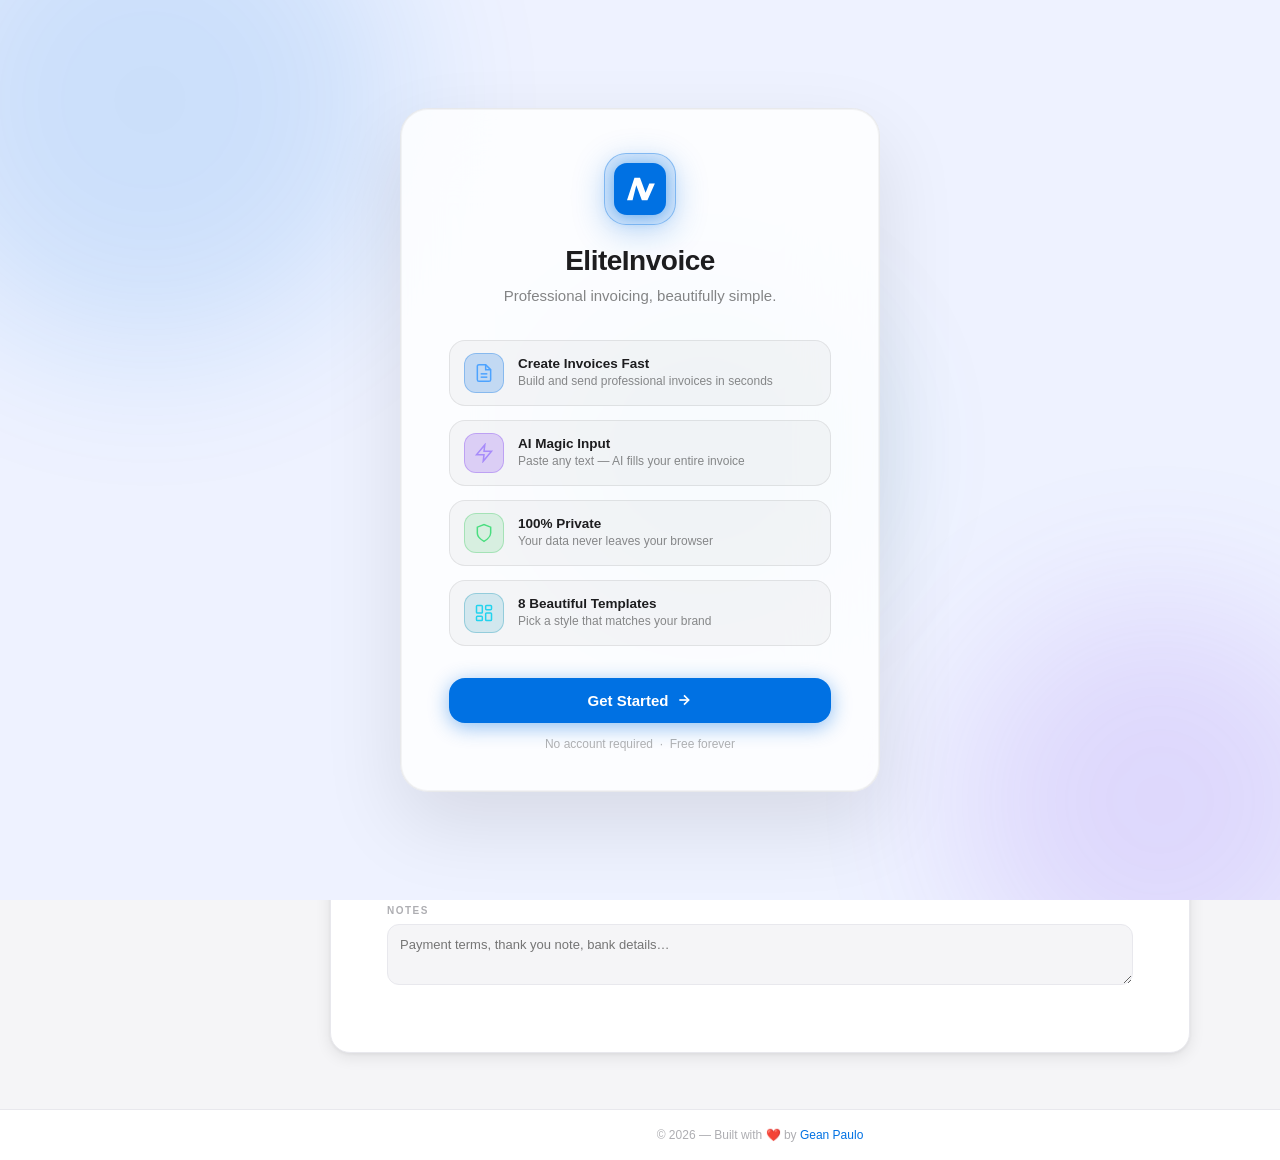
==== index.html @ b2bbbc17 "Update index.html" ====
<!DOCTYPE html>
<html lang="en">

<head>
  <meta charset="UTF-8" />
  <meta name="viewport" content="width=device-width, initial-scale=1.0" />

  <!-- Primary SEO -->
  <title>EliteInvoice — Professional Invoicing, Beautifully Simple</title>
  <meta name="description" content="EliteInvoice is a free, privacy-first invoicing app that runs entirely in your browser. Create, customize, and print professional invoices instantly — no sign-up required." />
  <meta name="keywords" content="invoice generator, free invoicing, online invoice maker, PDF invoice, small business invoicing, freelance invoice" />
  <meta name="author" content="Gean Paulo" />
  <meta name="robots" content="index, follow" />
  <link rel="canonical" href="https://invoice.geanpaulo.com/" />

  <!-- Open Graph -->
  <meta property="og:type" content="website" />
  <meta property="og:url" content="https://invoice.geanpaulo.com/" />
  <meta property="og:title" content="EliteInvoice — Professional Invoicing, Beautifully Simple" />
  <meta property="og:description" content="Create and print professional invoices instantly. Free, private, and runs entirely in your browser — no account needed." />
  <meta property="og:image" content="https://invoice.geanpaulo.com/images/card.png" />

  <!-- Twitter Card -->
  <meta name="twitter:card" content="summary_large_image" />
  <meta name="twitter:url" content="https://invoice.geanpaulo.com/" />
  <meta name="twitter:title" content="EliteInvoice — Professional Invoicing, Beautifully Simple" />
  <meta name="twitter:description" content="Create and print professional invoices instantly. Free, private, and runs entirely in your browser — no account needed." />
  <meta name="twitter:image" content="https://invoice.geanpaulo.com/images/card.png" />

  <!-- Favicon -->
  <link rel="icon" type="image/svg+xml" href="[data-uri]" />
  <link rel="shortcut icon" href="[data-uri]" />
  <meta name="theme-color" content="#0071e3" />

  <link rel="stylesheet" href="style.css" />
  <!-- No third-party AI SDK required — calls go via your Cloudflare Worker -->
</head>

<body>

  <!-- ═══════════════════════ SPLASH SCREEN ═══════════════════════ -->
  <div id="splashScreen" class="splash-screen" style="display:none">
    <div class="splash-bg">
      <div class="splash-orb splash-orb-1"></div>
      <div class="splash-orb splash-orb-2"></div>
      <div class="splash-orb splash-orb-3"></div>
    </div>
    <div class="splash-card">
      <div class="splash-logo-wrap">
        <svg width="52" height="52" viewBox="0 0 28 28" fill="none">
          <rect width="28" height="28" rx="7" fill="#0071e3" />
          <path d="M7 20L11 8H14L17 16L19 11H22L18 20H15L12 12L10 20H7Z" fill="white" />
        </svg>
      </div>
      <h1 class="splash-title">EliteInvoice</h1>
      <p class="splash-tagline">Professional invoicing, beautifully simple.</p>

      <div class="splash-features">
        <div class="splash-feature">
          <div class="splash-feature-icon">
            <svg viewBox="0 0 24 24" fill="none" stroke="currentColor" stroke-width="1.8" width="20" height="20">
              <path d="M14 2H6a2 2 0 0 0-2 2v16a2 2 0 0 0 2 2h12a2 2 0 0 0 2-2V8z" />
              <polyline points="14 2 14 8 20 8" />
              <line x1="8" y1="13" x2="16" y2="13" />
              <line x1="8" y1="17" x2="16" y2="17" />
            </svg>
          </div>
          <div>
            <div class="splash-feature-title">Create Invoices Fast</div>
            <div class="splash-feature-desc">Build and send professional invoices in seconds</div>
          </div>
        </div>
        <div class="splash-feature">
          <div class="splash-feature-icon ai">
            <svg viewBox="0 0 24 24" fill="none" stroke="currentColor" stroke-width="1.8" width="20" height="20">
              <polygon points="13 2 3 14 12 14 11 22 21 10 12 10 13 2" />
            </svg>
          </div>
          <div>
            <div class="splash-feature-title">AI Magic Input</div>
            <div class="splash-feature-desc">Paste any text — AI fills your entire invoice</div>
          </div>
        </div>
        <div class="splash-feature">
          <div class="splash-feature-icon privacy">
            <svg viewBox="0 0 24 24" fill="none" stroke="currentColor" stroke-width="1.8" width="20" height="20">
              <path d="M12 22s8-4 8-10V5l-8-3-8 3v7c0 6 8 10 8 10z" />
            </svg>
          </div>
          <div>
            <div class="splash-feature-title">100% Private</div>
            <div class="splash-feature-desc">Your data never leaves your browser</div>
          </div>
        </div>
        <div class="splash-feature">
          <div class="splash-feature-icon templates">
            <svg viewBox="0 0 24 24" fill="none" stroke="currentColor" stroke-width="1.8" width="20" height="20">
              <rect x="3" y="3" width="7" height="9" rx="1" />
              <rect x="14" y="3" width="7" height="5" rx="1" />
              <rect x="14" y="12" width="7" height="9" rx="1" />
              <rect x="3" y="16" width="7" height="5" rx="1" />
            </svg>
          </div>
          <div>
            <div class="splash-feature-title">8 Beautiful Templates</div>
            <div class="splash-feature-desc">Pick a style that matches your brand</div>
          </div>
        </div>
      </div>

      <button class="splash-cta" id="splashCta" onclick="EliteSplash.dismiss()">
        <span>Get Started</span>
        <svg viewBox="0 0 24 24" fill="none" stroke="currentColor" stroke-width="2.5" width="16" height="16">
          <line x1="5" y1="12" x2="19" y2="12" />
          <polyline points="12 5 19 12 12 19" />
        </svg>
      </button>
      <p class="splash-note">No account required &nbsp;·&nbsp; Free forever</p>
    </div>
  </div>


  <div class="sidebar-overlay" id="sidebarOverlay" onclick="App.closeSidebar()"></div>


  <!-- Mobile top blur strip -->
  <div class="mobile-top-blur" id="mobileTopBlur"></div>

  <!-- Mobile floating brand -->
  <div class="mobile-brand-pill" id="mobileBrandPill">
    <svg width="20" height="20" viewBox="0 0 28 28" fill="none">
      <rect width="28" height="28" rx="7" fill="#0071e3"/>
      <path d="M7 20L11 8H14L17 16L19 11H22L18 20H15L12 12L10 20H7Z" fill="white"/>
    </svg>
    <span>EliteInvoice</span>
  </div>

  <button class="hamburger" id="hamburgerBtn" onclick="App.toggleSidebar()" aria-label="Open menu">
    <span></span><span></span><span></span>
  </button>

  <!-- ═══════════════════════ SIDEBAR ═══════════════════════ -->
  <aside class="sidebar" id="sidebar">
    <div class="sidebar-brand" onclick="App.navigate('invoice')" style="cursor:pointer">
      <svg width="28" height="28" viewBox="0 0 28 28" fill="none">
        <rect width="28" height="28" rx="7" fill="#0071e3" />
        <path d="M7 20L11 8H14L17 16L19 11H22L18 20H15L12 12L10 20H7Z" fill="white" />
      </svg>
      <div class="sidebar-brand-text">
        <span>EliteInvoice</span>
        <span class="sidebar-tagline">Professional invoicing, beautifully simple.</span>
      </div>
    </div>
    <nav class="sidebar-nav">
      <button class="nav-item active" data-view="invoice" onclick="App.navigate('invoice')">
        <svg viewBox="0 0 24 24" fill="none" stroke="currentColor" stroke-width="1.8">
          <path d="M14 2H6a2 2 0 0 0-2 2v16a2 2 0 0 0 2 2h12a2 2 0 0 0 2-2V8z" />
          <polyline points="14 2 14 8 20 8" />
          <line x1="8" y1="13" x2="16" y2="13" />
          <line x1="8" y1="17" x2="16" y2="17" />
        </svg>
        New Invoice
      </button>
      <button class="nav-item" data-view="history" onclick="App.navigate('history')">
        <svg viewBox="0 0 24 24" fill="none" stroke="currentColor" stroke-width="1.8">
          <polyline points="12 8 12 12 14 14" />
          <path d="M3.05 11a9 9 0 1 1 .5 4m-.5 5v-5h5" />
        </svg>
        Saved Invoices
      </button>
      <button class="nav-item" data-view="templates" onclick="App.navigate('templates')">
        <svg viewBox="0 0 24 24" fill="none" stroke="currentColor" stroke-width="1.8">
          <rect x="3" y="3" width="7" height="9" rx="1" />
          <rect x="14" y="3" width="7" height="5" rx="1" />
          <rect x="14" y="12" width="7" height="9" rx="1" />
          <rect x="3" y="16" width="7" height="5" rx="1" />
        </svg>
        Templates
      </button>
      <button class="nav-item" data-view="settings" onclick="App.navigate('settings')">
        <svg viewBox="0 0 24 24" fill="none" stroke="currentColor" stroke-width="1.8">
          <circle cx="12" cy="12" r="3" />
          <path
            d="M19.4 15a1.65 1.65 0 0 0 .33 1.82l.06.06a2 2 0 0 1-2.83 2.83l-.06-.06a1.65 1.65 0 0 0-1.82-.33 1.65 1.65 0 0 0-1 1.51V21a2 2 0 0 1-4 0v-.09A1.65 1.65 0 0 0 9 19.4a1.65 1.65 0 0 0-1.82.33l-.06.06a2 2 0 0 1-2.83-2.83l.06-.06A1.65 1.65 0 0 0 4.68 15a1.65 1.65 0 0 0-1.51-1H3a2 2 0 0 1 0-4h.09A1.65 1.65 0 0 0 4.6 9a1.65 1.65 0 0 0-.33-1.82l-.06-.06a2 2 0 0 1 2.83-2.83l.06.06A1.65 1.65 0 0 0 9 4.68a1.65 1.65 0 0 0 1-1.51V3a2 2 0 0 1 4 0v.09a1.65 1.65 0 0 0 1 1.51 1.65 1.65 0 0 0 1.82-.33l.06-.06a2 2 0 0 1 2.83 2.83l-.06.06A1.65 1.65 0 0 0 19.4 9a1.65 1.65 0 0 0 1.51 1H21a2 2 0 0 1 0 4h-.09a1.65 1.65 0 0 0-1.51 1z" />
        </svg>
        Settings
      </button>
      <button class="nav-item" data-view="help" onclick="App.navigate('help')">
        <svg viewBox="0 0 24 24" fill="none" stroke="currentColor" stroke-width="1.8">
          <circle cx="12" cy="12" r="10" />
          <path d="M9.09 9a3 3 0 0 1 5.83 1c0 2-3 3-3 3" />
          <line x1="12" y1="17" x2="12.01" y2="17" stroke-linecap="round" stroke-width="2.5" />
        </svg>
        Help
      </button>
    </nav>
    <div class="sidebar-datetime" id="sidebarDatetime"></div>
    <div class="sidebar-footer">
      <div class="status-dot" id="statusDot"></div>
      <span id="statusText">Initialising…</span>
      <button class="sidebar-shortcuts-btn no-print" onclick="App.openShortcuts()" title="Keyboard shortcuts">
        <svg viewBox="0 0 24 24" fill="none" stroke="currentColor" stroke-width="1.8" width="13" height="13">
          <rect x="2" y="4" width="20" height="16" rx="2"/>
          <path d="M6 8h.01M10 8h.01M14 8h.01M18 8h.01M8 12h.01M12 12h.01M16 12h.01M7 16h10"/>
        </svg>
        <span>Shortcuts</span>
      </button>
    </div>
  </aside>

  <div class="page-wrapper">
    <main class="main-content">

      <!-- ─── MOBILE TOP HEADER ROW ─── -->
      <div class="mobile-top-row no-print">
        <div class="mobile-brand-pill-header" id="mobileHeader" onclick="App.navigate('invoice')" style="cursor:pointer">
          <svg width="24" height="24" viewBox="0 0 28 28" fill="none">
            <rect width="28" height="28" rx="7" fill="#0071e3"/>
            <path d="M7 20L11 8H14L17 16L19 11H22L18 20H15L12 12L10 20H7Z" fill="white"/>
          </svg>
          <span>EliteInvoice</span>
        </div>
        <button class="mobile-theme-circle" onclick="App.toggleTheme()" aria-label="Toggle theme">
          <span class="theme-icon-light">
            <svg viewBox="0 0 24 24" fill="none" stroke="currentColor" stroke-width="1.8" width="18" height="18">
              <circle cx="12" cy="12" r="5" />
              <line x1="12" y1="1" x2="12" y2="3" /><line x1="12" y1="21" x2="12" y2="23" />
              <line x1="4.22" y1="4.22" x2="5.64" y2="5.64" /><line x1="18.36" y1="18.36" x2="19.78" y2="19.78" />
              <line x1="1" y1="12" x2="3" y2="12" /><line x1="21" y1="12" x2="23" y2="12" />
              <line x1="4.22" y1="19.78" x2="5.64" y2="18.36" /><line x1="18.36" y1="5.64" x2="19.78" y2="4.22" />
            </svg>
          </span>
          <span class="theme-icon-dark">
            <svg viewBox="0 0 24 24" fill="none" stroke="currentColor" stroke-width="1.8" width="18" height="18">
              <path d="M21 12.79A9 9 0 1 1 11.21 3 7 7 0 0 0 21 12.79z" />
            </svg>
          </span>
        </button>
      </div>

      <!-- ─── VIEW: NEW INVOICE ─── -->
      <section class="view active" id="view-invoice">
        <header class="view-header">
          <div class="view-title-group">
            <div class="view-icon">
              <svg viewBox="0 0 24 24" fill="none" stroke="currentColor" stroke-width="1.8" width="22" height="22">
                <path d="M14 2H6a2 2 0 0 0-2 2v16a2 2 0 0 0 2 2h12a2 2 0 0 0 2-2V8z" />
                <polyline points="14 2 14 8 20 8" />
                <line x1="8" y1="13" x2="16" y2="13" />
                <line x1="8" y1="17" x2="16" y2="17" />
              </svg>
            </div>
            <div>
              <h1>New Invoice</h1>
              <p class="subtitle">Compose or use AI Magic Input to auto-fill.</p>
            </div>
          </div>
          <div class="header-actions">

            <select id="currencySelect" onchange="App.setCurrency(this.value)" title="Invoice Currency">
              <option value="$">🇺🇸 $ USD</option>
              <option value="€">🇪🇺 € EUR</option>
              <option value="£">🇬🇧 £ GBP</option>
              <option value="₱">🇵🇭 ₱ PHP</option>
              <option value="¥">🇯🇵 ¥ JPY</option>
              <option value="A$">🇦🇺 A$ AUD</option>
              <option value="C$">🇨🇦 C$ CAD</option>
              <option value="S$">🇸🇬 S$ SGD</option>
              <option value="HK$">🇭🇰 HK$ HKD</option>
              <option value="NZ$">🇳🇿 NZ$ NZD</option>
              <option value="₩">🇰🇷 ₩ KRW</option>
              <option value="₹">🇮🇳 ₹ INR</option>
              <option value="R$">🇧🇷 R$ BRL</option>
              <option value="Fr">🇨🇭 Fr CHF</option>
              <option value="kr">🇸🇪 kr SEK</option>
              <option value="Mex$">🇲🇽 Mex$ MXN</option>
              <option value="د.إ">🇦🇪 د.إ AED</option>
              <option value="SAR">🇸🇦 SAR</option>
              <option value="zł">🇵🇱 zł PLN</option>
              <option value="Kč">🇨🇿 Kč CZK</option>
            </select>

            <button class="btn-secondary" onclick="App.newInvoice()">
              <svg viewBox="0 0 24 24" fill="none" stroke="currentColor" stroke-width="2" width="14" height="14">
                <line x1="12" y1="5" x2="12" y2="19" />
                <line x1="5" y1="12" x2="19" y2="12" />
              </svg>
              New
            </button>

            <button class="btn-secondary" onclick="App.clearInvoice()">Clear</button>

            <!-- Save Invoice — shown in new-invoice mode -->
            <button class="btn-primary" id="btnSaveInvoice" onclick="App.saveInvoice()">
              Save Invoice
            </button>

            <!-- Update Invoice — shown only in edit mode -->
            <button class="btn-update" id="btnUpdateInvoice" onclick="App.updateInvoice()" style="display:none">
              <svg viewBox="0 0 24 24" fill="none" stroke="currentColor" stroke-width="2" width="14" height="14">
                <path d="M19 21H5a2 2 0 0 1-2-2V5a2 2 0 0 1 2-2h11l5 5v11a2 2 0 0 1-2 2z" />
                <polyline points="17 21 17 13 7 13 7 21" />
                <polyline points="7 3 7 8 15 8" />
              </svg>
              Update Invoice
            </button>

            <!-- Done — shown only in edit mode -->
            <button class="btn-cancel-edit" id="btnCancelEdit" onclick="App.cancelEdit()" style="display:none">
              <svg viewBox="0 0 24 24" fill="none" stroke="currentColor" stroke-width="2.2" width="14" height="14">
                <polyline points="20 6 9 17 4 12"/>
              </svg>
              Done
            </button>

            <button class="btn-ghost" onclick="window.print()">
              <svg viewBox="0 0 24 24" fill="none" stroke="currentColor" stroke-width="1.8" width="16" height="16">
                <polyline points="6 9 6 2 18 2 18 9" />
                <path d="M6 18H4a2 2 0 0 1-2-2v-5a2 2 0 0 1 2-2h16a2 2 0 0 1 2 2v5a2 2 0 0 1-2 2h-2" />
                <rect x="6" y="14" width="12" height="8" />
              </svg>
              Print
            </button>

          </div>
        </header>

        <!-- AI Magic Input -->
        <div class="magic-card">
          <div class="magic-header">
            <div class="magic-badge">
              <svg viewBox="0 0 24 24" fill="none" stroke="currentColor" stroke-width="1.8" width="14" height="14">
                <polygon
                  points="12 2 15.09 8.26 22 9.27 17 14.14 18.18 21.02 12 17.77 5.82 21.02 7 14.14 2 9.27 8.91 8.26 12 2" />
              </svg>
              AI Magic Input
            </div>
            <span class="magic-hint">Powered by Cloudflare Workers AI</span>
          </div>
          <textarea id="magicInput"
            placeholder="Describe your invoice naturally…&#10;e.g. '3 hours of web design at $150 each, 1 domain renewal for $15, hosting plan £99'"
            rows="3"></textarea>
          <div class="magic-footer">
            <div id="magicStatus" class="magic-status"></div>
            <button class="btn-ai" onclick="App.runMagicParse()" id="magicBtn">
              <svg viewBox="0 0 24 24" fill="none" stroke="currentColor" stroke-width="2" width="15" height="15">
                <line x1="22" y1="2" x2="11" y2="13" />
                <polygon points="22 2 15 22 11 13 2 9 22 2" />
              </svg>
              Parse with AI
            </button>
          </div>
        </div>

        <!-- Invoice Document -->
        <div class="invoice-document" id="invoiceDocument">
          <div class="invoice-print-bar" aria-hidden="true"></div>
          <div class="invoice-top">
            <div class="invoice-brand">
              <img id="invoiceLogo" class="invoice-logo" src="" alt="" style="display:none" />
              <div>
                <div class="invoice-biz-name" id="invoiceBizName">Your Business Name</div>
                <div class="invoice-biz-address" id="invoiceBizAddress">123 Main Street, City, Country</div>
                <div class="invoice-biz-contact" id="invoiceBizContact"></div>
              </div>
            </div>
            <div class="invoice-meta">
              <div class="invoice-title-block">
                <span class="invoice-title-label">INVOICE</span>
                <input type="text" class="invoice-number-input" id="invoiceNumber" value="#INV-0001" spellcheck="false"
                  autocomplete="off" />
              </div>
              <div class="invoice-dates">
                <div class="date-row">
                  <span>Date</span>
                  <input type="date" id="invoiceDate" class="date-input" />
                </div>
                <div class="date-row">
                  <span>Due Date</span>
                  <input type="date" id="invoiceDue" class="date-input" />
                </div>
              </div>
            </div>
          </div>

          <div class="invoice-bill-to">
            <div class="bill-label">BILL TO</div>
            <div class="bill-fields">
              <input type="text" id="clientName" class="bill-input" placeholder="Client Name" />
              <input type="text" id="clientEmail" class="bill-input" placeholder="client@email.com" />
              <input type="text" id="clientAddress" class="bill-input bill-input-wide" placeholder="Client Address" />
            </div>
          </div>

          <div class="table-wrap">
            <table class="invoice-table" id="invoiceTable">
              <thead>
                <tr>
                  <th class="col-desc">Description</th>
                  <th class="col-qty">Qty</th>
                  <th class="col-price">Unit Price</th>
                  <th class="col-total">Total</th>
                  <th class="col-del no-print"></th>
                </tr>
              </thead>
              <tbody id="invoiceBody"></tbody>
            </table>
          </div>

          <div class="table-actions no-print">
            <button class="btn-add-row" onclick="App.addRow()">
              <svg viewBox="0 0 24 24" fill="none" stroke="currentColor" stroke-width="2" width="14" height="14">
                <line x1="12" y1="5" x2="12" y2="19" />
                <line x1="5" y1="12" x2="19" y2="12" />
              </svg>
              Add Line Item
            </button>
          </div>

          <div class="totals-block">
            <div class="totals-table">
              <div class="totals-row">
                <span>Subtotal</span>
                <span id="subtotalVal">—</span>
              </div>
              <div class="totals-row">
                <span>Tax (<input type="number" id="taxRateInput" value="10" min="0" max="100" step="0.5"
                    oninput="App.updateTotals()" class="tax-rate-input" />%)</span>
                <span id="taxVal">—</span>
              </div>
              <div class="totals-row totals-grand">
                <span>Total Due</span>
                <span id="totalVal">—</span>
              </div>
            </div>
          </div>

          <div class="invoice-notes">
            <div class="notes-label">Notes</div>
            <textarea id="invoiceNotes" class="notes-input" placeholder="Payment terms, thank you note, bank details…"
              rows="2"></textarea>
          </div>

          <!-- Edit mode banner — visible only inside .is-editing -->
          <div class="edit-mode-banner no-print">
            <svg viewBox="0 0 24 24" fill="none" stroke="currentColor" stroke-width="1.8" width="14" height="14">
              <path d="M11 4H4a2 2 0 0 0-2 2v14a2 2 0 0 0 2 2h14a2 2 0 0 0 2-2v-7" />
              <path d="M18.5 2.5a2.121 2.121 0 0 1 3 3L12 15l-4 1 1-4 9.5-9.5z" />
            </svg>
            Editing existing invoice — changes will overwrite the saved record.
          </div>
        </div>
      </section>

      <!-- ─── VIEW: SAVED INVOICES ─── -->
      <section class="view" id="view-history">
        <header class="view-header">
          <div class="view-title-group">
            <div class="view-icon">
              <svg viewBox="0 0 24 24" fill="none" stroke="currentColor" stroke-width="1.8" width="22" height="22">
                <path d="M14 2H6a2 2 0 0 0-2 2v16a2 2 0 0 0 2 2h12a2 2 0 0 0 2-2V8z" />
                <polyline points="14 2 14 8 20 8" />
                <line x1="8" y1="13" x2="16" y2="13" />
                <line x1="8" y1="17" x2="16" y2="17" />
                <line x1="3" y1="3" x2="6" y2="3" />
              </svg>
            </div>
            <div>
              <h1>Saved Invoices</h1>
              <p class="subtitle">All your past invoices, stored locally in your browser.</p>
            </div>
          </div>
          <div class="history-actions">
            <button class="btn-secondary" onclick="App.exportInvoices()" title="Download all invoices as a backup file">
              <svg viewBox="0 0 24 24" fill="none" stroke="currentColor" stroke-width="1.8" width="15" height="15">
                <path d="M21 15v4a2 2 0 0 1-2 2H5a2 2 0 0 1-2-2v-4" />
                <polyline points="7 10 12 15 17 10" />
                <line x1="12" y1="15" x2="12" y2="3" />
              </svg>
              Export
            </button>
            <label class="btn-secondary" title="Restore invoices from a backup file"
              style="cursor:pointer;display:inline-flex;align-items:center;gap:6px">
              <svg viewBox="0 0 24 24" fill="none" stroke="currentColor" stroke-width="1.8" width="15" height="15">
                <path d="M21 15v4a2 2 0 0 1-2 2H5a2 2 0 0 1-2-2v-4" />
                <polyline points="17 8 12 3 7 8" />
                <line x1="12" y1="3" x2="12" y2="15" />
              </svg>
              Import
              <input type="file" accept=".json" style="display:none" onchange="App.importInvoices(this)">
            </label>
            <button class="btn-secondary" onclick="App.loadHistory()">
              <svg viewBox="0 0 24 24" fill="none" stroke="currentColor" stroke-width="1.8" width="15" height="15">
                <polyline points="23 4 23 10 17 10" />
                <path d="M20.49 15a9 9 0 1 1-2.12-9.36L23 10" />
              </svg>
              Refresh
            </button>
          </div>
        </header>

        <!-- ── REVENUE DASHBOARD ── -->
        <div class="revenue-dashboard" id="revenueDashboard">
          <div class="revenue-dashboard-inner">
            <div class="revenue-main-stat">
              <div class="revenue-label">
                <svg viewBox="0 0 24 24" fill="none" stroke="currentColor" stroke-width="1.8" width="14" height="14">
                  <line x1="12" y1="1" x2="12" y2="23" />
                  <path d="M17 5H9.5a3.5 3.5 0 1 0 0 7h5a3.5 3.5 0 1 1 0 7H6" />
                </svg>
                Total Revenue
              </div>
              <div class="revenue-amount" id="revenueTotalAmount">—</div>
              <div class="revenue-base-label" id="revenueBaseCcyLabel">Converted to USD · live rates</div>
              <div class="revenue-multicurrency" id="revenueMultiCurrency"></div>
            </div>
            <div class="revenue-stats-row">
              <div class="revenue-stat-pill">
                <span class="revenue-stat-label">Invoices</span>
                <span class="revenue-stat-value" id="revenueInvoiceCount">0</span>
              </div>
              <div class="revenue-stat-pill">
                <span class="revenue-stat-label">Avg. Value</span>
                <span class="revenue-stat-value" id="revenueAvgValue">—</span>
              </div>
              <div class="revenue-stat-pill overdue-pill">
                <span class="revenue-stat-label">Overdue</span>
                <span class="revenue-stat-value" id="revenueOverdueCount">0</span>
              </div>
            </div>
          </div>
        </div>


        <!-- ── SEARCH & FILTER ── -->
        <div class="history-search-bar" id="historySearchBar">
          <div class="history-search-input-wrap">
            <svg viewBox="0 0 24 24" fill="none" stroke="currentColor" stroke-width="2" width="15" height="15" class="history-search-icon">
              <circle cx="11" cy="11" r="8"/><line x1="21" y1="21" x2="16.65" y2="16.65"/>
            </svg>
            <input type="text" id="historySearchInput" class="history-search-input" placeholder="Search by client or invoice number…" oninput="App.filterHistory()">
            <button class="history-search-clear" id="historySearchClear" onclick="App.clearHistorySearch()" style="display:none" title="Clear">
              <svg viewBox="0 0 24 24" fill="none" stroke="currentColor" stroke-width="2.5" width="13" height="13"><line x1="18" y1="6" x2="6" y2="18"/><line x1="6" y1="6" x2="18" y2="18"/></svg>
            </button>
          </div>
          <div class="history-filter-pills">
            <button class="history-pill active" data-filter="all"    onclick="App.setHistoryFilter('all')">All</button>
            <button class="history-pill"         data-filter="overdue" onclick="App.setHistoryFilter('overdue')">Overdue</button>
            <button class="history-pill"         data-filter="recent"  onclick="App.setHistoryFilter('recent')">Recent 30d</button>
          </div>
        </div>

        <div id="historyList" class="history-list">
          <div class="empty-state">
            <svg viewBox="0 0 24 24" fill="none" stroke="currentColor" stroke-width="1.5" width="40" height="40">
              <path d="M14 2H6a2 2 0 0 0-2 2v16a2 2 0 0 0 2 2h12a2 2 0 0 0 2-2V8z" />
              <polyline points="14 2 14 8 20 8" />
            </svg>
            <p>No saved invoices yet.</p>
          </div>
        </div>
      </section>

      <!-- ─── VIEW: SETTINGS ─── -->
      <section class="view" id="view-settings">
        <header class="view-header">
          <div class="view-title-group">
            <div class="view-icon">
              <svg viewBox="0 0 24 24" fill="none" stroke="currentColor" stroke-width="1.8" width="22" height="22">
                <circle cx="12" cy="12" r="3" />
                <path
                  d="M19.4 15a1.65 1.65 0 0 0 .33 1.82l.06.06a2 2 0 0 1-2.83 2.83l-.06-.06a1.65 1.65 0 0 0-1.82-.33 1.65 1.65 0 0 0-1 1.51V21a2 2 0 0 1-4 0v-.09A1.65 1.65 0 0 0 9 19.4a1.65 1.65 0 0 0-1.82.33l-.06.06a2 2 0 0 1-2.83-2.83l.06-.06A1.65 1.65 0 0 0 4.68 15a1.65 1.65 0 0 0-1.51-1H3a2 2 0 0 1 0-4h.09A1.65 1.65 0 0 0 4.6 9a1.65 1.65 0 0 0-.33-1.82l-.06-.06a2 2 0 0 1 2.83-2.83l.06.06A1.65 1.65 0 0 0 9 4.68a1.65 1.65 0 0 0 1-1.51V3a2 2 0 0 1 4 0v.09a1.65 1.65 0 0 0 1 1.51 1.65 1.65 0 0 0 1.82-.33l.06-.06a2 2 0 0 1 2.83 2.83l-.06.06A1.65 1.65 0 0 0 19.4 9a1.65 1.65 0 0 0 1.51 1H21a2 2 0 0 1 0 4h-.09a1.65 1.65 0 0 0-1.51 1z" />
              </svg>
            </div>
            <div>
              <h1>Settings</h1>
              <p class="subtitle">Customize your business profile and branding.</p>
            </div>
          </div>
          <button class="btn-secondary" onclick="App.toggleTheme()" id="themeToggleBtn">
            <span class="theme-icon-light">
              <svg viewBox="0 0 24 24" fill="none" stroke="currentColor" stroke-width="1.8" width="15" height="15">
                <circle cx="12" cy="12" r="5" />
                <line x1="12" y1="1" x2="12" y2="3" />
                <line x1="12" y1="21" x2="12" y2="23" />
                <line x1="4.22" y1="4.22" x2="5.64" y2="5.64" />
                <line x1="18.36" y1="18.36" x2="19.78" y2="19.78" />
                <line x1="1" y1="12" x2="3" y2="12" />
                <line x1="21" y1="12" x2="23" y2="12" />
                <line x1="4.22" y1="19.78" x2="5.64" y2="18.36" />
                <line x1="18.36" y1="5.64" x2="19.78" y2="4.22" />
              </svg>
              Light Mode
            </span>
            <span class="theme-icon-dark">
              <svg viewBox="0 0 24 24" fill="none" stroke="currentColor" stroke-width="1.8" width="15" height="15">
                <path d="M21 12.79A9 9 0 1 1 11.21 3 7 7 0 0 0 21 12.79z" />
              </svg>
              Dark Mode
            </span>
          </button>
        </header>

        <div class="settings-card">
          <h2 class="settings-section-title">Business Profile</h2>

          <div class="field-group">
            <label class="field-label">Business Name</label>
            <input type="text" id="settingBizName" class="field-input" placeholder="Acme Design Studio" />
          </div>
          <div class="field-group">
            <label class="field-label">Business Address</label>
            <textarea id="settingBizAddress" class="field-input field-textarea"
              placeholder="123 Main St, Makati City, Philippines" rows="2"></textarea>
          </div>

          <div class="settings-divider"><span>Optional Contact Info</span></div>

          <div class="field-row-two">
            <div class="field-group">
              <label class="field-label">Phone <span class="field-optional">optional</span></label>
              <input type="tel" id="settingPhone" class="field-input" placeholder="+63 912 345 6789" />
            </div>
            <div class="field-group">
              <label class="field-label">Email <span class="field-optional">optional</span></label>
              <input type="email" id="settingEmail" class="field-input" placeholder="hello@yourbusiness.com" />
            </div>
          </div>

          <div class="settings-divider"><span>Social Links</span></div>

          <div class="field-row-two">
            <div class="field-group">
              <label class="field-label">
                <svg viewBox="0 0 24 24" fill="currentColor" width="12" height="12"
                  style="vertical-align:-1px;margin-right:3px">
                  <path
                    d="M20.447 20.452h-3.554v-5.569c0-1.328-.027-3.037-1.852-3.037-1.853 0-2.136 1.445-2.136 2.939v5.667H9.351V9h3.414v1.561h.046c.477-.9 1.637-1.85 3.37-1.85 3.601 0 4.267 2.37 4.267 5.455v6.286zM5.337 7.433a2.062 2.062 0 0 1-2.063-2.065 2.064 2.064 0 1 1 2.063 2.065zm1.782 13.019H3.555V9h3.564v11.452zM22.225 0H1.771C.792 0 0 .774 0 1.729v20.542C0 23.227.792 24 1.771 24h20.451C23.2 24 24 23.227 24 22.271V1.729C24 .774 23.2 0 22.222 0h.003z" />
                </svg>
                LinkedIn <span class="field-optional">optional</span>
              </label>
              <input type="url" id="settingLinkedin" class="field-input"
                placeholder="https://linkedin.com/in/yourname" />
            </div>
            <div class="field-group">
              <label class="field-label">
                <svg viewBox="0 0 24 24" fill="currentColor" width="12" height="12"
                  style="vertical-align:-1px;margin-right:3px">
                  <path
                    d="M12 2.163c3.204 0 3.584.012 4.85.07 3.252.148 4.771 1.691 4.919 4.919.058 1.265.069 1.645.069 4.849 0 3.205-.012 3.584-.069 4.849-.149 3.225-1.664 4.771-4.919 4.919-1.266.058-1.644.07-4.85.07-3.204 0-3.584-.012-4.849-.07-3.26-.149-4.771-1.699-4.919-4.92-.058-1.265-.07-1.644-.07-4.849 0-3.204.013-3.583.07-4.849.149-3.227 1.664-4.771 4.919-4.919 1.266-.057 1.645-.069 4.849-.069zM12 0C8.741 0 8.333.014 7.053.072 2.695.272.273 2.69.073 7.052.014 8.333 0 8.741 0 12c0 3.259.014 3.668.072 4.948.2 4.358 2.618 6.78 6.98 6.98C8.333 23.986 8.741 24 12 24c3.259 0 3.668-.014 4.948-.072 4.354-.2 6.782-2.618 6.979-6.98.059-1.28.073-1.689.073-4.948 0-3.259-.014-3.667-.072-4.947-.196-4.354-2.617-6.78-6.979-6.98C15.668.014 15.259 0 12 0zm0 5.838a6.162 6.162 0 1 0 0 12.324 6.162 6.162 0 0 0 0-12.324zM12 16a4 4 0 1 1 0-8 4 4 0 0 1 0 8zm6.406-11.845a1.44 1.44 0 1 0 0 2.881 1.44 1.44 0 0 0 0-2.881z" />
                </svg>
                Instagram <span class="field-optional">optional</span>
              </label>
              <input type="url" id="settingInstagram" class="field-input"
                placeholder="https://instagram.com/yourhandle" />
            </div>
          </div>

          <div class="field-row-two">
            <div class="field-group">
              <label class="field-label">
                <svg viewBox="0 0 24 24" fill="currentColor" width="12" height="12"
                  style="vertical-align:-1px;margin-right:3px">
                  <path
                    d="M18.244 2.25h3.308l-7.227 8.26 8.502 11.24H16.17l-4.714-6.231-5.401 6.231H2.744l7.73-8.835L1.254 2.25H8.08l4.261 5.636 5.902-5.636zm-1.161 17.52h1.833L7.084 4.126H5.117z" />
                </svg>
                X / Twitter <span class="field-optional">optional</span>
              </label>
              <input type="url" id="settingTwitter" class="field-input" placeholder="https://x.com/yourhandle" />
            </div>
            <div class="field-group">
              <label class="field-label">
                <svg viewBox="0 0 24 24" fill="currentColor" width="12" height="12"
                  style="vertical-align:-1px;margin-right:3px">
                  <path
                    d="M12 0C5.374 0 0 5.373 0 12c0 5.302 3.438 9.8 8.207 11.387.599.111.793-.261.793-.577v-2.234c-3.338.726-4.033-1.416-4.033-1.416-.546-1.387-1.333-1.756-1.333-1.756-1.089-.745.083-.729.083-.729 1.205.084 1.839 1.237 1.839 1.237 1.07 1.834 2.807 1.304 3.492.997.107-.775.418-1.305.762-1.604-2.665-.305-5.467-1.334-5.467-5.931 0-1.311.469-2.381 1.236-3.221-.124-.303-.535-1.524.117-3.176 0 0 1.008-.322 3.301 1.23A11.509 11.509 0 0 1 12 5.803c1.02.005 2.047.138 3.006.404 2.291-1.552 3.297-1.23 3.297-1.23.653 1.653.242 2.874.118 3.176.77.84 1.235 1.911 1.235 3.221 0 4.609-2.807 5.624-5.479 5.921.43.372.823 1.102.823 2.222v3.293c0 .319.192.694.801.576C20.566 21.797 24 17.3 24 12c0-6.627-5.373-12-12-12z" />
                </svg>
                GitHub <span class="field-optional">optional</span>
              </label>
              <input type="url" id="settingGithub" class="field-input" placeholder="https://github.com/yourhandle" />
            </div>
          </div>

          <!-- ── BASE CURRENCY ── -->
          <div class="settings-divider"><span>Revenue Dashboard</span></div>

          <div class="field-group">
            <label class="field-label">
              Base Currency
              <span class="field-optional">used for Total Revenue conversion</span>
            </label>
            <div class="base-ccy-row">
              <select id="baseCurrencySelect" class="field-input base-ccy-select">
                <option value="USD">🇺🇸 USD — US Dollar</option>
                <option value="EUR">🇪🇺 EUR — Euro</option>
                <option value="GBP">🇬🇧 GBP — British Pound</option>
                <option value="PHP">🇵🇭 PHP — Philippine Peso</option>
                <option value="JPY">🇯🇵 JPY — Japanese Yen</option>
                <option value="AUD">🇦🇺 AUD — Australian Dollar</option>
                <option value="CAD">🇨🇦 CAD — Canadian Dollar</option>
                <option value="SGD">🇸🇬 SGD — Singapore Dollar</option>
                <option value="HKD">🇭🇰 HKD — Hong Kong Dollar</option>
                <option value="NZD">🇳🇿 NZD — New Zealand Dollar</option>
                <option value="KRW">🇰🇷 KRW — South Korean Won</option>
                <option value="INR">🇮🇳 INR — Indian Rupee</option>
                <option value="BRL">🇧🇷 BRL — Brazilian Real</option>
                <option value="CHF">🇨🇭 CHF — Swiss Franc</option>
                <option value="SEK">🇸🇪 SEK — Swedish Krona</option>
                <option value="MXN">🇲🇽 MXN — Mexican Peso</option>
                <option value="AED">🇦🇪 AED — UAE Dirham</option>
                <option value="SAR">🇸🇦 SAR — Saudi Riyal</option>
                <option value="PLN">🇵🇱 PLN — Polish Zloty</option>
                <option value="CZK">🇨🇿 CZK — Czech Koruna</option>
              </select>
              <button class="btn-primary base-ccy-save-btn"
                onclick="App.saveBaseCurrency(document.getElementById('baseCurrencySelect').value)">
                Apply
              </button>
            </div>
            <p class="base-ccy-hint">
              Live rates via
              <a href="https://www.frankfurter.app" target="_blank" rel="noopener">Frankfurter</a>
              with
              <a href="https://open.er-api.com" target="_blank" rel="noopener">open.er-api.com</a>
              as fallback — refreshed each time you open Saved Invoices.
            </p>
          </div>

          <div class="settings-divider"><span>Branding</span></div>

          <div class="field-group">
            <label class="field-label">Logo Upload</label>
            <div class="logo-upload-area" id="logoUploadArea"
              onclick="document.getElementById('logoFileInput').click()">
              <img id="settingsLogoPreview" src="" alt="" style="display:none;max-height:72px;border-radius:8px;" />
              <div id="logoPlaceholder">
                <svg viewBox="0 0 24 24" fill="none" stroke="currentColor" stroke-width="1.5" width="28" height="28">
                  <rect x="3" y="3" width="18" height="18" rx="3" />
                  <circle cx="8.5" cy="8.5" r="1.5" />
                  <polyline points="21 15 16 10 5 21" />
                </svg>
                <span>Click to upload logo</span>
                <small>PNG, JPG, SVG — max 2MB</small>
              </div>
            </div>
            <input type="file" id="logoFileInput" accept="image/*" style="display:none"
              onchange="App.uploadLogo(this)" />
            <div id="logoUploadStatus" class="upload-status"></div>
          </div>

          <button class="btn-primary settings-save-btn" onclick="App.saveSettings()">
            Save Settings
          </button>
          <div id="settingsSaveStatus" class="save-status"></div>
        </div>
      </section>


      <!-- ═══════════════════════ HELP VIEW ═══════════════════════ -->

      <!-- ═══════════════════════ TEMPLATES VIEW ═══════════════════════ -->
      <section class="view" id="view-templates">
        <header class="view-header">
          <div class="view-title-group">
            <div class="view-icon">
              <svg viewBox="0 0 24 24" fill="none" stroke="currentColor" stroke-width="1.8" width="22" height="22">
                <rect x="3" y="3" width="7" height="9" rx="1" />
                <rect x="14" y="3" width="7" height="5" rx="1" />
                <rect x="14" y="12" width="7" height="9" rx="1" />
                <rect x="3" y="16" width="7" height="5" rx="1" />
              </svg>
            </div>
            <div>
              <h1>Invoice Templates</h1>
              <p class="subtitle">Choose a design for your invoice. Applied instantly to print.</p>
            </div>
          </div>
        </header>

        <div class="templates-grid">

          <!-- Classic -->
          <div class="template-card" data-tpl="classic" onclick="App.selectTemplate('classic')">
            <div class="template-preview tpl-classic">
              <div class="tpl-prev-bar"></div>
              <div class="tpl-prev-header">
                <div class="tpl-prev-biz">
                  <div class="tpl-prev-logo"></div>
                  <div>
                    <div class="tpl-prev-bizname"></div>
                    <div class="tpl-prev-line sm"></div>
                  </div>
                </div>
                <div class="tpl-prev-meta">
                  <div class="tpl-prev-invnum"></div>
                  <div class="tpl-prev-line sm"></div>
                  <div class="tpl-prev-line sm"></div>
                </div>
              </div>
              <div class="tpl-prev-billtobg">
                <div class="tpl-prev-line"></div>
                <div class="tpl-prev-line sm"></div>
              </div>
              <div class="tpl-prev-tablehead"></div>
              <div class="tpl-prev-row"></div>
              <div class="tpl-prev-row"></div>
              <div class="tpl-prev-row"></div>
              <div class="tpl-prev-total"></div>
              <div class="tpl-prev-footer-bar"></div>
            </div>
            <div class="template-info">
              <div class="template-name">Classic</div>
              <div class="template-desc">Clean and professional. Blue accents, gradient header bar.</div>
            </div>
            <div class="template-check">
              <svg viewBox="0 0 24 24" fill="none" stroke="currentColor" stroke-width="2.5" width="14" height="14">
                <polyline points="20 6 9 17 4 12" />
              </svg>
            </div>
          </div>

          <!-- Minimal -->
          <div class="template-card" data-tpl="minimal" onclick="App.selectTemplate('minimal')">
            <div class="template-preview tpl-minimal">
              <div class="tpl-prev-header">
                <div class="tpl-prev-biz">
                  <div>
                    <div class="tpl-prev-bizname dark"></div>
                    <div class="tpl-prev-line sm"></div>
                  </div>
                </div>
                <div class="tpl-prev-meta">
                  <div class="tpl-prev-invnum dark"></div>
                  <div class="tpl-prev-line sm"></div>
                </div>
              </div>
              <div class="tpl-prev-divider"></div>
              <div class="tpl-prev-billtobg minimal">
                <div class="tpl-prev-line"></div>
                <div class="tpl-prev-line sm"></div>
              </div>
              <div class="tpl-prev-tablehead minimal"></div>
              <div class="tpl-prev-row"></div>
              <div class="tpl-prev-row"></div>
              <div class="tpl-prev-row"></div>
              <div class="tpl-prev-total minimal"></div>
            </div>
            <div class="template-info">
              <div class="template-name">Minimal</div>
              <div class="template-desc">No colour, no noise. Pure typography and whitespace.</div>
            </div>
            <div class="template-check">
              <svg viewBox="0 0 24 24" fill="none" stroke="currentColor" stroke-width="2.5" width="14" height="14">
                <polyline points="20 6 9 17 4 12" />
              </svg>
            </div>
          </div>

          <!-- Bold -->
          <div class="template-card" data-tpl="bold" onclick="App.selectTemplate('bold')">
            <div class="template-preview tpl-bold">
              <div class="tpl-prev-header-band">
                <div class="tpl-prev-biz light">
                  <div class="tpl-prev-logo light"></div>
                  <div>
                    <div class="tpl-prev-bizname light"></div>
                    <div class="tpl-prev-line sm light"></div>
                  </div>
                </div>
                <div class="tpl-prev-invnum-bold">INV</div>
              </div>
              <div class="tpl-prev-billtobg bold">
                <div class="tpl-prev-line"></div>
                <div class="tpl-prev-line sm"></div>
              </div>
              <div class="tpl-prev-tablehead bold"></div>
              <div class="tpl-prev-row"></div>
              <div class="tpl-prev-row"></div>
              <div class="tpl-prev-row"></div>
              <div class="tpl-prev-total bold"></div>
              <div class="tpl-prev-footer-bar bold"></div>
            </div>
            <div class="template-info">
              <div class="template-name">Bold</div>
              <div class="template-desc">Dark header band, high contrast. Makes an impression.</div>
            </div>
            <div class="template-check">
              <svg viewBox="0 0 24 24" fill="none" stroke="currentColor" stroke-width="2.5" width="14" height="14">
                <polyline points="20 6 9 17 4 12" />
              </svg>
            </div>
          </div>

          <!-- Slate -->
          <div class="template-card" data-tpl="slate" onclick="App.selectTemplate('slate')">
            <div class="template-preview tpl-slate">
              <div class="tpl-prev-slate-top">
                <div class="tpl-prev-bizname slate"></div>
                <div class="tpl-prev-line sm slate"></div>
                <div class="tpl-prev-line sm slate" style="width:55%"></div>
              </div>
              <div class="tpl-prev-slate-meta">
                <div class="tpl-prev-invnum slate"></div>
                <div class="tpl-prev-line sm"></div>
                <div class="tpl-prev-line sm"></div>
              </div>
              <div class="tpl-prev-billtobg slate">
                <div class="tpl-prev-line"></div>
                <div class="tpl-prev-line sm"></div>
              </div>
              <div class="tpl-prev-tablehead slate"></div>
              <div class="tpl-prev-row"></div>
              <div class="tpl-prev-row"></div>
              <div class="tpl-prev-total slate"></div>
              <div class="tpl-prev-footer-bar slate"></div>
            </div>
            <div class="template-info">
              <div class="template-name">Slate</div>
              <div class="template-desc">Earthy tones with a left-aligned biz block. Warm and modern.</div>
            </div>
            <div class="template-check">
              <svg viewBox="0 0 24 24" fill="none" stroke="currentColor" stroke-width="2.5" width="14" height="14">
                <polyline points="20 6 9 17 4 12" />
              </svg>
            </div>
          </div>

          <!-- Ocean -->
          <div class="template-card" data-tpl="ocean" onclick="App.selectTemplate('ocean')">
            <div class="template-preview tpl-ocean">
              <div class="tpl-prev-bar ocean"></div>
              <div class="tpl-prev-header">
                <div class="tpl-prev-biz">
                  <div class="tpl-prev-logo ocean"></div>
                  <div>
                    <div class="tpl-prev-bizname ocean"></div>
                    <div class="tpl-prev-line sm"></div>
                  </div>
                </div>
                <div class="tpl-prev-meta">
                  <div class="tpl-prev-invnum ocean"></div>
                  <div class="tpl-prev-line sm"></div>
                  <div class="tpl-prev-line sm"></div>
                </div>
              </div>
              <div class="tpl-prev-billtobg ocean"></div>
              <div class="tpl-prev-tablehead ocean"></div>
              <div class="tpl-prev-row"></div>
              <div class="tpl-prev-row"></div>
              <div class="tpl-prev-row"></div>
              <div class="tpl-prev-total ocean"></div>
              <div class="tpl-prev-footer-bar ocean"></div>
            </div>
            <div class="template-info">
              <div class="template-name">Ocean</div>
              <div class="template-desc">Cool teal tones with a gradient bar. Fresh and modern.</div>
            </div>
            <div class="template-check">
              <svg viewBox="0 0 24 24" fill="none" stroke="currentColor" stroke-width="2.5" width="14" height="14">
                <polyline points="20 6 9 17 4 12" />
              </svg>
            </div>
          </div>

          <!-- Rose -->
          <div class="template-card" data-tpl="rose" onclick="App.selectTemplate('rose')">
            <div class="template-preview tpl-rose">
              <div class="tpl-prev-header-band rose">
                <div class="tpl-prev-biz light">
                  <div class="tpl-prev-logo light"></div>
                  <div>
                    <div class="tpl-prev-bizname light"></div>
                    <div class="tpl-prev-line sm light"></div>
                  </div>
                </div>
                <div class="tpl-prev-invnum-bold rose">INV</div>
              </div>
              <div class="tpl-prev-billtobg rose"></div>
              <div class="tpl-prev-tablehead rose"></div>
              <div class="tpl-prev-row"></div>
              <div class="tpl-prev-row"></div>
              <div class="tpl-prev-row"></div>
              <div class="tpl-prev-total rose"></div>
              <div class="tpl-prev-footer-bar rose"></div>
            </div>
            <div class="template-info">
              <div class="template-name">Rose</div>
              <div class="template-desc">Warm rose header with burgundy accents. Elegant and bold.</div>
            </div>
            <div class="template-check">
              <svg viewBox="0 0 24 24" fill="none" stroke="currentColor" stroke-width="2.5" width="14" height="14">
                <polyline points="20 6 9 17 4 12" />
              </svg>
            </div>
          </div>

          <!-- Midnight -->
          <div class="template-card" data-tpl="midnight" onclick="App.selectTemplate('midnight')">
            <div class="template-preview tpl-midnight">
              <div class="tpl-prev-header-band midnight">
                <div class="tpl-prev-biz light">
                  <div class="tpl-prev-logo midnight-logo"></div>
                  <div>
                    <div class="tpl-prev-bizname light"></div>
                    <div class="tpl-prev-line sm light"></div>
                  </div>
                </div>
                <div class="tpl-prev-invnum-bold midnight">INV</div>
              </div>
              <div class="tpl-prev-billtobg midnight"></div>
              <div class="tpl-prev-tablehead midnight"></div>
              <div class="tpl-prev-row"></div>
              <div class="tpl-prev-row"></div>
              <div class="tpl-prev-row"></div>
              <div class="tpl-prev-total midnight"></div>
              <div class="tpl-prev-footer-bar midnight"></div>
            </div>
            <div class="template-info">
              <div class="template-name">Midnight</div>
              <div class="template-desc">Deep navy header with gold accents. Prestigious and refined.</div>
            </div>
            <div class="template-check">
              <svg viewBox="0 0 24 24" fill="none" stroke="currentColor" stroke-width="2.5" width="14" height="14">
                <polyline points="20 6 9 17 4 12" />
              </svg>
            </div>
          </div>

          <!-- Forest -->
          <div class="template-card" data-tpl="forest" onclick="App.selectTemplate('forest')">
            <div class="template-preview tpl-forest">
              <div class="tpl-prev-forest-top">
                <div class="tpl-prev-bizname forest"></div>
                <div class="tpl-prev-line sm forest"></div>
              </div>
              <div class="tpl-prev-slate-meta">
                <div class="tpl-prev-invnum forest"></div>
                <div class="tpl-prev-line sm"></div>
                <div class="tpl-prev-line sm"></div>
              </div>
              <div class="tpl-prev-billtobg forest"></div>
              <div class="tpl-prev-tablehead forest"></div>
              <div class="tpl-prev-row"></div>
              <div class="tpl-prev-row"></div>
              <div class="tpl-prev-total forest"></div>
              <div class="tpl-prev-footer-bar forest"></div>
            </div>
            <div class="template-info">
              <div class="template-name">Forest</div>
              <div class="template-desc">Deep green tones with earthy warmth. Grounded and trustworthy.</div>
            </div>
            <div class="template-check">
              <svg viewBox="0 0 24 24" fill="none" stroke="currentColor" stroke-width="2.5" width="14" height="14">
                <polyline points="20 6 9 17 4 12" />
              </svg>
            </div>
          </div>

        </div>

        <p class="templates-note">
          <svg viewBox="0 0 24 24" fill="none" stroke="currentColor" stroke-width="1.8" width="13" height="13"
            style="flex-shrink:0;margin-top:2px">
            <circle cx="12" cy="12" r="10" />
            <line x1="12" y1="8" x2="12" y2="12" />
            <line x1="12" y1="16" x2="12.01" y2="16" />
          </svg>
          Template choice is saved automatically and applies to print / PDF output. Your invoice content is never
          affected.
        </p>

      </section>

      <section class="view" id="view-help">
        <header class="view-header">
          <div class="view-title-group">
            <div class="view-icon">
              <svg viewBox="0 0 24 24" fill="none" stroke="currentColor" stroke-width="1.8" width="22" height="22">
                <circle cx="12" cy="12" r="10" />
                <path d="M9.09 9a3 3 0 0 1 5.83 1c0 2-3 3-3 3" />
                <line x1="12" y1="17" x2="12.01" y2="17" stroke-linecap="round" stroke-width="2.5" />
              </svg>
            </div>
            <div>
              <h1>Help &amp; Guide</h1>
              <p class="subtitle">Everything you need to know about using EliteInvoice.</p>
            </div>
          </div>
        </header>

        <!-- About -->
        <div class="help-about">
          <div class="help-about-logo">
            <svg viewBox="0 0 28 28" fill="none" width="36" height="36">
              <rect width="28" height="28" rx="7" fill="#0071e3"/>
              <path d="M7 20L11 8H14L17 16L19 11H22L18 20H15L12 12L10 20H7Z" fill="white"/>
            </svg>
          </div>
          <div class="help-about-body">
            <div class="help-about-title">EliteInvoice</div>
            <p class="help-about-text">A free, privacy-first invoicing tool that runs entirely in your browser — no account, no server, no subscription. Create professional invoices in seconds, pick from 8 beautiful templates, auto-fill with AI, track your revenue across currencies, and export to PDF. Everything stays on your device.</p>
            <div class="help-about-tags">
              <span class="help-about-tag">🔒 100% Private</span>
              <span class="help-about-tag">⚡ Works Offline</span>
              <span class="help-about-tag">✦ AI-Powered</span>
              <span class="help-about-tag">🆓 Free Forever</span>
            </div>
          </div>
        </div>

        <!-- Quick Start Cards -->
        <div class="help-quick-cards">
          <div class="help-quick-card">
            <div class="help-quick-icon" style="background:#e8f4ff;color:#0071e3;">
              <svg viewBox="0 0 24 24" fill="none" stroke="currentColor" stroke-width="1.8" width="20" height="20">
                <path d="M14 2H6a2 2 0 0 0-2 2v16a2 2 0 0 0 2 2h12a2 2 0 0 0 2-2V8z" />
                <polyline points="14 2 14 8 20 8" />
              </svg>
            </div>
            <div>
              <div class="help-quick-title">Create Invoice</div>
              <div class="help-quick-desc">Fill in client details, add line items, save</div>
            </div>
          </div>
          <div class="help-quick-card">
            <div class="help-quick-icon" style="background:#edfaf1;color:#1a7f37;">
              <svg viewBox="0 0 24 24" fill="none" stroke="currentColor" stroke-width="1.8" width="20" height="20">
                <polygon points="13 2 3 14 12 14 11 22 21 10 12 10 13 2" />
              </svg>
            </div>
            <div>
              <div class="help-quick-title">AI Magic Input</div>
              <div class="help-quick-desc">Paste text, let AI auto-fill everything</div>
            </div>
          </div>
          <div class="help-quick-card">
            <div class="help-quick-icon" style="background:#fff3e0;color:#e65100;">
              <svg viewBox="0 0 24 24" fill="none" stroke="currentColor" stroke-width="1.8" width="20" height="20">
                <polyline points="6 9 12 15 18 9" />
              </svg>
            </div>
            <div>
              <div class="help-quick-title">Export &amp; Backup</div>
              <div class="help-quick-desc">Download your invoices as a JSON backup</div>
            </div>
          </div>
          <div class="help-quick-card">
            <div class="help-quick-icon" style="background:#f3e8ff;color:#7c3aed;">
              <svg viewBox="0 0 24 24" fill="none" stroke="currentColor" stroke-width="1.8" width="20" height="20">
                <rect x="2" y="3" width="20" height="14" rx="2" />
                <line x1="8" y1="21" x2="16" y2="21" />
                <line x1="12" y1="17" x2="12" y2="21" />
              </svg>
            </div>
            <div>
              <div class="help-quick-title">Print / PDF</div>
              <div class="help-quick-desc">Print any invoice directly from the browser</div>
            </div>
          </div>
        </div>

        <!-- FAQ Accordion -->
        <div class="help-section-title">Frequently Asked Questions</div>
        <div class="help-faq">

          <div class="faq-item">
            <button class="faq-question" onclick="toggleFaq(this)">
              <span>How do I create my first invoice?</span>
              <svg class="faq-chevron" viewBox="0 0 24 24" fill="none" stroke="currentColor" stroke-width="2" width="16" height="16"><polyline points="6 9 12 15 18 9"/></svg>
            </button>
            <div class="faq-answer">
              <p>Go to <strong>New Invoice</strong> from the sidebar (desktop) or bottom tab bar (mobile). Fill in your client's name, email, and address. Add line items with <strong>+ Add Row</strong> — each row has a description, quantity, and unit price. The total updates automatically. When ready, click <strong>Save Invoice</strong>.</p>
            </div>
          </div>

          <div class="faq-item">
            <button class="faq-question" onclick="toggleFaq(this)">
              <span>What is AI Magic Input and how does it work?</span>
              <svg class="faq-chevron" viewBox="0 0 24 24" fill="none" stroke="currentColor" stroke-width="2" width="16" height="16"><polyline points="6 9 12 15 18 9"/></svg>
            </button>
            <div class="faq-answer">
              <p>AI Magic Input lets you describe your invoice in plain text and have it auto-filled. For example: <em>"Invoice for Acme Corp, 3 hours of web design at $150/hr and 1 domain registration for $15. Due in 30 days."</em> — the AI extracts client details, line items, amounts, and due date automatically. Click the <strong>✦ Magic</strong> button at the top of the New Invoice page to expand it. Powered by Cloudflare Workers AI.</p>
            </div>
          </div>

          <div class="faq-item">
            <button class="faq-question" onclick="toggleFaq(this)">
              <span>Where is my data stored? Is it safe?</span>
              <svg class="faq-chevron" viewBox="0 0 24 24" fill="none" stroke="currentColor" stroke-width="2" width="16" height="16"><polyline points="6 9 12 15 18 9"/></svg>
            </button>
            <div class="faq-answer">
              <p>Everything is stored locally in your browser's <strong>localStorage</strong> — nothing is sent to any server. Your data never leaves your device. This means clearing browser data will erase your invoices, so use the <strong>Export</strong> feature in Saved Invoices regularly as a backup.</p>
            </div>
          </div>

          <div class="faq-item">
            <button class="faq-question" onclick="toggleFaq(this)">
              <span>How do I back up and restore my invoices?</span>
              <svg class="faq-chevron" viewBox="0 0 24 24" fill="none" stroke="currentColor" stroke-width="2" width="16" height="16"><polyline points="6 9 12 15 18 9"/></svg>
            </button>
            <div class="faq-answer">
              <p>In <strong>Saved Invoices</strong>, click <strong>Export</strong> to download a <code>.json</code> backup of all your invoices. To restore, click <strong>Import</strong> and select your file — it merges with existing invoices and skips duplicates automatically.</p>
            </div>
          </div>

          <div class="faq-item">
            <button class="faq-question" onclick="toggleFaq(this)">
              <span>How do I edit a saved invoice?</span>
              <svg class="faq-chevron" viewBox="0 0 24 24" fill="none" stroke="currentColor" stroke-width="2" width="16" height="16"><polyline points="6 9 12 15 18 9"/></svg>
            </button>
            <div class="faq-answer">
              <p>Open <strong>Saved Invoices</strong>, find your invoice, and click <strong>Edit</strong>. This loads it into the editor with a green edit-mode indicator. Make your changes and click <strong>Update Invoice</strong> to save, or <strong>Cancel</strong> to discard.</p>
            </div>
          </div>

          <div class="faq-item">
            <button class="faq-question" onclick="toggleFaq(this)">
              <span>How do I print or save an invoice as PDF?</span>
              <svg class="faq-chevron" viewBox="0 0 24 24" fill="none" stroke="currentColor" stroke-width="2" width="16" height="16"><polyline points="6 9 12 15 18 9"/></svg>
            </button>
            <div class="faq-answer">
              <p>Click the <strong>Print</strong> button on any invoice. To save as PDF, choose <strong>"Save as PDF"</strong> in the browser's print dialog (available in Chrome, Edge, Firefox, and Safari). The invoice is formatted for A4 — all UI elements like the sidebar, buttons, and navigation are hidden automatically.</p>
            </div>
          </div>

          <div class="faq-item">
            <button class="faq-question" onclick="toggleFaq(this)">
              <span>How do I send an invoice by email?</span>
              <svg class="faq-chevron" viewBox="0 0 24 24" fill="none" stroke="currentColor" stroke-width="2" width="16" height="16"><polyline points="6 9 12 15 18 9"/></svg>
            </button>
            <div class="faq-answer">
              <p>From <strong>Saved Invoices</strong>, click <strong>Draft Email</strong> on any invoice. EliteInvoice generates a professional email based on the invoice details and overdue status. Copy the draft to clipboard or open it directly in your default mail app.</p>
            </div>
          </div>

          <div class="faq-item">
            <button class="faq-question" onclick="toggleFaq(this)">
              <span>How do I change the invoice template?</span>
              <svg class="faq-chevron" viewBox="0 0 24 24" fill="none" stroke="currentColor" stroke-width="2" width="16" height="16"><polyline points="6 9 12 15 18 9"/></svg>
            </button>
            <div class="faq-answer">
              <p>Go to <strong>Templates</strong> from the sidebar or bottom tab bar. Choose from 8 designs: <strong>Classic, Minimal, Bold, Slate, Ocean, Rose, Midnight,</strong> and <strong>Forest</strong>. Your selection is saved and applies to all invoices. On mobile, the bottom tab bar tints to match your chosen template's accent color.</p>
            </div>
          </div>

          <div class="faq-item">
            <button class="faq-question" onclick="toggleFaq(this)">
              <span>How do I change the currency or add tax?</span>
              <svg class="faq-chevron" viewBox="0 0 24 24" fill="none" stroke="currentColor" stroke-width="2" width="16" height="16"><polyline points="6 9 12 15 18 9"/></svg>
            </button>
            <div class="faq-answer">
              <p>Select a currency from the dropdown in the top-right of the <strong>New Invoice</strong> view — 20 currencies with country flags are available. For tax, use the <strong>Tax %</strong> field at the bottom of the invoice — enter a percentage (e.g. <code>10</code> for 10%) and totals update live.</p>
            </div>
          </div>

          <div class="faq-item">
            <button class="faq-question" onclick="toggleFaq(this)">
              <span>How does the Total Revenue dashboard work?</span>
              <svg class="faq-chevron" viewBox="0 0 24 24" fill="none" stroke="currentColor" stroke-width="2" width="16" height="16"><polyline points="6 9 12 15 18 9"/></svg>
            </button>
            <div class="faq-answer">
              <p>The revenue dashboard at the top of <strong>Saved Invoices</strong> totals all invoices converted to your base currency using live exchange rates via <strong>Frankfurter</strong> (with open.er-api.com as fallback). Set your base currency in <strong>Settings → Base Currency</strong> and click Apply.</p>
            </div>
          </div>

          <div class="faq-item">
            <button class="faq-question" onclick="toggleFaq(this)">
              <span>How do I switch between light and dark mode?</span>
              <svg class="faq-chevron" viewBox="0 0 24 24" fill="none" stroke="currentColor" stroke-width="2" width="16" height="16"><polyline points="6 9 12 15 18 9"/></svg>
            </button>
            <div class="faq-answer">
              <p>On <strong>desktop</strong>, click the theme toggle button in the top-right of the <strong>Settings</strong> page. On <strong>mobile</strong>, tap the sun/moon circle in the top-right corner of the header. Your preference is saved and persists across sessions.</p>
            </div>
          </div>

        </div>

        <!-- Pro Tips -->
        <div class="help-section-title" style="margin-top:32px;">Pro Tips</div>
        <div class="help-tips">
          <div class="help-tip">
            <span class="help-tip-num">01</span>
            <div><strong>Use AI Magic for recurring clients</strong> — paste an old email or message and the AI fills the whole form in seconds.</div>
          </div>
          <div class="help-tip">
            <span class="help-tip-num">02</span>
            <div><strong>Export weekly</strong> — since data lives in localStorage, a regular export habit protects against accidental data loss from clearing your browser.</div>
          </div>
          <div class="help-tip">
            <span class="help-tip-num">03</span>
            <div><strong>Set your business profile first</strong> — your name, email, address, and logo appear on every invoice. Do it once in <strong>Settings</strong>.</div>
          </div>
          <div class="help-tip">
            <span class="help-tip-num">04</span>
            <div><strong>Tab through fields</strong> — all form inputs support keyboard navigation for fast invoice entry without touching the mouse.</div>
          </div>
          <div class="help-tip">
            <span class="help-tip-num">05</span>
            <div><strong>Template colors carry over to mobile</strong> — the bottom navigation bar tints to match your active invoice template's accent color.</div>
          </div>
        </div>

        <!-- Keyboard Shortcuts (shown in Help on mobile, dialog on desktop) -->
        <div class="help-section-title" style="margin-top:32px;">Keyboard Shortcuts</div>
        <div class="help-shortcuts-grid">
          <div class="help-shortcuts-group">
            <div class="help-shortcuts-group-label">Navigation</div>
            <div class="help-shortcut-row"><span>New Invoice</span><span class="help-shortcut-keys"><kbd>G</kbd> <kbd>N</kbd></span></div>
            <div class="help-shortcut-row"><span>Saved Invoices</span><span class="help-shortcut-keys"><kbd>G</kbd> <kbd>H</kbd></span></div>
            <div class="help-shortcut-row"><span>Templates</span><span class="help-shortcut-keys"><kbd>G</kbd> <kbd>T</kbd></span></div>
            <div class="help-shortcut-row"><span>Settings</span><span class="help-shortcut-keys"><kbd>G</kbd> <kbd>S</kbd></span></div>
            <div class="help-shortcut-row"><span>Help</span><span class="help-shortcut-keys"><kbd>G</kbd> <kbd>?</kbd></span></div>
          </div>
          <div class="help-shortcuts-group">
            <div class="help-shortcuts-group-label">Invoice</div>
            <div class="help-shortcut-row"><span>Save invoice</span><span class="help-shortcut-keys"><kbd>⌘S</kbd></span></div>
            <div class="help-shortcut-row"><span>Add line item</span><span class="help-shortcut-keys"><kbd>⌘↵</kbd></span></div>
            <div class="help-shortcut-row"><span>Clear form</span><span class="help-shortcut-keys"><kbd>⌘⌫</kbd></span></div>
          </div>
          <div class="help-shortcuts-group">
            <div class="help-shortcuts-group-label">General</div>
            <div class="help-shortcut-row"><span>Toggle dark mode</span><span class="help-shortcut-keys"><kbd>⌘⇧D</kbd></span></div>
            <div class="help-shortcut-row"><span>Show shortcuts</span><span class="help-shortcut-keys"><kbd>?</kbd></span></div>
            <div class="help-shortcut-row"><span>Close dialog</span><span class="help-shortcut-keys"><kbd>Esc</kbd></span></div>
          </div>
        </div>

        <!-- Changelog -->
        <div class="help-section-title" style="margin-top:32px;">Changelog</div>
        <div class="help-faq">

          <div class="faq-item">
            <button class="faq-question" onclick="toggleFaq(this)">
              <span style="display:flex;align-items:center;gap:10px;">
                <span class="version-badge version-latest">v1.4.0</span>
                <span>Mobile Navigation Overhaul</span>
              </span>
              <svg class="faq-chevron" viewBox="0 0 24 24" fill="none" stroke="currentColor" stroke-width="2" width="16" height="16"><polyline points="6 9 12 15 18 9"/></svg>
            </button>
            <div class="faq-answer">
              <div class="changelog-meta">March 2026</div>
              <ul class="changelog-list">
                <li class="cl-improved">Mobile header bar and theme toggle are now non-sticky and scroll with the page</li>
                <li class="cl-improved">Brand pill and theme circle moved into the page flow as a header row</li>
                <li class="cl-improved">Bottom tab bar made narrower and more compact</li>
                <li class="cl-improved">Header, theme circle, and tab bar left/right edges aligned with page content</li>
                <li class="cl-improved">Tab icons and labels reduced in size for a more refined look</li>
                <li class="cl-fix">Removed gradient fades behind top and bottom mobile elements</li>
                <li class="cl-fix">Removed conflicting CSS animations that prevented tab bar transforms</li>
              </ul>
            </div>
          </div>

          <div class="faq-item">
            <button class="faq-question" onclick="toggleFaq(this)">
              <span style="display:flex;align-items:center;gap:10px;">
                <span class="version-badge">v1.3.0</span>
                <span>Animations &amp; UI Polish</span>
              </span>
              <svg class="faq-chevron" viewBox="0 0 24 24" fill="none" stroke="currentColor" stroke-width="2" width="16" height="16"><polyline points="6 9 12 15 18 9"/></svg>
            </button>
            <div class="faq-answer">
              <div class="changelog-meta">March 2026</div>
              <ul class="changelog-list">
                <li class="cl-new">View transitions with spring-curve entrance animations</li>
                <li class="cl-new">Staggered card entrances for history, templates &amp; help</li>
                <li class="cl-new">Button press physics across all interactive elements</li>
                <li class="cl-new">Sidebar nav items glide on hover</li>
                <li class="cl-new">Changelog &amp; versioning section added to Help</li>
                <li class="cl-improved">Toast repositioned above bottom tab bar on mobile</li>
                <li class="cl-improved">Email drafter dialog padding restored on mobile</li>
                <li class="cl-fix">Sidebar menu colors no longer broken by animation layer</li>
              </ul>
            </div>
          </div>

          <div class="faq-item">
            <button class="faq-question" onclick="toggleFaq(this)">
              <span style="display:flex;align-items:center;gap:10px;">
                <span class="version-badge">v1.2.0</span>
                <span>iOS-Style Mobile Redesign</span>
              </span>
              <svg class="faq-chevron" viewBox="0 0 24 24" fill="none" stroke="currentColor" stroke-width="2" width="16" height="16"><polyline points="6 9 12 15 18 9"/></svg>
            </button>
            <div class="faq-answer">
              <div class="changelog-meta">March 2026</div>
              <ul class="changelog-list">
                <li class="cl-new">Floating bottom tab bar for mobile navigation</li>
                <li class="cl-new">Liquid glass effect on tab bar &amp; header elements</li>
                <li class="cl-new">Tab bar tints to match the active invoice template's color</li>
                <li class="cl-new">Separate brand pill and theme toggle in mobile header</li>
                <li class="cl-improved">Sidebar rounded right corners on desktop</li>
                <li class="cl-improved">Footer spans full width on desktop</li>
                <li class="cl-improved">Clicking the EliteInvoice logo navigates to New Invoice on all devices</li>
                <li class="cl-fix">Footer moved into Help section on mobile</li>
              </ul>
            </div>
          </div>

          <div class="faq-item">
            <button class="faq-question" onclick="toggleFaq(this)">
              <span style="display:flex;align-items:center;gap:10px;">
                <span class="version-badge">v1.1.0</span>
                <span>Templates, Themes &amp; History</span>
              </span>
              <svg class="faq-chevron" viewBox="0 0 24 24" fill="none" stroke="currentColor" stroke-width="2" width="16" height="16"><polyline points="6 9 12 15 18 9"/></svg>
            </button>
            <div class="faq-answer">
              <div class="changelog-meta">February 2026</div>
              <ul class="changelog-list">
                <li class="cl-new">8 invoice templates — Classic, Minimal, Bold, Slate, Ocean, Rose, Midnight, Forest</li>
                <li class="cl-new">Dark mode with persistent preference</li>
                <li class="cl-new">Invoice history with search and filter</li>
                <li class="cl-new">Revenue dashboard with total earnings</li>
                <li class="cl-new">Multi-currency support with live exchange rates</li>
                <li class="cl-improved">Logo upload stored as base64 locally</li>
                <li class="cl-improved">Print / PDF export with clean print styles</li>
              </ul>
            </div>
          </div>

          <div class="faq-item">
            <button class="faq-question" onclick="toggleFaq(this)">
              <span style="display:flex;align-items:center;gap:10px;">
                <span class="version-badge">v1.0.0</span>
                <span>Initial Release</span>
              </span>
              <svg class="faq-chevron" viewBox="0 0 24 24" fill="none" stroke="currentColor" stroke-width="2" width="16" height="16"><polyline points="6 9 12 15 18 9"/></svg>
            </button>
            <div class="faq-answer">
              <div class="changelog-meta">January 2026</div>
              <ul class="changelog-list">
                <li class="cl-new">Invoice editor with dynamic line items</li>
                <li class="cl-new">AI Magic Input powered by Cloudflare Workers AI</li>
                <li class="cl-new">Tax rate configuration</li>
                <li class="cl-new">Email draft generator</li>
                <li class="cl-new">Import &amp; export invoices as JSON</li>
                <li class="cl-new">Fully offline — all data stored locally</li>
              </ul>
            </div>
          </div>

        </div>

        <!-- AI Disclaimer + Contact -->
        <div class="help-footer-cards">

          <div class="help-disclaimer">
            <div class="help-disclaimer-icon">
              <svg viewBox="0 0 24 24" fill="none" stroke="currentColor" stroke-width="1.8" width="18" height="18">
                <path d="M10.29 3.86L1.82 18a2 2 0 0 0 1.71 3h16.94a2 2 0 0 0 1.71-3L13.71 3.86a2 2 0 0 0-3.42 0z" />
                <line x1="12" y1="9" x2="12" y2="13" />
                <line x1="12" y1="17" x2="12.01" y2="17" stroke-linecap="round" stroke-width="2.5" />
              </svg>
            </div>
            <div>
              <div class="help-disclaimer-title">AI Disclaimer</div>
              <p class="help-disclaimer-text">
                The AI Magic Input uses a language model to extract invoice data from your text.
                While it works well in most cases, <strong>AI can make mistakes</strong> — always review
                the auto-filled fields before saving. Verify amounts, dates, and client details to ensure
                your invoice is accurate.
              </p>
            </div>
          </div>

          <div class="help-contact">
            <div class="help-contact-icon">
              <svg viewBox="0 0 24 24" fill="none" stroke="currentColor" stroke-width="1.8" width="18" height="18">
                <path d="M4 4h16c1.1 0 2 .9 2 2v12c0 1.1-.9 2-2 2H4c-1.1 0-2-.9-2-2V6c0-1.1.9-2 2-2z" />
                <polyline points="22,6 12,13 2,6" />
              </svg>
            </div>
            <div>
              <div class="help-contact-title">Feedback &amp; Support</div>
              <p class="help-contact-text">
                Have a suggestion, found a bug, or just want to say hello?
                I'd love to hear from you —
                <a href="mailto:me@geanpaulo.com" class="help-contact-link">me@geanpaulo.com</a>
              </p>
            </div>
          </div>

        </div>

        <!-- Footer credit (mobile only — shown as a card here) -->
        <div class="help-footer-credit no-print">
          <svg viewBox="0 0 28 28" fill="none" width="20" height="20" style="flex-shrink:0">
            <rect width="28" height="28" rx="7" fill="#0071e3"/>
            <path d="M7 20L11 8H14L17 16L19 11H22L18 20H15L12 12L10 20H7Z" fill="white"/>
          </svg>
          <span>© 2026 — Built with ❤️ by <a href="https://geanpaulo.com" target="_blank" rel="noopener noreferrer" class="help-contact-link">Gean Paulo</a></span>
        </div>
      </section>

    </main>
  </div>

  <footer class="app-footer no-print">
    © 2026 — Built with ❤️ by
    <a href="https://geanpaulo.com" target="_blank" rel="noopener noreferrer">Gean Paulo</a>
  </footer>

  <!-- ═══════════════════════ KEYBOARD SHORTCUTS DIALOG ═══════════════════════ -->
  <div class="modal-overlay" id="shortcutsDialog" onclick="App.closeShortcuts(event)">
    <div class="shortcuts-card">
      <div class="shortcuts-header">
        <div class="shortcuts-title-group">
          <div class="shortcuts-icon">
            <svg viewBox="0 0 24 24" fill="none" stroke="currentColor" stroke-width="1.8" width="16" height="16">
              <rect x="2" y="4" width="20" height="16" rx="2"/>
              <path d="M6 8h.01M10 8h.01M14 8h.01M18 8h.01M8 12h.01M12 12h.01M16 12h.01M7 16h10"/>
            </svg>
          </div>
          <div>
            <div class="shortcuts-title">Keyboard Shortcuts</div>
            <div class="shortcuts-subtitle">Speed up your workflow</div>
          </div>
        </div>
        <button class="shortcuts-close" onclick="App.closeShortcuts()" aria-label="Close">&times;</button>
      </div>
      <div class="shortcuts-body">
        <div class="shortcuts-group">
          <div class="shortcuts-group-label">Navigation</div>
          <div class="shortcut-row"><span class="shortcut-desc">New Invoice</span><span class="shortcut-keys"><kbd>G</kbd> then <kbd>N</kbd></span></div>
          <div class="shortcut-row"><span class="shortcut-desc">Saved Invoices</span><span class="shortcut-keys"><kbd>G</kbd> then <kbd>H</kbd></span></div>
          <div class="shortcut-row"><span class="shortcut-desc">Templates</span><span class="shortcut-keys"><kbd>G</kbd> then <kbd>T</kbd></span></div>
          <div class="shortcut-row"><span class="shortcut-desc">Settings</span><span class="shortcut-keys"><kbd>G</kbd> then <kbd>S</kbd></span></div>
          <div class="shortcut-row"><span class="shortcut-desc">Help &amp; Guide</span><span class="shortcut-keys"><kbd>G</kbd> then <kbd>?</kbd></span></div>
        </div>
        <div class="shortcuts-group">
          <div class="shortcuts-group-label">Invoice</div>
          <div class="shortcut-row"><span class="shortcut-desc">Save invoice</span><span class="shortcut-keys"><kbd>⌘</kbd><kbd>S</kbd></span></div>
          <div class="shortcut-row"><span class="shortcut-desc">Add line item</span><span class="shortcut-keys"><kbd>⌘</kbd><kbd>↵</kbd></span></div>
          <div class="shortcut-row"><span class="shortcut-desc">Clear / reset form</span><span class="shortcut-keys"><kbd>⌘</kbd><kbd>⌫</kbd></span></div>
        </div>
        <div class="shortcuts-group">
          <div class="shortcuts-group-label">General</div>
          <div class="shortcut-row"><span class="shortcut-desc">Toggle dark mode</span><span class="shortcut-keys"><kbd>⌘</kbd><kbd>⇧</kbd><kbd>D</kbd></span></div>
          <div class="shortcut-row"><span class="shortcut-desc">Show shortcuts</span><span class="shortcut-keys"><kbd>?</kbd></span></div>
          <div class="shortcut-row"><span class="shortcut-desc">Close dialog</span><span class="shortcut-keys"><kbd>Esc</kbd></span></div>
        </div>
      </div>
    </div>
  </div>

  <!-- ═══════════════════════ AI EMAIL MODAL ═══════════════════════ -->
  <div class="modal-overlay" id="emailModal" onclick="App.closeEmailModal(event)">
    <div class="modal-card">
      <div class="modal-header">
        <div class="modal-title-group">
          <div class="modal-ai-badge">
            <svg viewBox="0 0 24 24" fill="none" stroke="currentColor" stroke-width="1.8" width="13" height="13">
              <polygon
                points="12 2 15.09 8.26 22 9.27 17 14.14 18.18 21.02 12 17.77 5.82 21.02 7 14.14 2 9.27 8.91 8.26 12 2" />
            </svg>
            Email Drafter
          </div>
          <span class="modal-invoice-ref" id="modalInvoiceRef"></span>
        </div>
        <button class="modal-close" onclick="App.closeEmailModal()" aria-label="Close">
          <svg viewBox="0 0 24 24" fill="none" stroke="currentColor" stroke-width="2" width="18" height="18">
            <line x1="18" y1="6" x2="6" y2="18" />
            <line x1="6" y1="6" x2="18" y2="18" />
          </svg>
        </button>
      </div>
      <div class="modal-loading" id="modalLoading">
        <span class="spinner"></span>
        <span>Drafting your follow-up email…</span>
      </div>
      <div class="modal-result" id="modalResult" style="display:none">
        <div class="modal-tone-badge" id="modalToneBadge"></div>
        <div class="modal-field-group">
          <label class="modal-field-label">Subject</label>
          <input type="text" id="modalSubject" class="modal-subject-input" readonly />
        </div>
        <div class="modal-field-group">
          <label class="modal-field-label">Email Body</label>
          <textarea id="modalBody" class="modal-body-textarea" rows="12" readonly></textarea>
        </div>
        <div class="modal-actions">
          <button class="btn-secondary" onclick="App.copyEmailDraft()">
            <svg viewBox="0 0 24 24" fill="none" stroke="currentColor" stroke-width="1.8" width="14" height="14">
              <rect x="9" y="9" width="13" height="13" rx="2" />
              <path d="M5 15H4a2 2 0 0 1-2-2V4a2 2 0 0 1 2-2h9a2 2 0 0 1 2 2v1" />
            </svg>
            Copy Draft
          </button>
          <button class="btn-primary" onclick="App.openInMailClient()">
            <svg viewBox="0 0 24 24" fill="none" stroke="currentColor" stroke-width="1.8" width="14" height="14">
              <path d="M4 4h16c1.1 0 2 .9 2 2v12c0 1.1-.9 2-2 2H4c-1.1 0-2-.9-2-2V6c0-1.1.9-2 2-2z" />
              <polyline points="22,6 12,13 2,6" />
            </svg>
            Open in Mail
          </button>
        </div>
      </div>
      <div class="modal-error" id="modalError" style="display:none">
        <svg viewBox="0 0 24 24" fill="none" stroke="currentColor" stroke-width="1.5" width="32" height="32">
          <circle cx="12" cy="12" r="10" />
          <line x1="12" y1="8" x2="12" y2="12" />
          <line x1="12" y1="16" x2="12.01" y2="16" />
        </svg>
        <p id="modalErrorMsg">Something went wrong. Please try again.</p>
        <button class="btn-secondary" onclick="App.closeEmailModal()">Close</button>
      </div>
    </div>
  </div>

  <div class="modal-overlay" id="confirmDialog"
    onclick="if(event.target===this){this.classList.remove('visible');document.body.style.overflow='';}">
    <div class="confirm-box">
      <div class="confirm-icon">
        <svg viewBox="0 0 24 24" fill="none" stroke="currentColor" stroke-width="1.8" width="24" height="24">
          <polyline points="3 6 5 6 21 6" />
          <path d="M19 6l-1 14a2 2 0 0 1-2 2H8a2 2 0 0 1-2-2L5 6" />
          <path d="M10 11v6" />
          <path d="M14 11v6" />
          <path d="M9 6V4a1 1 0 0 1 1-1h4a1 1 0 0 1 1 1v2" />
        </svg>
      </div>
      <h3 id="confirmTitle">Delete invoice?</h3>
      <p id="confirmSubtitle">This cannot be undone.</p>
      <div class="confirm-actions">
        <button class="btn-secondary" id="confirmCancel">Cancel</button>
        <button class="btn-danger" id="confirmOk">Delete</button>
      </div>
    </div>
  </div>

  <!-- ═══════════════════ SIMILAR INVOICE DIALOG ═══════════════════ -->
  <div class="modal-overlay" id="similarDialog">
    <div class="confirm-box similar-box">
      <div class="confirm-icon similar-icon">
        <svg viewBox="0 0 24 24" fill="none" stroke="currentColor" stroke-width="1.8" width="24" height="24">
          <circle cx="12" cy="12" r="10" />
          <line x1="12" y1="8" x2="12" y2="12" />
          <line x1="12" y1="16" x2="12.01" y2="16" stroke-linecap="round" stroke-width="2.5" />
        </svg>
      </div>
      <h3 id="similarTitle">Similar invoice found</h3>
      <p id="similarSubtitle">A similar invoice already exists.</p>
      <div id="similarMatches" class="similar-matches"></div>
      <div class="confirm-actions">
        <button class="btn-secondary" id="similarCancel">Cancel</button>
        <button class="btn-ghost" id="similarViewBtn">View Existing</button>
        <button class="btn-primary" id="similarSaveAnyway">Save Anyway</button>
      </div>
    </div>
  </div>

  <!-- ═══════════════════════ MOBILE BOTTOM TAB BAR ═══════════════════════ -->
  <nav class="mobile-tab-bar" id="mobileTabBar" aria-label="Main navigation">
    <button class="tab-item active" data-view="invoice" onclick="App.navigate('invoice')" aria-label="New Invoice">
      <span class="tab-icon">
        <svg viewBox="0 0 24 24" fill="none" stroke="currentColor" stroke-width="1.8" width="24" height="24">
          <path d="M14 2H6a2 2 0 0 0-2 2v16a2 2 0 0 0 2 2h12a2 2 0 0 0 2-2V8z" />
          <polyline points="14 2 14 8 20 8" />
          <line x1="8" y1="13" x2="16" y2="13" />
          <line x1="8" y1="17" x2="16" y2="17" />
        </svg>
      </span>
      <span class="tab-label">Invoice</span>
    </button>
    <button class="tab-item" data-view="history" onclick="App.navigate('history')" aria-label="Saved Invoices">
      <span class="tab-icon">
        <svg viewBox="0 0 24 24" fill="none" stroke="currentColor" stroke-width="1.8" width="24" height="24">
          <polyline points="12 8 12 12 14 14" />
          <path d="M3.05 11a9 9 0 1 1 .5 4m-.5 5v-5h5" />
        </svg>
      </span>
      <span class="tab-label">History</span>
    </button>
    <button class="tab-item" data-view="templates" onclick="App.navigate('templates')" aria-label="Templates">
      <span class="tab-icon">
        <svg viewBox="0 0 24 24" fill="none" stroke="currentColor" stroke-width="1.8" width="24" height="24">
          <rect x="3" y="3" width="7" height="9" rx="1" />
          <rect x="14" y="3" width="7" height="5" rx="1" />
          <rect x="14" y="12" width="7" height="9" rx="1" />
          <rect x="3" y="16" width="7" height="5" rx="1" />
        </svg>
      </span>
      <span class="tab-label">Templates</span>
    </button>
    <button class="tab-item" data-view="settings" onclick="App.navigate('settings')" aria-label="Settings">
      <span class="tab-icon">
        <svg viewBox="0 0 24 24" fill="none" stroke="currentColor" stroke-width="1.8" width="24" height="24">
          <circle cx="12" cy="12" r="3" />
          <path d="M19.4 15a1.65 1.65 0 0 0 .33 1.82l.06.06a2 2 0 0 1-2.83 2.83l-.06-.06a1.65 1.65 0 0 0-1.82-.33 1.65 1.65 0 0 0-1 1.51V21a2 2 0 0 1-4 0v-.09A1.65 1.65 0 0 0 9 19.4a1.65 1.65 0 0 0-1.82.33l-.06.06a2 2 0 0 1-2.83-2.83l.06-.06A1.65 1.65 0 0 0 4.68 15a1.65 1.65 0 0 0-1.51-1H3a2 2 0 0 1 0-4h.09A1.65 1.65 0 0 0 4.6 9a1.65 1.65 0 0 0-.33-1.82l-.06-.06a2 2 0 0 1 2.83-2.83l.06.06A1.65 1.65 0 0 0 9 4.68a1.65 1.65 0 0 0 1-1.51V3a2 2 0 0 1 4 0v.09a1.65 1.65 0 0 0 1 1.51 1.65 1.65 0 0 0 1.82-.33l.06-.06a2 2 0 0 1 2.83 2.83l-.06.06A1.65 1.65 0 0 0 19.4 9a1.65 1.65 0 0 0 1.51 1H21a2 2 0 0 1 0 4h-.09a1.65 1.65 0 0 0-1.51 1z" />
        </svg>
      </span>
      <span class="tab-label">Settings</span>
    </button>
    <button class="tab-item" data-view="help" onclick="App.navigate('help')" aria-label="Help">
      <span class="tab-icon">
        <svg viewBox="0 0 24 24" fill="none" stroke="currentColor" stroke-width="1.8" width="24" height="24">
          <circle cx="12" cy="12" r="10" />
          <path d="M9.09 9a3 3 0 0 1 5.83 1c0 2-3 3-3 3" />
          <line x1="12" y1="17" x2="12.01" y2="17" stroke-linecap="round" stroke-width="2.5" />
        </svg>
      </span>
      <span class="tab-label">Help</span>
    </button>
  </nav>

  <script src="app.js"></script>
</body>
</html>
---- style.css ----
/* ═══════════════════════════════════════════════════════════
   EliteInvoice — Design System
═══════════════════════════════════════════════════════════ */
*, *::before, *::after { box-sizing: border-box; margin: 0; padding: 0; }

:root {
  --accent:        #0071e3;
  --accent-hover:  #0077ed;
  --accent-dim:    #e8f1fc;
  --bg:            #f5f5f7;
  --surface:       #ffffff;
  --border:        #d2d2d7;
  --border-light:  #e8e8ed;
  --text-primary:  #1d1d1f;
  --text-secondary:#6e6e73;
  --text-tertiary: #aeaeb2;
  --danger:        #ff3b30;
  --success:       #34c759;
  --warning:       #ff9f0a;
  --sidebar-w:     240px;
}
[data-theme="dark"] {
  --bg:#1c1c1e;--surface:#2c2c2e;--border:#3a3a3c;
  --border-light:#2c2c2e;--text-primary:#f5f5f7;
  --text-secondary:#a1a1a6;--text-tertiary:#636366;
}
[data-theme="dark"] .sidebar{background:#111113}
[data-theme="dark"] .hamburger{background:rgba(30,30,32,0.92);border-color:#3a3a3c}
[data-theme="dark"] .hamburger:hover{background:#2c2c2e}
[data-theme="dark"] input,[data-theme="dark"] textarea,[data-theme="dark"] select{background:#2c2c2e;color:#f5f5f7;border-color:#3a3a3c}
[data-theme="dark"] input:focus,[data-theme="dark"] textarea:focus,[data-theme="dark"] .field-input:focus{background:#3a3a3c;border-color:var(--accent)}
[data-theme="dark"] #magicInput{background:#2c2c2e;color:#f5f5f7;border-color:#3a3a3c}
[data-theme="dark"] #magicInput:focus{background:#3a3a3c;border-color:var(--accent);color:#f5f5f7}
[data-theme="dark"] .history-card{background:#2c2c2e;border-color:#3a3a3c}
[data-theme="dark"] .history-card-actions{border-top-color:#3a3a3c}
[data-theme="dark"] .settings-card{background:#2c2c2e;border-color:#3a3a3c}
[data-theme="dark"] .magic-box,[data-theme="dark"] .magic-card{background:#2c2c2e;border-color:#3a3a3c}
[data-theme="dark"] .modal-box{background:#2c2c2e}
[data-theme="dark"] .modal-header{border-bottom-color:#3a3a3c}
[data-theme="dark"] .modal-footer{border-top-color:#3a3a3c}
[data-theme="dark"] .revenue-dashboard{background:linear-gradient(135deg,#1a3a5c 0%,#0d2137 100%)}
[data-theme="dark"] .sidebar-overlay{background:rgba(0,0,0,0.6)}
[data-theme="dark"] #toast{background:#e0e0e5;color:#1c1c1e}
[data-theme="dark"] .invoice-table tbody tr:hover{background:#3a3a3c}
[data-theme="dark"] .invoice-table thead tr{border-bottom-color:#636366}
[data-theme="dark"] .invoice-table tbody tr{border-bottom-color:#3a3a3c}
[data-theme="dark"] .invoice-table td input{color:#f5f5f7}
[data-theme="dark"] .invoice-table td input:focus{background:transparent}
[data-theme="dark"] .invoice-table td.td-total{color:#f5f5f7}
[data-theme="dark"] .totals-row{border-bottom-color:#3a3a3c}
[data-theme="dark"] .totals-grand{border-top-color:#636366}
[data-theme="dark"] .invoice-notes{border-top-color:#3a3a3c}
[data-theme="dark"] .invoice-document{border-color:#3a3a3c}
[data-theme="dark"] .nav-item{color:#a1a1a6}
[data-theme="dark"] .nav-item:hover{background:#2c2c2e;color:#f5f5f7}
[data-theme="dark"] .nav-item.active{background:rgba(0,113,227,0.18);color:#4da3ff} /* overridden by template tinting above 768px */
[data-theme="dark"] .btn-primary{background:#0a84ff}
[data-theme="dark"] .btn-primary:hover{background:#0070d8}
[data-theme="dark"] .btn-secondary{background:#2c2c2e;color:#d1d1d6;border-color:#3a3a3c}
[data-theme="dark"] .btn-secondary:hover{background:#3a3a3c;color:#f5f5f7}
[data-theme="dark"] .btn-ghost{color:#a1a1a6;border-color:#3a3a3c}
[data-theme="dark"] .btn-ghost:hover{background:#2c2c2e;color:#f5f5f7}
[data-theme="dark"] .magic-badge,[data-theme="dark"] .modal-ai-badge{background:linear-gradient(135deg,#0d2a4a 0%,#1a1040 100%);color:#4da3ff}
[data-theme="dark"] .hc-overdue-badge.upcoming{background:#0d2e18;color:#4ade80}
[data-theme="dark"] .hc-overdue-badge.gentle{background:#2e1f00;color:#fbbf24}
[data-theme="dark"] .hc-overdue-badge.friendly{background:#2e1500;color:#fb923c}
[data-theme="dark"] .hc-overdue-badge.firm{background:#2e0a0a;color:#f87171}
[data-theme="dark"] .modal-tone-badge.upcoming{background:#0d2e18;color:#4ade80}
[data-theme="dark"] .modal-tone-badge.gentle{background:#2e1f00;color:#fbbf24}
[data-theme="dark"] .modal-tone-badge.friendly{background:#2e1500;color:#fb923c}
[data-theme="dark"] .modal-tone-badge.firm{background:#2e0a0a;color:#f87171}
[data-theme="dark"] .btn-del-invoice{background:#2e0a0a;color:#f87171;border-color:#3a1010}
[data-theme="dark"] .btn-del-invoice:hover{background:#3d0f0f}
[data-theme="dark"] .btn-draft-email{background:rgba(0,113,227,0.15);color:#4da3ff;border-color:rgba(0,113,227,0.3)}
[data-theme="dark"] .btn-load{background:#1c2e1c;color:#4ade80;border-color:#1a3a1a}
[data-theme="dark"] .btn-load:hover{background:#243824}
[data-theme="dark"] .confirm-box{background:#2c2c2e}
[data-theme="dark"] .confirm-icon{background:#2e0a0a}
[data-theme="dark"] .btn-danger{background:#c0392b}
[data-theme="dark"] .btn-danger:hover{background:#a93226}
[data-theme="dark"] .view-icon{background:rgba(0,113,227,0.15);color:#4da3ff}
.theme-icon-dark{display:none;align-items:center;gap:6px}
.theme-icon-light{display:flex;align-items:center;gap:6px}
[data-theme="dark"] .theme-icon-dark{display:flex}
[data-theme="dark"] .theme-icon-light{display:none}
:root {
  --radius-sm:     12px;
  --radius-md:     16px;
  --radius-lg:     20px;
  --shadow-sm:     0 1px 3px rgba(0,0,0,.07), 0 1px 2px rgba(0,0,0,.05);
  --shadow-md:     0 4px 16px rgba(0,0,0,.09), 0 1px 4px rgba(0,0,0,.06);
  --shadow-lg:     0 8px 32px rgba(0,0,0,.12), 0 2px 8px rgba(0,0,0,.07);
  --font: -apple-system, BlinkMacSystemFont, 'SF Pro Display', 'Helvetica Neue', Arial, sans-serif;
  --hamburger-clearance: 68px;
}

html { overflow-x: clip; }
html, body {
  font-family: var(--font);
  background: var(--bg);
  color: var(--text-primary);
  font-size: 14px;
  -webkit-font-smoothing: antialiased;
}
body { display: flex; flex-direction: column; min-height: 100vh; }

/* ══════════════════════════════════════════════════
   PAGE WRAPPER
══════════════════════════════════════════════════ */
.page-wrapper {
  margin-left: var(--sidebar-w);
  flex: 1;
  display: flex;
  flex-direction: column;
  min-width: 0;
  overflow-x: clip;
}
.main-content {
  flex: 1;
  padding: 32px 40px 48px;
  min-width: 0;
  overflow-x: clip;
}

/* ══════════════════════════════════════════════════
   SIDEBAR
══════════════════════════════════════════════════ */
.sidebar {
  width: var(--sidebar-w);
  height: 100vh;
  background: rgba(255,255,255,0.85);
  backdrop-filter: blur(20px) saturate(180%);
  -webkit-backdrop-filter: blur(20px) saturate(180%);
  border-right: 1px solid var(--border-light);
  display: flex;
  flex-direction: column;
  padding: 20px 12px;
  position: fixed;
  top: 0; left: 0;
  z-index: 100;
  box-shadow: 1px 0 0 var(--border-light);
  border-radius: 0 24px 24px 0;
  overflow: hidden;
}
.sidebar-brand {
  display: flex;
  align-items: flex-start;
  gap: 10px;
  padding: 4px 8px 20px;
  font-size: 15px;
  font-weight: 600;
  letter-spacing: -0.3px;
  color: var(--text-primary);
  border-bottom: 1px solid var(--border-light);
  margin-bottom: 12px;
}
.sidebar-brand svg { flex-shrink: 0; margin-top: 2px; }
.sidebar-brand-text { display: flex; flex-direction: column; gap: 2px; }
.sidebar-tagline {
  font-size: 10px;
  font-weight: 400;
  letter-spacing: 0.01em;
  color: var(--text-tertiary);
  opacity: 0.8;
  line-height: 1.3;
}
.sidebar-nav { display: flex; flex-direction: column; gap: 2px; flex: 1; }
.nav-item {
  display: flex;
  align-items: center;
  gap: 10px;
  width: 100%;
  padding: 9px 12px;
  border: none;
  background: transparent;
  border-radius: var(--radius-sm);
  font-family: var(--font);
  font-size: 13.5px;
  font-weight: 450;
  color: var(--text-secondary);
  cursor: pointer;
  text-align: left;
  transition: background 0.15s, color 0.15s;
}
.nav-item svg    { width: 17px; height: 17px; flex-shrink: 0; }
.nav-item:hover  { background: var(--bg); color: var(--text-primary); }
.nav-item.active { background: var(--accent-dim); color: var(--accent); font-weight: 600; }

.sidebar-datetime {
  padding: 0 12px 8px;
  font-size: 10.5px;
  color: var(--text-tertiary);
  opacity: 0.72;
  line-height: 1.6;
  letter-spacing: 0.01em;
}
.sidebar-footer {
  display: flex;
  align-items: center;
  gap: 7px;
  padding: 12px 12px 4px;
  border-top: 1px solid var(--border-light);
  font-size: 11.5px;
  color: var(--text-tertiary);
}
.status-dot {
  width: 7px; height: 7px;
  border-radius: 50%;
  background: var(--text-tertiary);
  transition: background 0.3s;
}
.status-dot.online  { background: var(--success); }
.status-dot.offline { background: var(--danger); }

/* ══════════════════════════════════════════════════
   VIEW SYSTEM
══════════════════════════════════════════════════ */
.view { display: none; }
#view-invoice.active,#view-history.active,#view-settings.active,#view-templates.active,#view-help.active {
  display: flex; flex-direction: column; align-items: center;
}
#view-invoice.active > *,#view-history.active > *,
#view-settings.active > *,#view-templates.active > *,#view-help.active > * { width:100%;max-width:860px; }

.history-actions{display:flex;gap:8px;align-items:center;flex-wrap:wrap}

.view-header {
  display: flex;
  align-items: flex-start;
  justify-content: space-between;
  margin-bottom: 24px;
  flex-wrap: wrap;
  gap: 12px;
}
.view-title-group{display:flex;align-items:center;gap:14px}
.view-icon{display:flex;align-items:center;justify-content:center;width:46px;height:46px;border-radius:14px;background:var(--accent-dim);color:var(--accent);flex-shrink:0}
.view-header h1{font-size:26px;font-weight:700;letter-spacing:-0.6px;color:var(--text-primary);line-height:1.2}
.subtitle { font-size: 13px; color: var(--text-secondary); margin-top: 3px; }
.header-actions { display: flex; align-items: center; gap: 8px; flex-wrap: wrap; }

/* ══════════════════════════════════════════════════
   BUTTONS
══════════════════════════════════════════════════ */
.btn-primary {
  background: var(--accent);
  color: #fff;
  border: none;
  padding: 8px 18px;
  border-radius: 20px;
  font-family: var(--font);
  font-size: 13px;
  font-weight: 600;
  cursor: pointer;
  transition: background 0.15s, transform 0.1s;
  letter-spacing: -0.1px;
  white-space: nowrap;
}
.btn-primary:hover  { background: var(--accent-hover); }
.btn-primary:active { transform: scale(0.97); }

.btn-secondary {
  background: var(--surface);
  color: var(--text-primary);
  border: 1px solid var(--border);
  padding: 7px 16px;
  border-radius: 20px;
  font-family: var(--font);
  font-size: 13px;
  font-weight: 500;
  cursor: pointer;
  display: flex; align-items: center; gap: 5px;
  transition: background 0.15s;
  white-space: nowrap;
}
.btn-secondary:hover { background: var(--bg); }

.btn-ghost {
  background: transparent;
  color: var(--text-secondary);
  border: 1px solid var(--border);
  padding: 7px 14px;
  border-radius: 20px;
  font-family: var(--font);
  font-size: 13px;
  font-weight: 500;
  cursor: pointer;
  display: flex; align-items: center; gap: 6px;
  transition: background 0.15s, color 0.15s;
  white-space: nowrap;
}
.btn-ghost:hover { background: var(--bg); color: var(--text-primary); }

.btn-ai {
  background: linear-gradient(135deg, #0071e3 0%, #5e5ce6 100%);
  color: #fff;
  border: none;
  padding: 8px 18px;
  border-radius: 20px;
  font-family: var(--font);
  font-size: 13px;
  font-weight: 600;
  cursor: pointer;
  display: flex; align-items: center; gap: 6px;
  transition: opacity 0.15s, transform 0.1s;
  flex-shrink: 0;
  white-space: nowrap;
}
.btn-ai:hover    { opacity: 0.88; }
.btn-ai:active   { transform: scale(0.97); }
.btn-ai:disabled { opacity: 0.5; cursor: not-allowed; }

.btn-add-row {
  background: transparent;
  color: var(--accent);
  border: 1.5px dashed var(--accent);
  padding: 7px 16px;
  border-radius: var(--radius-md);
  font-family: var(--font);
  font-size: 12.5px;
  font-weight: 600;
  cursor: pointer;
  display: flex; align-items: center; gap: 5px;
  transition: background 0.15s;
}
.btn-add-row:hover { background: var(--accent-dim); }

/* ── UPDATE INVOICE BUTTON ── */
.btn-update {
  background: #1a7f37;
  color: #fff;
  border: none;
  padding: 8px 18px;
  border-radius: 20px;
  font-family: var(--font);
  font-size: 13px;
  font-weight: 600;
  cursor: pointer;
  display: flex; align-items: center; gap: 6px;
  transition: background 0.15s, transform 0.1s;
  letter-spacing: -0.1px;
  white-space: nowrap;
}
.btn-update:hover  { background: #1c8a3c; }
.btn-update:active { transform: scale(0.97); }

/* ── CANCEL EDIT BUTTON ── */
.btn-cancel-edit {
  background: transparent;
  color: var(--danger);
  border: 1px solid var(--danger);
  padding: 7px 16px;
  border-radius: 20px;
  font-family: var(--font);
  font-size: 13px;
  font-weight: 500;
  cursor: pointer;
  transition: background 0.15s, color 0.15s;
  white-space: nowrap;
}
.btn-cancel-edit:hover { background: #fff0ef; }

/* ══════════════════════════════════════════════════
   INVOICE EDITOR — CURRENCY SELECT
══════════════════════════════════════════════════ */
#currencySelect {
  padding: 7px 12px;
  border: 1px solid var(--border);
  border-radius: 20px;
  font-family: var(--font);
  font-size: 13px;
  background: var(--surface);
  color: var(--text-primary);
  cursor: pointer;
  appearance: none; -webkit-appearance: none;
  background-image: url("data:image/svg+xml,%3Csvg xmlns='http://www.w3.org/2000/svg' width='10' height='6' viewBox='0 0 10 6'%3E%3Cpath d='M1 1l4 4 4-4' stroke='%236e6e73' stroke-width='1.5' fill='none' stroke-linecap='round'/%3E%3C/svg%3E");
  background-repeat: no-repeat;
  background-position: right 10px center;
  padding-right: 28px;
}

/* ══════════════════════════════════════════════════
   MAGIC CARD
══════════════════════════════════════════════════ */
.magic-card {
  background: var(--surface);
  border: 1px solid var(--border-light);
  border-radius: var(--radius-lg);
  padding: 20px 22px;
  margin-bottom: 20px;
  box-shadow: var(--shadow-sm);
  width: 100%; max-width: 100%;
}
.magic-header {
  display: flex; align-items: center; justify-content: space-between;
  margin-bottom: 12px; flex-wrap: wrap; gap: 8px;
}
.magic-badge {
  display: flex; align-items: center; gap: 5px;
  background: linear-gradient(135deg, #e8f1fc 0%, #ede8fc 100%);
  color: var(--accent); font-size: 11.5px; font-weight: 700;
  letter-spacing: 0.3px; padding: 4px 10px; border-radius: 20px;
  text-transform: uppercase;
}
.magic-hint { font-size: 11.5px; color: var(--text-tertiary); }

#magicInput {
  width: 100%;
  border: 1px solid var(--border-light);
  border-radius: var(--radius-sm);
  padding: 10px 13px;
  font-family: var(--font);
  font-size: 13.5px;
  color: var(--text-primary);
  background: var(--bg);
  resize: vertical;
  line-height: 1.55;
  transition: border-color 0.15s;
}
#magicInput:focus { outline: none; border-color: var(--accent); background: var(--bg); }

.magic-footer {
  display: flex; align-items: center; justify-content: space-between;
  margin-top: 10px; min-height: 32px; gap: 10px;
}
.magic-status {
  font-size: 12.5px; color: var(--text-secondary);
  display: flex; align-items: center; gap: 6px;
}
.spinner {
  width: 14px; height: 14px;
  border: 2px solid var(--border);
  border-top-color: var(--accent);
  border-radius: 50%;
  animation: spin 0.7s linear infinite;
  display: inline-block; flex-shrink: 0;
}
@keyframes spin { to { transform: rotate(360deg); } }

/* ══════════════════════════════════════════════════
   INVOICE DOCUMENT
══════════════════════════════════════════════════ */
.invoice-document {
  background: var(--surface);
  border: 1px solid var(--border-light);
  border-radius: var(--radius-lg);
  padding: 40px 44px 52px;
  box-shadow: var(--shadow-md);
  width: 100%; max-width: 860px;
  margin: 0 auto;
  transition: border-color 0.2s, box-shadow 0.2s;
}

/* Print accent bar — hidden on screen, shown in @media print below */
.invoice-print-bar { display: none; }

/* Edit mode — green border glow */
.invoice-document.is-editing {
  border-color: #1a7f37;
  box-shadow:
    var(--shadow-md),
    0 0 0 2px rgba(26, 127, 55, 0.15);
}

/* Edit mode banner — hidden by default, shown inside .is-editing */
.edit-mode-banner {
  display: none;
  align-items: center;
  gap: 8px;
  margin-top: 20px;
  padding: 10px 14px;
  background: #f0faf3;
  border: 1px solid #aee8bc;
  border-radius: var(--radius-sm);
  font-size: 12px;
  color: #1a7f37;
  font-weight: 500;
}
.invoice-document.is-editing .edit-mode-banner {
  display: flex;
}

.invoice-top {
  display: flex; justify-content: space-between; align-items: flex-start;
  margin-bottom: 36px; gap: 20px; flex-wrap: wrap;
}
.invoice-brand  { display: flex; align-items: flex-start; gap: 14px; min-width: 0; }
.invoice-logo   { width: auto; height: 60px; object-fit: contain; border-radius: 12px; flex-shrink: 0; }
.invoice-biz-name    { font-size: 17px; font-weight: 700; color: var(--text-primary); letter-spacing: -0.4px; word-break: break-word; }
.invoice-biz-address { font-size: 12px; color: var(--text-secondary); margin-top: 4px; line-height: 1.5; white-space: pre-wrap; word-break: break-word; }
.invoice-biz-contact { font-size: 11.5px; color: var(--text-tertiary); margin-top: 5px; line-height: 1.7; word-break: break-word; }
.invoice-biz-contact a { color: var(--accent); text-decoration: none; }
.invoice-biz-contact a:hover { text-decoration: underline; }

.invoice-meta { text-align: right; flex-shrink: 0; }
.invoice-title-block {
  display: flex; align-items: baseline; gap: 10px;
  justify-content: flex-end; margin-bottom: 14px;
}
.invoice-title-label { font-size: 11px; font-weight: 700; letter-spacing: 2px; color: var(--text-tertiary); text-transform: uppercase; }
.invoice-number      { font-size: 20px; font-weight: 700; color: var(--accent); letter-spacing: -0.5px; }
.invoice-number-input {
  font-size: 20px; font-weight: 700; color: var(--accent);
  letter-spacing: -0.5px; font-family: inherit;
  background: transparent; border: none; border-bottom: 1.5px dashed var(--accent);
  padding: 0 2px 1px; width: 140px; outline: none;
  transition: border-color 0.15s, background 0.15s;
  border-radius: 2px;
}
.invoice-number-input:hover { background: rgba(26,86,219,0.06); }
.invoice-number-input:focus { border-bottom-style: solid; background: rgba(26,86,219,0.08); }

.invoice-dates       { display: flex; flex-direction: column; gap: 6px; }
.date-row {
  display: flex; align-items: center; gap: 10px;
  justify-content: flex-end; font-size: 12.5px; color: var(--text-secondary);
}
.date-input {
  border: 1px solid var(--border-light); border-radius: 10px; padding: 4px 8px;
  font-family: var(--font); font-size: 12.5px; color: var(--text-primary);
  background: var(--bg); max-width: 100%;
}
.date-input:focus { outline: none; border-color: var(--accent); }

.invoice-bill-to { background: var(--bg); border-radius: var(--radius-md); padding: 16px 20px; margin-bottom: 24px; }
.bill-label { font-size: 10px; font-weight: 700; letter-spacing: 1.5px; text-transform: uppercase; color: var(--text-tertiary); margin-bottom: 10px; }
.bill-fields { display: flex; gap: 10px; flex-wrap: wrap; }
.bill-input {
  border: none; background: transparent; border-bottom: 1px solid var(--border);
  padding: 4px 2px; font-family: var(--font); font-size: 13.5px; color: var(--text-primary);
  min-width: 0; flex: 1 1 120px; transition: border-color 0.15s;
}
.bill-input:focus     { outline: none; border-bottom-color: var(--accent); }
.bill-input-wide      { flex: 2 1 180px; }

/* ── TABLE ── */
.table-wrap { overflow-x: auto; -webkit-overflow-scrolling: touch; width: 100%; margin-bottom: 0; }
.invoice-table { width: 100%; border-collapse: collapse; font-size: 13.5px; }
.invoice-table thead tr { border-bottom: 2px solid var(--text-primary); }
.invoice-table th {
  padding: 10px 12px; font-weight: 700; font-size: 11px; letter-spacing: 0.8px;
  text-transform: uppercase; color: var(--text-tertiary); text-align: left; white-space: nowrap;
}
.col-desc  { width: 45%; }
.col-qty   { width: 12%; text-align: center; }
.col-price { width: 18%; text-align: right; }
.col-total { width: 18%; text-align: right; }
.col-del   { width: 7%;  text-align: center; }

.invoice-table tbody tr { border-bottom: 1px solid var(--border-light); }
.invoice-table tbody tr:hover { background: var(--bg); }
.invoice-table td { padding: 9px 12px; vertical-align: middle; }
.invoice-table td input {
  width: 100%; border: none; background: transparent; font-family: var(--font);
  font-size: 13.5px; color: var(--text-primary); padding: 2px 0; min-width: 0;
}
.invoice-table td input:focus { outline: none; }
.invoice-table td.td-qty input   { text-align: center; }
.invoice-table td.td-price input { text-align: right; }
.invoice-table td.td-total { text-align: right; font-weight: 500; color: var(--text-primary); }

.del-row-btn {
  background: transparent; border: none; color: var(--text-tertiary); cursor: pointer;
  font-size: 17px; line-height: 1; padding: 2px 6px; border-radius: 8px;
  transition: color 0.15s, background 0.15s;
}
.del-row-btn:hover { color: var(--danger); background: #fff2f0; }
.table-actions { padding: 12px 0 4px; }

/* ── TOTALS ── */
.totals-block { display: flex; justify-content: flex-end; margin: 20px 0 24px; }
.totals-table { width: 100%; max-width: 300px; display: flex; flex-direction: column; gap: 8px; }
.totals-row {
  display: flex; justify-content: space-between; align-items: center;
  font-size: 13.5px; color: var(--text-secondary); padding: 4px 0;
  border-bottom: 1px solid var(--border-light);
}
.totals-row:last-child { border-bottom: none; }
.totals-grand { font-size: 16px; font-weight: 700; color: var(--text-primary); padding-top: 8px; }
.tax-rate-input {
  width: 44px; border: 1px solid var(--border); border-radius: 8px; padding: 2px 5px;
  font-family: var(--font); font-size: 12.5px; text-align: center; background: var(--bg);
}
.tax-rate-input:focus { outline: none; border-color: var(--accent); }

.invoice-notes { border-top: 1px solid var(--border-light); padding-top: 18px; }
.notes-label { font-size: 10px; font-weight: 700; letter-spacing: 1.5px; text-transform: uppercase; color: var(--text-tertiary); margin-bottom: 8px; }
.notes-input {
  width: 100%; border: 1px solid var(--border-light); border-radius: var(--radius-sm);
  padding: 10px 12px; font-family: var(--font); font-size: 13px; color: var(--text-secondary);
  background: var(--bg); resize: vertical; line-height: 1.5;
}
.notes-input:focus { outline: none; border-color: var(--accent); }

/* ══════════════════════════════════════════════════
   REVENUE DASHBOARD CARD
══════════════════════════════════════════════════ */
.revenue-dashboard {
  background: linear-gradient(135deg, #0a2540 0%, #0d3460 55%, #0f4a7a 100%);
  border-radius: var(--radius-lg);
  padding: 2px;
  margin-bottom: 24px;
  box-shadow:
    0 4px 24px rgba(0,113,227,0.22),
    0 1px 6px  rgba(0,113,227,0.12),
    inset 0 1px 0 rgba(255,255,255,0.06);
  max-width: 760px;
  width: 100%;
  position: relative;
  overflow: hidden;
}
.revenue-dashboard::before {
  content: '';
  position: absolute; inset: 0;
  background:
    radial-gradient(ellipse at 20% 50%, rgba(0,113,227,0.18) 0%, transparent 70%),
    radial-gradient(ellipse at 80% 20%, rgba(94,92,230,0.14) 0%, transparent 60%);
  pointer-events: none;
  border-radius: inherit;
}
.revenue-dashboard-inner {
  background: linear-gradient(135deg, #0d2d50 0%, #0e3b68 60%, #103f72 100%);
  border-radius: calc(var(--radius-lg) - 2px);
  padding: 22px 26px 20px;
  position: relative; z-index: 1;
}

.revenue-main-stat { margin-bottom: 16px; }
.revenue-label {
  display: flex; align-items: center; gap: 6px;
  font-size: 11px; font-weight: 700; letter-spacing: 1.2px;
  text-transform: uppercase; color: rgba(255,255,255,0.5);
  margin-bottom: 8px;
}
.revenue-label svg { opacity: 0.6; }

.revenue-amount {
  font-size: 34px; font-weight: 800; letter-spacing: -1.2px;
  color: #ffffff; line-height: 1.1;
  transition: opacity 0.3s;
}
.revenue-amount.updating { opacity: 0.4; }

/* Base currency sub-label */
.revenue-base-label {
  font-size: 11px;
  color: rgba(255,255,255,0.38);
  letter-spacing: 0.3px;
  margin-top: 5px;
  margin-bottom: 10px;
  transition: color 0.3s;
  cursor: default;
}

/* Per-currency chips */
.revenue-multicurrency {
  display: flex; flex-wrap: wrap; gap: 6px;
  min-height: 22px;
}
.rev-currency-chip {
  background: rgba(255,255,255,0.1);
  border: 1px solid rgba(255,255,255,0.12);
  border-radius: 20px;
  padding: 2px 10px;
  font-size: 11.5px; font-weight: 600;
  color: rgba(255,255,255,0.75);
  white-space: nowrap;
  display: inline-flex; align-items: center; gap: 4px;
}
.chip-converted {
  font-size: 10.5px;
  font-weight: 500;
  color: rgba(255,255,255,0.45);
  padding-left: 2px;
}

/* Stat pills */
.revenue-stats-row { display: flex; gap: 10px; flex-wrap: wrap; }
.revenue-stat-pill {
  flex: 1 1 80px;
  background: rgba(255,255,255,0.07);
  border: 1px solid rgba(255,255,255,0.1);
  border-radius: var(--radius-sm);
  padding: 10px 14px;
  display: flex; flex-direction: column; gap: 4px;
  transition: background 0.15s;
}
.revenue-stat-pill:hover { background: rgba(255,255,255,0.11); }
.revenue-stat-pill.overdue-pill { border-color: rgba(255,59,48,0.3); }
.revenue-stat-pill.overdue-pill:hover { background: rgba(255,59,48,0.1); }

.revenue-stat-label {
  font-size: 10.5px; font-weight: 600; text-transform: uppercase;
  letter-spacing: 0.6px; color: rgba(255,255,255,0.45);
}
.revenue-stat-value {
  font-size: 17px; font-weight: 700; color: #ffffff; letter-spacing: -0.5px;
}
.overdue-pill .revenue-stat-value            { color: #ff6b6b; }
.overdue-pill .revenue-stat-value.no-overdue { color: #5ddb8a; }

/* ══════════════════════════════════════════════════
   HISTORY LIST
══════════════════════════════════════════════════ */
.history-list { display: flex; flex-direction: column; gap: 12px; max-width: 760px; width: 100%; }

.history-card {
  background: var(--surface);
  border: 1px solid var(--border-light);
  border-radius: var(--radius-md);
  padding: 16px 20px;
  display: flex; align-items: center; justify-content: space-between;
  gap: 16px; box-shadow: var(--shadow-sm);
  transition: box-shadow 0.2s; flex-wrap: wrap;
}
.history-card:hover { box-shadow: var(--shadow-md); border-color: var(--accent); cursor: pointer; }
.history-card:focus  { outline: 2px solid var(--accent); outline-offset: 2px; box-shadow: var(--shadow-md); }

.history-card-info .hc-number { font-size: 14px; font-weight: 700; color: var(--accent); letter-spacing: -0.3px; }
.history-card-info .hc-client { font-size: 13px; color: var(--text-primary); margin-top: 2px; }
.history-card-info .hc-date   { font-size: 11.5px; color: var(--text-tertiary); margin-top: 2px; }

.hc-overdue-badge {
  display: inline-flex; align-items: center; gap: 4px;
  font-size: 10.5px; font-weight: 700; padding: 2px 8px;
  border-radius: 20px; margin-top: 4px; letter-spacing: 0.2px;
}
.hc-overdue-badge.upcoming { background: #e8f8ee; color: #1a7f37; }
.hc-overdue-badge.gentle   { background: #fff8e7; color: #9a6700; }
.hc-overdue-badge.friendly { background: #fff3e0; color: #c45800; }
.hc-overdue-badge.firm     { background: #ffeef0; color: #cf222e; }

.history-card-amount-group {
  display: flex; flex-direction: column; align-items: flex-end; gap: 3px; flex-shrink: 0;
}
.history-card-amount { font-size: 17px; font-weight: 700; color: var(--text-primary); letter-spacing: -0.4px; }
.hc-converted {
  font-size: 11.5px; font-weight: 500;
  color: var(--text-tertiary);
  letter-spacing: -0.2px;
}

.history-card-actions { display: flex; gap: 8px; align-items: center; }

.btn-load {
  background: var(--accent-dim); color: var(--accent); border: none;
  padding: 6px 14px; border-radius: 20px; font-size: 12.5px; font-weight: 600;
  cursor: pointer; font-family: var(--font); transition: background 0.15s;
}
.btn-load:hover { background: #d0e5fc; }

.btn-draft-email {
  background: linear-gradient(135deg, #0071e3 0%, #5e5ce6 100%);
  color: #fff; border: none; padding: 6px 13px; border-radius: 20px;
  font-size: 12.5px; font-weight: 600; cursor: pointer; font-family: var(--font);
  display: flex; align-items: center; gap: 5px;
  transition: opacity 0.15s, transform 0.1s; white-space: nowrap;
}
.btn-draft-email:hover  { opacity: 0.88; }
.btn-draft-email:active { transform: scale(0.97); }

.btn-del-invoice {
  background: #fff0f0; color: #e03131; border: 1px solid #ffc9c9;
  padding: 6px 12px; border-radius: 20px; font-size: 12.5px; cursor: pointer;
  font-family: var(--font); transition: color 0.15s, border-color 0.15s, background 0.15s;
}
.btn-del-invoice:hover { background: #ffe3e3; color: var(--danger); border-color: var(--danger); }

.empty-state {
  text-align: center; padding: 48px 24px; color: var(--text-tertiary);
  display: flex; flex-direction: column; align-items: center; gap: 12px;
}
.empty-state p { font-size: 14px; }

/* ══════════════════════════════════════════════════
   SETTINGS
══════════════════════════════════════════════════ */
.settings-card {
  background: var(--surface); border: 1px solid var(--border-light);
  border-radius: var(--radius-lg); padding: 28px 32px;
  width: 100%; max-width: 580px; box-shadow: var(--shadow-sm);
}
.settings-section-title { font-size: 15px; font-weight: 700; color: var(--text-primary); margin-bottom: 22px; letter-spacing: -0.3px; }
.field-group { margin-bottom: 18px; }
.field-label {
  display: block; font-size: 12px; font-weight: 600; color: var(--text-secondary);
  letter-spacing: 0.2px; margin-bottom: 6px; text-transform: uppercase;
}
.field-optional { font-size: 10px; font-weight: 400; color: var(--text-tertiary); text-transform: none; letter-spacing: 0; margin-left: 3px; }
.field-input {
  width: 100%; border: 1px solid var(--border); border-radius: var(--radius-sm);
  padding: 9px 12px; font-family: var(--font); font-size: 14px; color: var(--text-primary);
  background: var(--bg); transition: border-color 0.15s;
}
.field-input:focus   { outline: none; border-color: var(--accent); background: var(--bg); }
.field-textarea      { resize: vertical; line-height: 1.5; }
.field-row-two       { display: grid; grid-template-columns: 1fr 1fr; gap: 0 16px; }

.settings-divider { display: flex; align-items: center; gap: 10px; margin: 6px 0 18px; }
.settings-divider::before,
.settings-divider::after { content: ''; flex: 1; height: 1px; background: var(--border-light); }
.settings-divider span { font-size: 11px; font-weight: 600; color: var(--text-tertiary); text-transform: uppercase; letter-spacing: 0.8px; white-space: nowrap; }

/* ── BASE CURRENCY ROW ── */
.base-ccy-row {
  display: flex; gap: 10px; align-items: center;
}
.base-ccy-select {
  flex: 1;
  appearance: none; -webkit-appearance: none;
  background-image: url("data:image/svg+xml,%3Csvg xmlns='http://www.w3.org/2000/svg' width='10' height='6' viewBox='0 0 10 6'%3E%3Cpath d='M1 1l4 4 4-4' stroke='%236e6e73' stroke-width='1.5' fill='none' stroke-linecap='round'/%3E%3C/svg%3E");
  background-repeat: no-repeat;
  background-position: right 12px center;
  padding-right: 32px;
  cursor: pointer;
}
.base-ccy-save-btn {
  flex-shrink: 0;
  padding: 9px 20px;
  border-radius: var(--radius-sm);
}
.base-ccy-hint {
  margin-top: 7px;
  font-size: 11.5px;
  color: var(--text-tertiary);
  line-height: 1.5;
}
.base-ccy-hint a { color: var(--accent); text-decoration: none; }
.base-ccy-hint a:hover { text-decoration: underline; }

/* ── LOGO UPLOAD ── */
.logo-upload-area {
  border: 2px dashed var(--border); border-radius: var(--radius-md); padding: 24px;
  text-align: center; cursor: pointer; transition: border-color 0.2s, background 0.2s;
  display: flex; align-items: center; justify-content: center;
  min-height: 110px; flex-direction: column; gap: 6px;
}
.logo-upload-area:hover { border-color: var(--accent); background: var(--accent-dim); }
#logoPlaceholder { display: flex; flex-direction: column; align-items: center; gap: 6px; color: var(--text-secondary); }
#logoPlaceholder span  { font-size: 13px; font-weight: 500; }
#logoPlaceholder small { font-size: 11px; color: var(--text-tertiary); }

.upload-status, .save-status { margin-top: 8px; font-size: 12.5px; min-height: 18px; }
.upload-status.ok, .save-status.ok   { color: var(--success); }
.upload-status.err, .save-status.err { color: var(--danger); }
.settings-save-btn { margin-top: 8px; }

/* ══════════════════════════════════════════════════
   TOAST
══════════════════════════════════════════════════ */
#toast {
  position: fixed; bottom: 28px; left: 50%;
  transform: translateX(-50%) translateY(20px);
  background: var(--text-primary); color: #fff;
  padding: 10px 22px; border-radius: 24px;
  font-size: 13px; font-weight: 500;
  opacity: 0; pointer-events: none;
  transition: opacity 0.25s, transform 0.25s;
  z-index: 999; white-space: normal;
  max-width: calc(100vw - 48px); word-break: break-word; text-align: center;
}
#toast.show { opacity: 1; transform: translateX(-50%) translateY(0); }

@media (max-width: 767px) {
  #toast { bottom: calc(96px + env(safe-area-inset-bottom) + 12px); }
}

/* ══════════════════════════════════════════════════
   FOOTER
══════════════════════════════════════════════════ */
.app-footer {
  width: 100%;
  padding: 18px 40px 18px calc(var(--sidebar-w) + 40px);
  font-size: 12px; color: var(--text-tertiary);
  border-top: 1px solid var(--border-light); background: var(--surface); text-align: center;
}
.app-footer a { color: var(--accent); text-decoration: none; font-weight: 500; }
.app-footer a:hover { text-decoration: underline; }

/* ══════════════════════════════════════════════════
   AI FOLLOW-UP DRAFTER MODAL
══════════════════════════════════════════════════ */
.modal-overlay {
  position: fixed; inset: 0;
  background: rgba(0,0,0,0.45);
  backdrop-filter: blur(6px); -webkit-backdrop-filter: blur(6px);
  z-index: 500; display: none; align-items: center; justify-content: center;
  padding: 20px;
}
.modal-overlay.visible { display: flex; }

.modal-card {
  background: var(--surface); border-radius: var(--radius-lg);
  box-shadow: var(--shadow-lg); width: 100%; max-width: 580px; max-height: 90vh;
  overflow-y: auto; display: flex; flex-direction: column;
  animation: modalIn 0.22s cubic-bezier(0.34,1.56,0.64,1);
}
@keyframes modalIn {
  from { opacity: 0; transform: scale(0.94) translateY(12px); }
  to   { opacity: 1; transform: scale(1)    translateY(0); }
}
.modal-header {
  display: flex; align-items: center; justify-content: space-between;
  padding: 20px 24px 16px; border-bottom: 1px solid var(--border-light);
  gap: 12px; flex-wrap: wrap;
}
.modal-title-group { display: flex; align-items: center; gap: 10px; flex-wrap: wrap; }
.modal-ai-badge {
  display: flex; align-items: center; gap: 5px;
  background: linear-gradient(135deg, #e8f1fc 0%, #ede8fc 100%);
  color: var(--accent); font-size: 11.5px; font-weight: 700;
  letter-spacing: 0.3px; padding: 4px 10px; border-radius: 20px; text-transform: uppercase;
}
.modal-invoice-ref { font-size: 12.5px; font-weight: 600; color: var(--text-secondary); }
.modal-close {
  background: transparent; border: 1px solid var(--border-light); border-radius: 10px;
  padding: 5px; cursor: pointer; color: var(--text-tertiary);
  display: flex; align-items: center; justify-content: center;
  transition: background 0.15s, color 0.15s; flex-shrink: 0;
}
.modal-close:hover { background: var(--bg); color: var(--text-primary); }

.modal-loading {
  display: flex; align-items: center; justify-content: center;
  gap: 12px; padding: 52px 24px; font-size: 13.5px; color: var(--text-secondary);
}
.modal-tone-badge {
  display: inline-flex; align-items: center; gap: 6px;
  font-size: 12px; font-weight: 700; padding: 5px 13px; border-radius: 20px;
  margin: 18px 24px 4px; letter-spacing: 0.2px; width: fit-content;
}
.modal-tone-badge.upcoming { background: #e8f8ee; color: #1a7f37; }
.modal-tone-badge.gentle   { background: #fff8e7; color: #9a6700; }
.modal-tone-badge.friendly { background: #fff3e0; color: #c45800; }
.modal-tone-badge.firm     { background: #ffeef0; color: #cf222e; }

.modal-result        { padding-bottom: 24px; }
.modal-field-group   { padding: 10px 24px 0; }
.modal-field-label   { display: block; font-size: 11px; font-weight: 700; text-transform: uppercase; letter-spacing: 0.8px; color: var(--text-tertiary); margin-bottom: 6px; }
.modal-subject-input {
  width: 100%; border: 1px solid var(--border-light); border-radius: var(--radius-sm);
  padding: 9px 12px; font-family: var(--font); font-size: 13.5px; font-weight: 600;
  color: var(--text-primary); background: var(--bg);
}
.modal-body-textarea {
  width: 100%; border: 1px solid var(--border-light); border-radius: var(--radius-sm);
  padding: 12px 13px; font-family: var(--font); font-size: 13px; color: var(--text-primary);
  background: var(--bg); resize: vertical; line-height: 1.65; min-height: 220px;
}
.modal-actions { display: flex; gap: 10px; padding: 16px 24px 0; flex-wrap: wrap; }
.modal-actions .btn-secondary,
.modal-actions .btn-primary { flex: 1 1 auto; justify-content: center; }

.modal-error {
  display: flex; flex-direction: column; align-items: center;
  gap: 12px; padding: 40px 24px; text-align: center; color: var(--text-secondary);
}
.modal-error svg{color:var(--danger)}
.modal-error p{font-size:13.5px}
.similar-box {
  max-width: 480px;
  padding: 28px 28px 24px;
}
.similar-icon svg { stroke: var(--accent); }
.similar-matches {
  display: flex; flex-direction: column; gap: 8px;
  margin: 12px 0 8px; width: 100%;
}
.similar-match-item {
  display: flex; align-items: center; justify-content: space-between;
  background: var(--bg); border: 1px solid var(--border-light);
  border-radius: var(--radius-sm); padding: 9px 12px; gap: 12px;
}
.similar-match-info {
  display: flex; flex-direction: column; gap: 2px;
  min-width: 0; flex: 1;
}
.similar-match-id     { font-size: 12.5px; font-weight: 700; color: var(--accent); }
.similar-match-client { font-size: 12px; color: var(--text-primary); white-space: nowrap; overflow: hidden; text-overflow: ellipsis; }
.similar-match-date   { font-size: 11px; color: var(--text-tertiary); }
.similar-match-score {
  font-size: 11px; font-weight: 700; color: var(--accent);
  background: rgba(26,86,219,0.1); padding: 3px 9px;
  border-radius: 99px; flex-shrink: 0; white-space: nowrap;
}
[data-theme="dark"] .similar-match-item  { background: #2c2c2e; border-color: #3a3a3c; }
[data-theme="dark"] .similar-match-score { background: rgba(96,165,250,0.15); }
/* Similar dialog button row — override the generic flex:1 stretching */
.similar-box .confirm-actions {
  flex-direction: column;
  gap: 8px;
  margin-top: 20px;
}
.similar-box .confirm-actions button {
  flex: 1 1 100%;
  width: 100%;
  justify-content: center;
}
.confirm-box{background:var(--surface);border-radius:var(--radius-lg);padding:32px 28px 24px;width:100%;max-width:360px;box-shadow:var(--shadow-lg);display:flex;flex-direction:column;align-items:center;gap:8px;text-align:center}
.confirm-icon{width:52px;height:52px;border-radius:50%;background:#ffeef0;color:var(--danger);display:flex;align-items:center;justify-content:center;margin-bottom:4px}
.confirm-box h3{font-size:16px;font-weight:700;color:var(--text-primary);margin:0}
.confirm-box p{font-size:13px;color:var(--text-secondary);margin:0}
.confirm-actions{display:flex;gap:10px;margin-top:16px;width:100%}
.confirm-actions button{flex:1;justify-content:center}
.btn-danger{background:var(--danger);color:#fff;border:none;padding:8px 18px;border-radius:20px;font-family:var(--font);font-size:13px;font-weight:600;cursor:pointer;transition:background 0.15s}
.btn-danger:hover{background:#b91c2c}

/* ══════════════════════════════════════════════════
   PRINT
══════════════════════════════════════════════════ */

/* ══ HELP VIEW ══ */
.help-quick-cards{display:grid;grid-template-columns:repeat(2,1fr);gap:12px;width:100%;margin-bottom:28px}
.help-quick-card{display:flex;align-items:center;gap:12px;background:var(--surface);border:1px solid var(--border-light);border-radius:var(--radius-md);padding:14px 16px;box-shadow:var(--shadow-sm);transition:box-shadow 0.15s,transform 0.15s}
.help-quick-card:hover{box-shadow:var(--shadow-md);transform:translateY(-1px)}
.help-quick-icon{width:40px;height:40px;border-radius:12px;display:flex;align-items:center;justify-content:center;flex-shrink:0}
.help-quick-title{font-size:13.5px;font-weight:600;color:var(--text-primary);line-height:1.3}
.help-quick-desc{font-size:12px;color:var(--text-secondary);margin-top:2px;line-height:1.4}
.help-section-title{font-size:11px;font-weight:700;letter-spacing:0.08em;text-transform:uppercase;color:var(--text-tertiary);margin-bottom:12px;padding-left:2px;width:100%}
.help-faq{width:100%;display:flex;flex-direction:column;gap:0;border:1px solid var(--border-light);border-radius:var(--radius-md);overflow:hidden;background:var(--surface);box-shadow:var(--shadow-sm)}
.faq-item{border-bottom:1px solid var(--border-light)}
.faq-item:last-child{border-bottom:none}
.faq-question{width:100%;display:flex;align-items:center;justify-content:space-between;gap:12px;padding:15px 18px;background:transparent;border:none;cursor:pointer;font-family:var(--font);font-size:13.5px;font-weight:500;color:var(--text-primary);text-align:left;transition:background 0.12s}
.faq-question:hover{background:var(--bg)}
.faq-question.open{color:var(--accent)}
.faq-chevron{flex-shrink:0;color:var(--text-tertiary);transition:transform 0.2s ease}
.faq-question.open .faq-chevron{transform:rotate(180deg);color:var(--accent)}
.faq-answer{display:none;padding:0 18px 16px 18px;border-top:1px solid var(--border-light)}
.faq-answer.open{display:block}
.faq-answer p{font-size:13.5px;color:var(--text-secondary);line-height:1.65;margin:12px 0 0}
.faq-answer strong{color:var(--text-primary);font-weight:600}
.faq-answer em{font-style:italic;color:var(--text-primary)}
.faq-answer code{background:var(--bg);border:1px solid var(--border-light);border-radius:4px;padding:1px 6px;font-size:12.5px;font-family:'SF Mono','Fira Code',monospace;color:var(--accent)}
.help-tips{width:100%;display:flex;flex-direction:column;gap:10px}
.help-tip{display:flex;align-items:flex-start;gap:14px;background:var(--surface);border:1px solid var(--border-light);border-radius:var(--radius-md);padding:14px 16px;font-size:13.5px;color:var(--text-secondary);line-height:1.55;box-shadow:var(--shadow-sm)}
.help-tip-num{font-size:11px;font-weight:700;letter-spacing:0.05em;color:var(--accent);background:var(--accent-dim);border-radius:8px;padding:3px 7px;flex-shrink:0;margin-top:1px}
.help-tip strong{color:var(--text-primary)}
[data-theme="dark"] .help-quick-card{background:#2c2c2e;border-color:#3a3a3c}
[data-theme="dark"] .help-faq{background:#2c2c2e;border-color:#3a3a3c}
[data-theme="dark"] .faq-item{border-color:#3a3a3c}
[data-theme="dark"] .faq-question:hover{background:#3a3a3c}
[data-theme="dark"] .faq-answer{border-color:#3a3a3c}
[data-theme="dark"] .faq-answer code{background:#1c1c1e;border-color:#3a3a3c}
[data-theme="dark"] .help-tip{background:#2c2c2e;border-color:#3a3a3c}
[data-theme="dark"] .help-tip-num{background:rgba(0,113,227,0.15);color:#4da3ff}
[data-theme="dark"] .help-quick-icon[style*="background:#e8f4ff"]{background:rgba(0,113,227,0.15)!important;color:#4da3ff!important}
[data-theme="dark"] .help-quick-icon[style*="background:#edfaf1"]{background:rgba(26,127,55,0.15)!important;color:#4ade80!important}
[data-theme="dark"] .help-quick-icon[style*="background:#fff3e0"]{background:rgba(230,81,0,0.15)!important;color:#fb923c!important}
[data-theme="dark"] .help-quick-icon[style*="background:#f3e8ff"]{background:rgba(124,58,237,0.15)!important;color:#c084fc!important}
@media (max-width:600px){.help-quick-cards{grid-template-columns:1fr}}

/* ── Help footer cards (disclaimer + contact) ── */
.help-footer-cards {
  width: 100%;
  display: flex;
  flex-direction: column;
  gap: 12px;
  margin-top: 28px;
}
.help-disclaimer,
.help-contact {
  display: flex;
  align-items: flex-start;
  gap: 14px;
  border-radius: var(--radius-md);
  padding: 16px 18px;
  box-shadow: var(--shadow-sm);
  line-height: 1.55;
}
.help-disclaimer {
  background: #fffbea;
  border: 1px solid #f5d97a;
}
.help-contact {
  background: var(--surface);
  border: 1px solid var(--border-light);
}
.help-disclaimer-icon,
.help-contact-icon {
  flex-shrink: 0;
  margin-top: 1px;
}
.help-disclaimer-icon { color: #b45309; }
.help-contact-icon    { color: var(--accent); }
.help-disclaimer-title,
.help-contact-title {
  font-size: 13px;
  font-weight: 700;
  color: var(--text-primary);
  margin-bottom: 4px;
}
.help-disclaimer-text,
.help-contact-text {
  font-size: 13px;
  color: var(--text-secondary);
  margin: 0;
}
.help-disclaimer-text strong { color: var(--text-primary); }
.help-contact-link {
  color: var(--accent);
  font-weight: 600;
  text-decoration: none;
}
.help-contact-link:hover { text-decoration: underline; }

/* ── Help footer credit card (mobile only) ── */
.help-footer-credit {
  display: none; /* hidden everywhere except mobile — see media query */
}

/* ── Mobile top header (hidden on desktop) ── */
.mobile-header,
.mobile-brand-pill-header,
.mobile-theme-circle,
.mobile-top-row {
  display: none;
}

[data-theme="dark"] .help-disclaimer {
  background: #2a1f00;
  border-color: #7a5c00;
}
[data-theme="dark"] .help-disclaimer-icon { color: #fbbf24; }
[data-theme="dark"] .help-contact { background: #2c2c2e; border-color: #3a3a3c; }

@media print {
  /* ── Page setup ── */
  @page { size: A4; margin: 0; }

  /* ── Force colour rendering ── */
  * { -webkit-print-color-adjust: exact !important; print-color-adjust: exact !important; color-adjust: exact !important; }

  /* ── Override ALL theme variables to pure light ── */
  :root, [data-theme="dark"], [data-theme="light"] {
    --bg:             #f7f9fc !important;
    --surface:        #ffffff !important;
    --border:         #c8d0dc !important;
    --border-light:   #e4e8f0 !important;
    --text-primary:   #0d1117 !important;
    --text-secondary: #3d4a5c !important;
    --text-tertiary:  #6b7a90 !important;
    --accent:         #1a56db !important;
    --accent-dim:     #e8f0fb !important;
  }

  /* ── Hide all UI chrome ── */
  .sidebar, .view-header, .magic-card, .table-actions,
  .no-print, .hamburger, .mobile-brand-pill, .mobile-top-blur, .sidebar-overlay, .app-footer,
  .mobile-tab-bar, .mobile-header, .mobile-brand-pill-header, .mobile-theme-circle, .mobile-top-row,
  #toast, .modal-overlay, .revenue-dashboard,
  .edit-mode-banner, .del-row-btn, .col-del { display: none !important; }
  .page-wrapper::before, .page-wrapper::after { display: none !important; }
  #view-history, #view-settings, #view-templates, #view-help { display: none !important; }

  /* ── Layout reset ── */
  html, body { background: #fff !important; margin: 0 !important; padding: 0 !important; }
  .page-wrapper { margin-left: 0 !important; display: block !important; }
  .main-content { padding: 0 !important; background: #fff !important; }
  .view         { display: block !important; }

  /* ── Strip all rounded corners ── */
  * { border-radius: 0 !important; }

  /* ── Invoice document wrapper ── */
  .invoice-document {
    position: relative !important;
    border: none !important; box-shadow: none !important;
    border-radius: 0 !important; padding: 0 !important;
    max-width: 100% !important; width: 100% !important;
    margin: 0 !important; background: #fff !important;
    overflow: visible !important;  /* Safari fix: hidden clips content in print */
    min-height: 100vh !important; /* fill full A4 page — no white gap below content */
  }

  /* ── Top accent bar (real DOM element — more reliable than ::before in Safari) ── */
  .invoice-document::before { display: none !important; }
  .invoice-print-bar {
    display: block !important;
    height: 7px !important;
    width: 100% !important; margin: 0 !important; padding: 0 !important;
    background: linear-gradient(90deg, #1a56db 0%, #0ea5e9 60%, #38bdf8 100%) !important;
    -webkit-print-color-adjust: exact !important;
    print-color-adjust: exact !important;
    color-adjust: exact !important;
    flex-shrink: 0 !important;
  }
  /* Templates with full-bleed header bands — hide the accent bar */
  .tpl-minimal .invoice-print-bar,
  .tpl-bold    .invoice-print-bar,
  .tpl-slate   .invoice-print-bar,
  .tpl-rose    .invoice-print-bar,
  .tpl-midnight .invoice-print-bar,
  .tpl-forest  .invoice-print-bar { display: none !important; }



  /* ── Inner content padding ── */
  .invoice-top, .invoice-bill-to, .table-wrap, .totals-block, .invoice-notes {
    padding-left: 36pt !important; padding-right: 36pt !important;
  }
  .invoice-top    { padding-top: 28pt !important; margin-bottom: 22pt !important; }
  .invoice-notes  { padding-bottom: 36pt !important; }

  /* ── Brand ── */
  .invoice-logo        { max-height: 52px !important; border-radius: 4px !important; }
  .invoice-biz-name    { font-size: 15pt !important; font-weight: 800 !important; color: #0d1117 !important; letter-spacing: -0.3px !important; }
  .invoice-biz-address { font-size: 9pt !important; color: #3d4a5c !important; line-height: 1.55 !important; }
  .invoice-biz-contact { font-size: 9pt !important; color: #6b7a90 !important; line-height: 1.6 !important; }
  .invoice-biz-contact a { color: #1a56db !important; text-decoration: none !important; }
  /* Per-template link colors in print */
  .tpl-bold     .invoice-biz-contact a { color: #93c5fd !important; }
  .tpl-slate    .invoice-biz-contact a { color: #166534 !important; }
  .tpl-ocean    .invoice-biz-contact a { color: #0891b2 !important; }
  .tpl-rose     .invoice-biz-contact a { color: #fecdd3 !important; }
  .tpl-midnight .invoice-biz-contact a { color: #bfdbfe !important; }
  .tpl-forest   .invoice-biz-contact a { color: #bbf7d0 !important; }

  /* ── Invoice number & dates ── */
  .invoice-title-label { font-size: 7.5pt !important; font-weight: 700 !important; letter-spacing: 0.18em !important; color: #6b7a90 !important; text-transform: uppercase !important; }
  .invoice-number      { font-size: 13pt !important; font-weight: 700 !important; color: #1a56db !important; letter-spacing: -0.3px !important; }
  .invoice-number-input {
    font-size: 13pt !important; font-weight: 700 !important; color: #1a56db !important;
    letter-spacing: -0.3px !important; border: none !important;
    background: transparent !important; padding: 0 !important; width: auto !important;
  }
  .date-row            { font-size: 9.5pt !important; color: #3d4a5c !important; }
  .date-input          { border: none !important; background: transparent !important; font-size: 9.5pt !important; color: #0d1117 !important; font-weight: 500 !important; padding: 0 !important; }

  /* ── Bill-to block ── */
  .invoice-bill-to {
    background: #eef3ff !important;
    border-left: 4px solid #1a56db !important;
    border-radius: 0 6px 6px 0 !important;
    padding-top: 11pt !important; padding-bottom: 11pt !important;
    margin-bottom: 22pt !important;
  }
  .bill-label  { font-size: 7.5pt !important; font-weight: 800 !important; letter-spacing: 0.18em !important; text-transform: uppercase !important; color: #1a56db !important; margin-bottom: 7px !important; }
  .bill-input  { border: none !important; background: transparent !important; border-bottom: none !important; font-size: 10pt !important; color: #0d1117 !important; padding: 1px 0 !important; }

  /* ── Table ── */
  .table-wrap { overflow: visible !important; }
  .invoice-table { width: 100% !important; border-collapse: collapse !important; page-break-inside: avoid !important; }
  .invoice-table thead tr { background: #0d1117 !important; border-bottom: none !important; }
  .invoice-table th {
    font-size: 7.5pt !important; font-weight: 700 !important; color: #ffffff !important;
    text-transform: uppercase !important; letter-spacing: 0.08em !important;
    padding: 8pt 10pt !important; background: #0d1117 !important;
  }
  .invoice-table tbody tr:nth-child(even) td { background: #f7f9fc !important; }
  .invoice-table tbody tr:nth-child(odd)  td { background: #ffffff !important; }
  .invoice-table td {
    font-size: 10pt !important; color: #0d1117 !important;
    padding: 7pt 10pt !important; border-bottom: 1px solid #e4e8f0 !important;
  }
  .invoice-table td input { font-size: 10pt !important; color: #0d1117 !important; background: transparent !important; border: none !important; width: 100% !important; padding: 0 !important; }
  .invoice-table td.td-qty input   { text-align: center !important; }
  .invoice-table td.td-price input { text-align: right !important; }
  .invoice-table td.td-total       { text-align: right !important; font-weight: 600 !important; color: #0d1117 !important; }
  .invoice-table tbody tr:last-child td { border-bottom: 2px solid #0d1117 !important; }
  tr { page-break-inside: avoid !important; }

  /* ── Totals ── */
  .totals-block { margin: 0 !important; padding-top: 10pt !important; justify-content: flex-end !important; }
  .totals-table { max-width: 280px !important; }
  .totals-row   { font-size: 10pt !important; color: #3d4a5c !important; padding: 5pt 0 !important; border-bottom: 1px solid #e4e8f0 !important; }
  .totals-row:last-child { border-bottom: none !important; }
  .totals-grand { font-size: 13.5pt !important; font-weight: 800 !important; color: #0d1117 !important; border-top: 2.5px solid #0d1117 !important; padding-top: 7pt !important; background: transparent !important; }
  .tax-rate-input { border: none !important; background: transparent !important; font-size: 10pt !important; color: #0d1117 !important; }

  /* ── Notes ── */
  .invoice-notes { border-top: 1px solid #e4e8f0 !important; padding-top: 14pt !important; margin-top: 14pt !important; }
  .notes-label   { font-size: 7.5pt !important; font-weight: 800 !important; letter-spacing: 0.15em !important; text-transform: uppercase !important; color: #6b7a90 !important; margin-bottom: 5px !important; }
  .notes-input   { border: none !important; background: transparent !important; font-size: 10pt !important; color: #3d4a5c !important; line-height: 1.6 !important; resize: none !important; padding: 0 !important; }

  /* ── Footer gradient bar (after notes) ── */
  .invoice-notes::after {
    content: '' !important; display: block !important;
    margin-top: 24pt !important; height: 4px !important;
    background: linear-gradient(90deg, #1a56db 0%, #0ea5e9 60%, #38bdf8 100%) !important;
    border-radius: 2px !important;
    -webkit-print-color-adjust: exact !important;
    print-color-adjust: exact !important;
    color-adjust: exact !important;
  }

  /* ── Global resets ── */
  input, textarea, select {
    border: none !important; background: transparent !important;
    color: #0d1117 !important; box-shadow: none !important;
  }
  input[type="date"]::-webkit-calendar-picker-indicator { display: none !important; }
  input[type="date"] { -webkit-appearance: none !important; appearance: none !important; }
}


/* ══════════════════════════════════════════════════
   TEMPLATES VIEW
══════════════════════════════════════════════════ */

.templates-grid {
  display: grid;
  grid-template-columns: repeat(2, 1fr);
  gap: 16px;
  width: 100%;
}

.template-card {
  background: var(--surface);
  border: 2px solid var(--border-light);
  border-radius: var(--radius-lg);
  overflow: hidden;
  cursor: pointer;
  transition: border-color 0.18s, box-shadow 0.18s, transform 0.15s;
  position: relative;
}
.template-card:hover {
  border-color: var(--accent);
  box-shadow: var(--shadow-md);
  transform: translateY(-2px);
}
.template-card.selected {
  border-color: var(--accent);
  box-shadow: 0 0 0 3px var(--accent-dim), var(--shadow-md);
}

/* Tick badge */
.template-check {
  display: none;
  position: absolute;
  top: 10px; right: 10px;
  width: 22px; height: 22px;
  border-radius: 50%;
  background: var(--accent);
  color: #fff;
  align-items: center;
  justify-content: center;
}
.template-card.selected .template-check { display: flex; }

.template-info {
  padding: 12px 14px 14px;
  border-top: 1px solid var(--border-light);
}
.template-name {
  font-size: 13.5px; font-weight: 700;
  color: var(--text-primary); margin-bottom: 3px;
}
.template-desc {
  font-size: 12px; color: var(--text-secondary); line-height: 1.45;
}

.templates-note {
  display: flex; align-items: flex-start; gap: 7px;
  font-size: 12px; color: var(--text-tertiary);
  background: var(--bg); border: 1px solid var(--border-light);
  border-radius: var(--radius-sm); padding: 10px 14px;
  margin-top: 24px; line-height: 1.5; width: 100%;
}

/* ── Template preview thumbnails ── */
.template-preview {
  height: 160px;
  padding: 10px 12px 8px;
  background: #fff;
  position: relative;
  overflow: hidden;
  display: flex;
  flex-direction: column;
  gap: 5px;
}

/* Shared preview elements */
.tpl-prev-bar       { height: 5px; border-radius: 2px; background: linear-gradient(90deg,#1a56db,#38bdf8); margin: -10px -12px 7px; }
.tpl-prev-header    { display: flex; justify-content: space-between; align-items: flex-start; gap: 8px; }
.tpl-prev-biz       { display: flex; gap: 6px; align-items: flex-start; }
.tpl-prev-logo      { width: 18px; height: 18px; border-radius: 3px; background: #d0dff7; flex-shrink: 0; }
.tpl-prev-bizname   { height: 7px; width: 70px; border-radius: 3px; background: #1a56db; margin-bottom: 4px; }
.tpl-prev-bizname.dark  { background: #0d1117; }
.tpl-prev-bizname.light { background: rgba(255,255,255,0.85); }
.tpl-prev-bizname.slate { background: #4a5568; }
.tpl-prev-line      { height: 4px; width: 80px; border-radius: 2px; background: #d1d5db; margin-bottom: 3px; }
.tpl-prev-line.sm   { width: 55px; background: #e5e7eb; }
.tpl-prev-line.light { background: rgba(255,255,255,0.4); }
.tpl-prev-line.slate { background: rgba(255,255,255,0.5); }
.tpl-prev-meta      { text-align: right; display: flex; flex-direction: column; align-items: flex-end; gap: 3px; }
.tpl-prev-invnum    { height: 9px; width: 50px; border-radius: 3px; background: #1a56db; margin-bottom: 4px; }
.tpl-prev-invnum.dark   { background: #0d1117; }
.tpl-prev-invnum.slate  { background: #4a5568; }
.tpl-prev-divider   { height: 1.5px; background: #0d1117; margin: 2px 0; }
.tpl-prev-billtobg  { background: #eef3ff; border-left: 3px solid #1a56db; padding: 5px 7px; border-radius: 0 3px 3px 0; }
.tpl-prev-billtobg.minimal { background: #f9fafb; border-left: 2px solid #9ca3af; }
.tpl-prev-billtobg.bold    { background: #fff7ed; border-left: 3px solid #ea580c; }
.tpl-prev-billtobg.slate   { background: #f0fdf4; border-left: 3px solid #4a5568; }
.tpl-prev-tablehead { height: 10px; background: #0d1117; border-radius: 2px; }
.tpl-prev-tablehead.minimal { background: transparent; border-bottom: 1.5px solid #0d1117; height: 8px; }
.tpl-prev-tablehead.bold    { background: #ea580c; }
.tpl-prev-tablehead.slate   { background: #4a5568; }
.tpl-prev-row       { height: 6px; background: #f3f4f6; border-radius: 2px; }
.tpl-prev-total     { height: 8px; width: 50%; align-self: flex-end; border-radius: 2px; background: #d0dff7; margin-top: 2px; }
.tpl-prev-total.minimal { background: #e5e7eb; }
.tpl-prev-total.bold    { background: #fdba74; }
.tpl-prev-total.slate   { background: #bbf7d0; }

/* Bold header band */
.tpl-prev-header-band {
  display: flex; justify-content: space-between; align-items: center;
  background: #1c1c1e; border-radius: 4px;
  padding: 6px 8px; margin: -10px -12px 7px; gap: 6px;
}
.tpl-prev-logo.light    { background: rgba(255,255,255,0.25); }
.tpl-prev-invnum-bold   { font-size: 9px; font-weight: 800; color: #fff; letter-spacing: 0.1em; flex-shrink: 0; }
.tpl-prev-biz.light     { color: #fff; }

/* Slate two-column top */
.tpl-prev-slate-top {
  background: #f1f5f0; border-radius: 4px;
  padding: 6px 8px; margin: -10px -12px 0; gap: 3px;
  display: flex; flex-direction: column;
}
.tpl-prev-slate-meta {
  display: flex; flex-direction: column; align-items: flex-end; gap: 3px;
  margin-bottom: 4px;
}

/* Dark mode preview backgrounds */
[data-theme="dark"] .template-preview { background: #1c1c1e; }
[data-theme="dark"] .tpl-prev-row     { background: #2c2c2e; }
[data-theme="dark"] .tpl-prev-billtobg { background: rgba(26,86,219,0.12); }
[data-theme="dark"] .tpl-prev-billtobg.minimal { background: #2c2c2e; }
[data-theme="dark"] .tpl-prev-billtobg.bold    { background: rgba(234,88,12,0.12); }
[data-theme="dark"] .tpl-prev-billtobg.slate   { background: rgba(74,85,104,0.15); }
[data-theme="dark"] .tpl-prev-line    { background: #3a3a3c; }
[data-theme="dark"] .tpl-prev-line.sm { background: #2c2c2e; }
[data-theme="dark"] .tpl-prev-slate-top { background: #2c2c2e; }
[data-theme="dark"] .template-info   { border-color: #3a3a3c; }
[data-theme="dark"] .template-card   { background: #2c2c2e; border-color: #3a3a3c; }

/* Responsive */
@media (max-width: 600px) {
  .templates-grid { grid-template-columns: 1fr; }
}

/* ══════════════════════════════════════════════════
   INVOICE TEMPLATE OVERRIDES — live editor
   Applied via .tpl-{name} on #invoiceDocument
══════════════════════════════════════════════════ */

/* ── MINIMAL ── */
.tpl-minimal .invoice-number, .tpl-minimal .invoice-number-input { color: var(--text-primary); border-bottom-color: var(--text-primary); }
.tpl-minimal .invoice-biz-name    { color: var(--text-primary); }
.tpl-minimal .invoice-bill-to     { background: transparent; border: 1px solid var(--border); border-radius: var(--radius-sm); }
.tpl-minimal .bill-label          { color: var(--text-tertiary); }
.tpl-minimal .invoice-table thead tr { border-bottom: 2px solid var(--text-primary); }
.tpl-minimal .invoice-table th    { color: var(--text-primary); }

/* ── BOLD ── */
.tpl-bold .invoice-top {
  background: #1c1c1e;
  border-radius: var(--radius-md) var(--radius-md) 0 0;
  margin: -40px -44px 28px;
  padding: 28px 44px 24px;
}
.tpl-bold .invoice-biz-name    { color: #fff; }
.tpl-bold .invoice-number-input { color: #fb923c; border-bottom-color: rgba(251,146,60,0.5); }
.tpl-bold .invoice-number-input:hover { background: rgba(251,146,60,0.1); }
.tpl-bold .invoice-number-input:focus { background: rgba(251,146,60,0.15); }
.tpl-bold .invoice-biz-address { color: rgba(255,255,255,0.82); }
.tpl-bold .invoice-biz-contact { color: rgba(255,255,255,0.72); }
.tpl-bold .invoice-biz-contact a { color: #93c5fd; }
.tpl-bold .invoice-title-label { color: rgba(255,255,255,0.65); }
.tpl-bold .invoice-number, .tpl-bold .invoice-number-input { color: #fb923c; border-bottom-color: #fb923c; }
.tpl-bold .date-row            { color: rgba(255,255,255,0.85); }
.tpl-bold .date-input          { color: rgba(255,255,255,0.9); background: transparent; border-color: rgba(255,255,255,0.2); }
.tpl-bold .invoice-logo        { filter: drop-shadow(0 1px 3px rgba(0,0,0,0.4)); }
.tpl-bold .invoice-bill-to     { background: #fff7ed; border-left: 4px solid #ea580c; border-radius: 0 var(--radius-sm) var(--radius-sm) 0; }
.tpl-bold .bill-label          { color: #ea580c; }
.tpl-bold .invoice-table thead tr { border-bottom: none; }
.tpl-bold .invoice-table th    { background: #ea580c; color: #fff; padding: 10px 12px; }
.tpl-bold .invoice-table th:first-child { border-radius: 4px 0 0 4px; }
.tpl-bold .invoice-table th:last-child  { border-radius: 0 4px 4px 0; }
.tpl-bold .totals-grand        { color: #ea580c; border-top-color: #ea580c; }

/* ── SLATE ── */
.tpl-slate .invoice-top {
  background: #f1f5f0;
  border-radius: var(--radius-md) var(--radius-md) 0 0;
  margin: -40px -44px 28px;
  padding: 28px 44px 24px;
  border-bottom: 3px solid #4a5568;
}
.tpl-slate .invoice-biz-name    { color: #1a202c; }
.tpl-slate .invoice-biz-address { color: #374151; }
.tpl-slate .invoice-biz-contact { color: #4a5568; }
.tpl-slate .invoice-biz-contact a { color: #166534; }
.tpl-slate .invoice-title-label { color: #4a5568; }
.tpl-slate .invoice-number, .tpl-slate .invoice-number-input { color: #2d6a4f; border-bottom-color: #2d6a4f; }
.tpl-slate .date-row            { color: #4a5568; }
.tpl-slate .invoice-bill-to     { background: #f0fdf4; border-left: 4px solid #4a5568; border-radius: 0 var(--radius-sm) var(--radius-sm) 0; }
.tpl-slate .bill-label          { color: #4a5568; }
.tpl-slate .invoice-table thead tr { border-bottom: none; }
.tpl-slate .invoice-table th    { background: #4a5568; color: #fff; padding: 10px 12px; }
.tpl-slate .invoice-table th:first-child { border-radius: 4px 0 0 4px; }
.tpl-slate .invoice-table th:last-child  { border-radius: 0 4px 4px 0; }
.tpl-slate .totals-grand        { color: #2d6a4f; border-top-color: #4a5568; }
.tpl-slate .invoice-biz-contact a:hover { color: #1a4731; }

/* Dark mode adjustments for bold/slate top bands */
[data-theme="dark"] .tpl-bold .invoice-top { background: #111113; }
[data-theme="dark"] .tpl-slate .invoice-top { background: #1e2a1e; border-bottom-color: #4a5568; }
[data-theme="dark"] .tpl-slate .invoice-biz-name    { color: #e2e8f0; }
[data-theme="dark"] .tpl-slate .invoice-biz-address { color: #a0aec0; }
[data-theme="dark"] .tpl-slate .invoice-biz-contact { color: #718096; }
[data-theme="dark"] .tpl-slate .invoice-biz-contact a { color: #4ade80; }
[data-theme="dark"] .tpl-slate .invoice-title-label { color: #718096; }
[data-theme="dark"] .tpl-slate .invoice-number,
[data-theme="dark"] .tpl-slate .invoice-number-input { color: #4ade80; border-bottom-color: #4ade80; }
[data-theme="dark"] .tpl-slate .date-row            { color: #a0aec0; }
[data-theme="dark"] .tpl-slate .bill-label          { color: #a0aec0; }
[data-theme="dark"] .tpl-slate .totals-grand        { color: #4ade80; border-top-color: #4a5568; }
[data-theme="dark"] .tpl-bold .invoice-bill-to   { background: rgba(234,88,12,0.1); }
[data-theme="dark"] .tpl-slate .invoice-bill-to  { background: rgba(45,106,79,0.1); }

/* ══════════════════════════════════════════════════
   PRINT — template overrides
   Append per-template print rules after base @media print
══════════════════════════════════════════════════ */

@media print {
  /* MINIMAL print */
  .tpl-minimal .invoice-document::before { display: none !important; }
  .tpl-minimal .invoice-number     { color: #0d1117 !important; }
  .tpl-minimal .invoice-number-input { color: #0d1117 !important; }
  .tpl-minimal .invoice-bill-to    { background: #f9fafb !important; border-left: 2px solid #9ca3af !important; }
  .tpl-minimal .invoice-table th   { background: transparent !important; color: #0d1117 !important; border-bottom: 1.5px solid #0d1117 !important; }
  .tpl-minimal .invoice-table thead tr { background: transparent !important; border-bottom: 1.5px solid #0d1117 !important; }
  .tpl-minimal .invoice-table tbody tr:nth-child(even) td { background: #fff !important; }
  .tpl-minimal .invoice-notes::after { display: none !important; }
  .tpl-minimal .totals-grand  { color: #0d1117 !important; border-top-color: #0d1117 !important; }

  /* BOLD print */
  .tpl-bold .invoice-top      { background: #1c1c1e !important; margin: 0 !important; padding: 20pt 36pt !important; border-radius: 0 !important; }
  .tpl-bold .invoice-document  { border-radius: 0 !important; border: none !important; box-shadow: none !important; }
  .tpl-bold .invoice-document::before { display: none !important; }
  .tpl-bold .invoice-biz-name    { color: #fff !important; }
  .tpl-bold .invoice-biz-address { color: rgba(255,255,255,0.82) !important; }
  .tpl-bold .invoice-biz-contact { color: rgba(255,255,255,0.72) !important; }
  .tpl-bold .invoice-title-label { color: rgba(255,255,255,0.65) !important; }
  .tpl-bold .invoice-number      { color: #fb923c !important; }
  .tpl-bold .invoice-number-input { color: #fb923c !important; }
  .tpl-bold .date-row            { color: rgba(255,255,255,0.88) !important; }
  .tpl-bold .date-input          { color: rgba(255,255,255,0.9) !important; }
  .tpl-bold .invoice-logo        { filter: none !important; }
  .tpl-bold .invoice-bill-to     { background: #fff7ed !important; border-left: 4px solid #ea580c !important; }
  .tpl-bold .bill-label          { color: #ea580c !important; }
  .tpl-bold .invoice-table th    { background: #ea580c !important; color: #fff !important; }
  .tpl-bold .invoice-table thead tr { background: #ea580c !important; border-bottom: none !important; }
  .tpl-bold .invoice-table tbody tr:nth-child(even) td { background: #fff7f0 !important; }
  .tpl-bold .totals-grand        { color: #ea580c !important; border-top-color: #ea580c !important; }
  .tpl-bold .invoice-notes::after { background: #ea580c !important; -webkit-print-color-adjust: exact !important; print-color-adjust: exact !important; color-adjust: exact !important; }

  /* SLATE print */
  .tpl-slate .invoice-top         { background: #f1f5f0 !important; margin: 0 !important; padding: 20pt 36pt !important; border-bottom: 3px solid #4a5568 !important; }
  .tpl-slate .invoice-document::before { display: none !important; }
  .tpl-slate .invoice-biz-name    { color: #1a202c !important; }
  .tpl-slate .invoice-biz-address { color: #4a5568 !important; }
  .tpl-slate .invoice-number      { color: #2d6a4f !important; }
  .tpl-slate .invoice-number-input { color: #2d6a4f !important; }
  .tpl-slate .invoice-bill-to     { background: #f0fdf4 !important; border-left: 4px solid #4a5568 !important; }
  .tpl-slate .bill-label          { color: #4a5568 !important; }
  .tpl-slate .invoice-table th    { background: #4a5568 !important; color: #fff !important; }
  .tpl-slate .invoice-table thead tr { background: #4a5568 !important; border-bottom: none !important; }
  .tpl-slate .invoice-table tbody tr:nth-child(even) td { background: #f0fdf4 !important; }
  .tpl-slate .totals-grand        { color: #2d6a4f !important; border-top-color: #4a5568 !important; }
  .tpl-slate .invoice-notes::after { background: linear-gradient(90deg,#4a5568,#2d6a4f) !important; -webkit-print-color-adjust: exact !important; print-color-adjust: exact !important; color-adjust: exact !important; }
}



/* ══════════════════════════════════════════════════
   NEW TEMPLATE PREVIEW PIECES
══════════════════════════════════════════════════ */
.tpl-prev-bar.ocean       { background: linear-gradient(90deg,#0891b2,#06b6d4,#67e8f9); }

/* Preview footer bars — mirror the invoice-notes::after accent */
.tpl-prev-footer-bar        { height: 3px; border-radius: 2px; margin: 5px -12px -10px; background: linear-gradient(90deg,#1a56db,#0ea5e9,#38bdf8); }
.tpl-prev-footer-bar.bold   { background: #ea580c; }
.tpl-prev-footer-bar.slate  { background: linear-gradient(90deg,#4a5568,#2d6a4f); }
.tpl-prev-footer-bar.ocean  { background: linear-gradient(90deg,#0891b2,#06b6d4,#67e8f9); }
.tpl-prev-footer-bar.rose   { background: linear-gradient(90deg,#9f1239,#e11d48,#fda4af); }
.tpl-prev-footer-bar.midnight { background: linear-gradient(90deg,#1e3a5f,#2d5a8e,#d4af37); }
.tpl-prev-footer-bar.forest { background: linear-gradient(90deg,#1a3a2a,#2d6a4f,#4ade80); }

.tpl-prev-logo.ocean      { background: #cffafe; }
.tpl-prev-bizname.ocean   { background: #0891b2; }
.tpl-prev-invnum.ocean    { background: #0891b2; }
.tpl-prev-billtobg.ocean  { background: #ecfeff; border-left: 3px solid #0891b2; padding: 5px 7px; border-radius: 0 3px 3px 0; }
.tpl-prev-tablehead.ocean { background: #0e7490; border-radius: 2px; }
.tpl-prev-total.ocean     { background: #a5f3fc; }

.tpl-prev-header-band.rose    { background: #9f1239; }
.tpl-prev-invnum-bold.rose    { color: #fda4af; font-size: 9px; font-weight: 800; letter-spacing: 0.1em; flex-shrink: 0; }
.tpl-prev-billtobg.rose       { background: #fff1f2; border-left: 3px solid #e11d48; padding: 5px 7px; border-radius: 0 3px 3px 0; }
.tpl-prev-tablehead.rose      { background: #e11d48; border-radius: 2px; }
.tpl-prev-total.rose          { background: #fecdd3; }

.tpl-prev-header-band.midnight { background: #1e3a5f; }
.tpl-prev-logo.midnight-logo   { background: rgba(212,175,55,0.4); }
.tpl-prev-invnum-bold.midnight { color: #d4af37; font-size: 9px; font-weight: 800; letter-spacing: 0.1em; flex-shrink: 0; }
.tpl-prev-billtobg.midnight    { background: #eff6ff; border-left: 3px solid #1e3a5f; padding: 5px 7px; border-radius: 0 3px 3px 0; }
.tpl-prev-tablehead.midnight   { background: #1e3a5f; border-radius: 2px; }
.tpl-prev-total.midnight       { background: #bfdbfe; }

.tpl-prev-forest-top  { background: #1a3a2a; border-radius: 3px 3px 0 0; padding: 6px 7px; margin: -10px -12px 7px; }
.tpl-prev-bizname.forest { background: rgba(255,255,255,0.8); }
.tpl-prev-line.forest    { background: rgba(255,255,255,0.4); }
.tpl-prev-invnum.forest  { background: #2d6a4f; }
.tpl-prev-billtobg.forest { background: #f0fdf4; border-left: 3px solid #1a3a2a; padding: 5px 7px; border-radius: 0 3px 3px 0; }
.tpl-prev-tablehead.forest { background: #1a3a2a; border-radius: 2px; }
.tpl-prev-total.forest    { background: #bbf7d0; }

[data-theme="dark"] .tpl-prev-billtobg.ocean   { background: rgba(8,145,178,0.12); }
[data-theme="dark"] .tpl-prev-billtobg.rose    { background: rgba(225,29,72,0.12); }
[data-theme="dark"] .tpl-prev-billtobg.midnight { background: rgba(30,58,95,0.2); }
[data-theme="dark"] .tpl-prev-billtobg.forest  { background: rgba(26,58,42,0.2); }
[data-theme="dark"] .tpl-prev-forest-top       { background: #0f2a1a; }

/* ══════════════════════════════════════════════════
   INVOICE TEMPLATE OVERRIDES — OCEAN
══════════════════════════════════════════════════ */
.tpl-ocean .invoice-document::before { background: linear-gradient(135deg,#0891b2 0%,#06b6d4 60%,#67e8f9 100%); }
.tpl-ocean .invoice-print-bar { display: none; } /* bar only shows in @media print via the rule below */
.tpl-ocean .invoice-biz-name    { color: #0e7490; }
.tpl-ocean .invoice-number, .tpl-ocean .invoice-number-input { color: #0891b2; border-bottom-color: #0891b2; }
.tpl-ocean .invoice-number-input:hover { background: rgba(8,145,178,0.06); }
.tpl-ocean .invoice-number-input:focus { background: rgba(8,145,178,0.1); }
.tpl-ocean .invoice-bill-to     { background: #ecfeff; border-left: 4px solid #0891b2; border-radius: 0 var(--radius-sm) var(--radius-sm) 0; }
.tpl-ocean .bill-label          { color: #0891b2; }
.tpl-ocean .invoice-table thead tr { border-bottom: none; }
.tpl-ocean .invoice-table th    { background: #0e7490; color: #fff; padding: 10px 12px; }
.tpl-ocean .invoice-table th:first-child { border-radius: 4px 0 0 4px; }
.tpl-ocean .invoice-table th:last-child  { border-radius: 0 4px 4px 0; }
.tpl-ocean .totals-grand        { color: #0891b2; border-top-color: #0891b2; }
.tpl-ocean .invoice-notes::after {
  content: ''; display: block;
  margin-top: 20px; height: 4px;
  background: linear-gradient(90deg,#0891b2 0%,#06b6d4 60%,#67e8f9 100%);
  border-radius: 2px;
}

/* ══════════════════════════════════════════════════
   INVOICE TEMPLATE OVERRIDES — ROSE
══════════════════════════════════════════════════ */
.tpl-rose .invoice-top {
  background: #9f1239;
  border-radius: var(--radius-md) var(--radius-md) 0 0;
  margin: -40px -44px 28px;
  padding: 28px 44px 24px;
}
.tpl-rose .invoice-biz-name    { color: #fff; }
.tpl-rose .invoice-biz-address { color: rgba(255,255,255,0.82); }
.tpl-rose .invoice-biz-contact { color: rgba(255,255,255,0.72); }
.tpl-rose .invoice-biz-contact a { color: #fecdd3; }
.tpl-rose .invoice-title-label { color: rgba(255,255,255,0.65); }
.tpl-rose .invoice-number, .tpl-rose .invoice-number-input { color: #fda4af; border-bottom-color: #fda4af; }
.tpl-rose .invoice-number-input:hover { background: rgba(253,164,175,0.1); }
.tpl-rose .invoice-number-input:focus { background: rgba(253,164,175,0.15); }
.tpl-rose .date-row            { color: rgba(255,255,255,0.88); }
.tpl-rose .date-input          { color: rgba(255,255,255,0.9); background: transparent; border-color: rgba(255,255,255,0.2); }
.tpl-rose .invoice-logo        { filter: drop-shadow(0 1px 3px rgba(0,0,0,0.4)); }
.tpl-rose .invoice-bill-to     { background: #fff1f2; border-left: 4px solid #e11d48; border-radius: 0 var(--radius-sm) var(--radius-sm) 0; }
.tpl-rose .bill-label          { color: #e11d48; }
.tpl-rose .invoice-table thead tr { border-bottom: none; }
.tpl-rose .invoice-table th    { background: #e11d48; color: #fff; padding: 10px 12px; }
.tpl-rose .invoice-table th:first-child { border-radius: 4px 0 0 4px; }
.tpl-rose .invoice-table th:last-child  { border-radius: 0 4px 4px 0; }
.tpl-rose .totals-grand        { color: #9f1239; border-top-color: #e11d48; }
.tpl-rose .invoice-notes::after {
  content: ''; display: block;
  margin-top: 20px; height: 4px;
  background: linear-gradient(90deg,#9f1239 0%,#e11d48 60%,#fda4af 100%);
  border-radius: 2px;
}

/* ══════════════════════════════════════════════════
   INVOICE TEMPLATE OVERRIDES — MIDNIGHT
══════════════════════════════════════════════════ */
.tpl-midnight .invoice-top {
  background: #1e3a5f;
  border-radius: var(--radius-md) var(--radius-md) 0 0;
  margin: -40px -44px 28px;
  padding: 28px 44px 24px;
}
.tpl-midnight .invoice-biz-name    { color: #fff; }
.tpl-midnight .invoice-biz-address { color: rgba(255,255,255,0.82); }
.tpl-midnight .invoice-biz-contact { color: rgba(255,255,255,0.72); }
.tpl-midnight .invoice-biz-contact a { color: #bfdbfe; }
.tpl-midnight .invoice-title-label { color: rgba(255,255,255,0.65); }
.tpl-midnight .invoice-number, .tpl-midnight .invoice-number-input { color: #d4af37; border-bottom-color: #d4af37; }
.tpl-midnight .invoice-number-input:hover { background: rgba(212,175,55,0.1); }
.tpl-midnight .invoice-number-input:focus { background: rgba(212,175,55,0.15); }
.tpl-midnight .date-row            { color: rgba(255,255,255,0.88); }
.tpl-midnight .date-input          { color: rgba(255,255,255,0.9); background: transparent; border-color: rgba(255,255,255,0.2); }
.tpl-midnight .invoice-logo        { filter: drop-shadow(0 1px 3px rgba(0,0,0,0.4)); }
.tpl-midnight .invoice-bill-to     { background: #eff6ff; border-left: 4px solid #1e3a5f; border-radius: 0 var(--radius-sm) var(--radius-sm) 0; }
.tpl-midnight .bill-label          { color: #1e3a5f; }
.tpl-midnight .invoice-table thead tr { border-bottom: none; }
.tpl-midnight .invoice-table th    { background: #1e3a5f; color: #fff; padding: 10px 12px; }
.tpl-midnight .invoice-table th:first-child { border-radius: 4px 0 0 4px; }
.tpl-midnight .invoice-table th:last-child  { border-radius: 0 4px 4px 0; }
.tpl-midnight .totals-grand        { color: #d4af37; border-top-color: #1e3a5f; }
.tpl-midnight .invoice-notes::after {
  content: ''; display: block;
  margin-top: 20px; height: 4px;
  background: linear-gradient(90deg,#1e3a5f 0%,#2d5a8e 60%,#d4af37 100%);
  border-radius: 2px;
}

/* ══════════════════════════════════════════════════
   INVOICE TEMPLATE OVERRIDES — FOREST
══════════════════════════════════════════════════ */
.tpl-forest .invoice-top {
  background: #1a3a2a;
  border-radius: var(--radius-md) var(--radius-md) 0 0;
  margin: -40px -44px 28px;
  padding: 28px 44px 24px;
  border-bottom: none;
}
.tpl-forest .invoice-biz-name    { color: #fff; }
.tpl-forest .invoice-biz-address { color: rgba(255,255,255,0.82); }
.tpl-forest .invoice-biz-contact { color: rgba(255,255,255,0.72); }
.tpl-forest .invoice-biz-contact a { color: #bbf7d0; }
.tpl-forest .invoice-title-label { color: rgba(255,255,255,0.65); }
.tpl-forest .invoice-number, .tpl-forest .invoice-number-input { color: #4ade80; border-bottom-color: #4ade80; }
.tpl-forest .invoice-number-input:hover { background: rgba(74,222,128,0.1); }
.tpl-forest .invoice-number-input:focus { background: rgba(74,222,128,0.15); }
.tpl-forest .date-row            { color: rgba(255,255,255,0.88); }
.tpl-forest .date-input          { color: rgba(255,255,255,0.9); background: transparent; border-color: rgba(255,255,255,0.2); }
.tpl-forest .invoice-logo        { filter: drop-shadow(0 1px 3px rgba(0,0,0,0.4)); }
.tpl-forest .invoice-bill-to     { background: #f0fdf4; border-left: 4px solid #1a3a2a; border-radius: 0 var(--radius-sm) var(--radius-sm) 0; }
.tpl-forest .bill-label          { color: #1a3a2a; }
.tpl-forest .invoice-table thead tr { border-bottom: none; }
.tpl-forest .invoice-table th    { background: #1a3a2a; color: #fff; padding: 10px 12px; }
.tpl-forest .invoice-table th:first-child { border-radius: 4px 0 0 4px; }
.tpl-forest .invoice-table th:last-child  { border-radius: 0 4px 4px 0; }
.tpl-forest .totals-grand        { color: #2d6a4f; border-top-color: #1a3a2a; }
.tpl-forest .invoice-notes::after {
  content: ''; display: block;
  margin-top: 20px; height: 4px;
  background: linear-gradient(90deg,#1a3a2a 0%,#2d6a4f 60%,#4ade80 100%);
  border-radius: 2px;
}

/* Dark mode adjustments for new templates */
[data-theme="dark"] .tpl-rose .invoice-top     { background: #7f0e2e; }
[data-theme="dark"] .tpl-midnight .invoice-top { background: #0f2340; }
[data-theme="dark"] .tpl-forest .invoice-top   { background: #0f2a1a; }
[data-theme="dark"] .tpl-rose .invoice-bill-to     { background: rgba(225,29,72,0.1); }
[data-theme="dark"] .tpl-rose .bill-label           { color: #fb7185; }
[data-theme="dark"] .tpl-midnight .invoice-bill-to  { background: rgba(30,58,95,0.15); }
[data-theme="dark"] .tpl-midnight .bill-label       { color: #93c5fd; }
[data-theme="dark"] .tpl-forest .invoice-bill-to    { background: rgba(26,58,42,0.15); }
[data-theme="dark"] .tpl-forest .bill-label         { color: #4ade80; }
[data-theme="dark"] .tpl-ocean .invoice-bill-to    { background: rgba(8,145,178,0.1); }
[data-theme="dark"] .tpl-ocean .invoice-biz-name   { color: #22d3ee; }
[data-theme="dark"] .tpl-ocean .invoice-number,
[data-theme="dark"] .tpl-ocean .invoice-number-input { color: #22d3ee; border-bottom-color: #22d3ee; }
[data-theme="dark"] .tpl-ocean .bill-label          { color: #22d3ee; }
[data-theme="dark"] .tpl-ocean .totals-grand        { color: #22d3ee; border-top-color: #22d3ee; }

@media print {
  /* OCEAN print */
  .tpl-ocean .invoice-document::before { background: linear-gradient(135deg,#0891b2,#06b6d4,#67e8f9) !important; }
  .tpl-ocean .invoice-print-bar { display: block !important; background: linear-gradient(135deg,#0891b2 0%,#06b6d4 60%,#67e8f9 100%) !important; }
  .tpl-ocean .invoice-number      { color: #0891b2 !important; }
  .tpl-ocean .invoice-number-input { color: #0891b2 !important; }
  .tpl-ocean .invoice-bill-to     { background: #ecfeff !important; border-left: 4px solid #0891b2 !important; }
  .tpl-ocean .bill-label          { color: #0891b2 !important; }
  .tpl-ocean .invoice-table th    { background: #0e7490 !important; color: #fff !important; }
  .tpl-ocean .invoice-table thead tr { background: #0e7490 !important; border-bottom: none !important; }
  .tpl-ocean .invoice-table tbody tr:nth-child(even) td { background: #ecfeff !important; }
  .tpl-ocean .totals-grand        { color: #0891b2 !important; border-top-color: #0891b2 !important; }
  .tpl-ocean .invoice-notes::after { background: linear-gradient(90deg,#0891b2 0%,#06b6d4 60%,#67e8f9 100%) !important; -webkit-print-color-adjust: exact !important; print-color-adjust: exact !important; color-adjust: exact !important; }

  /* ROSE print */
  .tpl-rose .invoice-top      { background: #9f1239 !important; margin: 0 !important; padding: 20pt 36pt !important; border-radius: 0 !important; }
  .tpl-rose .invoice-document  { border-radius: 0 !important; border: none !important; box-shadow: none !important; }
  .tpl-rose .invoice-document::before { display: none !important; }
  .tpl-rose .invoice-biz-name    { color: #fff !important; }
  .tpl-rose .invoice-biz-address { color: rgba(255,255,255,0.82) !important; }
  .tpl-rose .invoice-biz-contact { color: rgba(255,255,255,0.72) !important; }
  .tpl-rose .invoice-title-label { color: rgba(255,255,255,0.65) !important; }
  .tpl-rose .invoice-number      { color: #fda4af !important; }
  .tpl-rose .invoice-number-input { color: #fda4af !important; }
  .tpl-rose .date-row            { color: rgba(255,255,255,0.88) !important; }
  .tpl-rose .date-input          { color: rgba(255,255,255,0.9) !important; }
  .tpl-rose .invoice-bill-to     { background: #fff1f2 !important; border-left: 4px solid #e11d48 !important; }
  .tpl-rose .bill-label          { color: #e11d48 !important; }
  .tpl-rose .invoice-table th    { background: #e11d48 !important; color: #fff !important; }
  .tpl-rose .invoice-table thead tr { background: #e11d48 !important; border-bottom: none !important; }
  .tpl-rose .invoice-table tbody tr:nth-child(even) td { background: #fff1f2 !important; }
  .tpl-rose .totals-grand        { color: #9f1239 !important; border-top-color: #e11d48 !important; }
  .tpl-rose .invoice-notes::after { background: linear-gradient(90deg,#9f1239 0%,#e11d48 60%,#fda4af 100%) !important; -webkit-print-color-adjust: exact !important; print-color-adjust: exact !important; color-adjust: exact !important; }

  /* MIDNIGHT print */
  .tpl-midnight .invoice-top      { background: #1e3a5f !important; margin: 0 !important; padding: 20pt 36pt !important; border-radius: 0 !important; }
  .tpl-midnight .invoice-document  { border-radius: 0 !important; border: none !important; box-shadow: none !important; }
  .tpl-midnight .invoice-document::before { display: none !important; }
  .tpl-midnight .invoice-biz-name    { color: #fff !important; }
  .tpl-midnight .invoice-biz-address { color: rgba(255,255,255,0.82) !important; }
  .tpl-midnight .invoice-biz-contact { color: rgba(255,255,255,0.72) !important; }
  .tpl-midnight .invoice-title-label { color: rgba(255,255,255,0.65) !important; }
  .tpl-midnight .invoice-number      { color: #d4af37 !important; }
  .tpl-midnight .invoice-number-input { color: #d4af37 !important; }
  .tpl-midnight .date-row            { color: rgba(255,255,255,0.88) !important; }
  .tpl-midnight .date-input          { color: rgba(255,255,255,0.9) !important; }
  .tpl-midnight .invoice-bill-to     { background: #eff6ff !important; border-left: 4px solid #1e3a5f !important; }
  .tpl-midnight .bill-label          { color: #1e3a5f !important; }
  .tpl-midnight .invoice-table th    { background: #1e3a5f !important; color: #fff !important; }
  .tpl-midnight .invoice-table thead tr { background: #1e3a5f !important; border-bottom: none !important; }
  .tpl-midnight .invoice-table tbody tr:nth-child(even) td { background: #eff6ff !important; }
  .tpl-midnight .totals-grand        { color: #d4af37 !important; border-top-color: #1e3a5f !important; }
  .tpl-midnight .invoice-notes::after { background: linear-gradient(90deg,#1e3a5f 0%,#2d5a8e 60%,#d4af37 100%) !important; -webkit-print-color-adjust: exact !important; print-color-adjust: exact !important; color-adjust: exact !important; }

  /* FOREST print */
  .tpl-forest .invoice-top      { background: #1a3a2a !important; margin: 0 !important; padding: 20pt 36pt !important; border-radius: 0 !important; }
  .tpl-forest .invoice-document  { border-radius: 0 !important; border: none !important; box-shadow: none !important; }
  .tpl-forest .invoice-document::before { display: none !important; }
  .tpl-forest .invoice-biz-name    { color: #fff !important; }
  .tpl-forest .invoice-biz-address { color: rgba(255,255,255,0.82) !important; }
  .tpl-forest .invoice-biz-contact { color: rgba(255,255,255,0.72) !important; }
  .tpl-forest .invoice-title-label { color: rgba(255,255,255,0.65) !important; }
  .tpl-forest .invoice-number      { color: #4ade80 !important; }
  .tpl-forest .invoice-number-input { color: #4ade80 !important; }
  .tpl-forest .date-row            { color: rgba(255,255,255,0.88) !important; }
  .tpl-forest .date-input          { color: rgba(255,255,255,0.9) !important; }
  .tpl-forest .invoice-bill-to     { background: #f0fdf4 !important; border-left: 4px solid #1a3a2a !important; }
  .tpl-forest .bill-label          { color: #1a3a2a !important; }
  .tpl-forest .invoice-table th    { background: #1a3a2a !important; color: #fff !important; }
  .tpl-forest .invoice-table thead tr { background: #1a3a2a !important; border-bottom: none !important; }
  .tpl-forest .invoice-table tbody tr:nth-child(even) td { background: #f0fdf4 !important; }
  .tpl-forest .totals-grand        { color: #2d6a4f !important; border-top-color: #1a3a2a !important; }
  .tpl-forest .invoice-notes::after { background: linear-gradient(90deg,#1a3a2a 0%,#2d6a4f 60%,#4ade80 100%) !important; -webkit-print-color-adjust: exact !important; print-color-adjust: exact !important; color-adjust: exact !important; }
}

/* Responsive: new templates top band margin fixes */
@media (min-width: 1280px) {
  .tpl-rose .invoice-top     { margin: -48px -56px 28px; padding: 28px 56px 24px; }
  .tpl-midnight .invoice-top { margin: -48px -56px 28px; padding: 28px 56px 24px; }
  .tpl-forest .invoice-top   { margin: -48px -56px 28px; padding: 28px 56px 24px; }
}
@media (max-width: 1023px) {
  .tpl-rose .invoice-top     { margin: -28px -30px 28px; padding: 20px 30px 18px; }
  .tpl-midnight .invoice-top { margin: -28px -30px 28px; padding: 20px 30px 18px; }
  .tpl-forest .invoice-top   { margin: -28px -30px 28px; padding: 20px 30px 18px; }
}


/* ══════════════════════════════════════════════════
   HISTORY — SEARCH & FILTER
══════════════════════════════════════════════════ */
.history-search-bar {
  display: flex; align-items: center; gap: 10px;
  flex-wrap: wrap; max-width: 760px; width: 100%;
  margin-bottom: 24px;
}
.history-search-input-wrap {
  flex: 1; min-width: 200px;
  display: flex; align-items: center; gap: 8px;
  background: var(--surface); border: 1px solid var(--border);
  border-radius: 10px; padding: 0 12px;
  transition: border-color 0.15s, box-shadow 0.15s;
}
.history-search-input-wrap:focus-within {
  border-color: var(--accent);
  box-shadow: 0 0 0 3px rgba(0,113,227,0.12);
}
.history-search-icon { color: var(--text-tertiary); flex-shrink: 0; }
.history-search-input {
  flex: 1; border: none; background: transparent;
  padding: 9px 0; font-size: 13.5px; color: var(--text-primary);
  font-family: var(--font); outline: none;
}
.history-search-input::placeholder { color: var(--text-tertiary); }
.history-search-clear {
  display: flex; align-items: center; justify-content: center;
  width: 20px; height: 20px; border-radius: 50%; border: none;
  background: var(--border); color: var(--text-secondary);
  cursor: pointer; flex-shrink: 0; padding: 0;
  transition: background 0.15s;
}
.history-search-clear:hover { background: var(--border-light); color: var(--text-primary); }

.history-filter-pills {
  display: flex; gap: 6px; flex-shrink: 0;
}
.history-pill {
  padding: 7px 14px; border-radius: 20px; font-size: 12.5px; font-weight: 500;
  border: 1px solid var(--border); background: var(--surface);
  color: var(--text-secondary); cursor: pointer; font-family: var(--font);
  transition: background 0.15s, color 0.15s, border-color 0.15s;
  white-space: nowrap;
}
.history-pill:hover { border-color: var(--accent); color: var(--accent); }
.history-pill.active {
  background: var(--accent); color: #fff;
  border-color: var(--accent);
}

[data-theme="dark"] .history-search-input-wrap { background: #2c2c2e; border-color: #3a3a3c; }
[data-theme="dark"] .history-search-input      { color: #f5f5f7; }
[data-theme="dark"] .history-pill              { background: #2c2c2e; border-color: #3a3a3c; color: #a1a1a6; }
[data-theme="dark"] .history-pill:hover        { color: #4da3ff; border-color: #4da3ff; }
[data-theme="dark"] .history-pill.active       { background: #0a84ff; border-color: #0a84ff; color: #fff; }
[data-theme="dark"] .history-search-clear      { background: #3a3a3c; color: #a1a1a6; }

@media (max-width: 767px) {
  .history-search-bar { flex-direction: column; align-items: stretch; }
  .history-search-input-wrap { min-width: 0; }
  .history-filter-pills { justify-content: flex-start; }
}
/* ══════════════════════════════════════════════════
   RESPONSIVE — HAMBURGER
══════════════════════════════════════════════════ */
.mobile-top-blur {
  display: none;
  position: fixed; top: 0; left: 0; right: 0;
  height: 88px; z-index: 110;
  backdrop-filter: blur(18px); -webkit-backdrop-filter: blur(18px);
  -webkit-mask-image: linear-gradient(to bottom, black 30%, rgba(0,0,0,0.6) 60%, transparent 100%);
  mask-image: linear-gradient(to bottom, black 30%, rgba(0,0,0,0.6) 60%, transparent 100%);
  background: linear-gradient(to bottom, rgba(var(--bg-rgb), 0.85) 0%, rgba(var(--bg-rgb), 0.4) 60%, transparent 100%);
  pointer-events: none;
}
[data-theme="dark"] .mobile-top-blur {
  background: linear-gradient(to bottom, rgba(28,28,30,0.85) 0%, rgba(28,28,30,0.4) 60%, transparent 100%);
}

.mobile-brand-pill {
  display: none; position: fixed; top: 14px; right: 14px; z-index: 120;
  height: 40px; padding: 0 14px 0 10px;
  border: 1px solid var(--border); border-radius: var(--radius-sm);
  background: rgba(255,255,255,0.92); backdrop-filter: blur(12px); -webkit-backdrop-filter: blur(12px);
  box-shadow: var(--shadow-sm);
  align-items: center; gap: 7px;
  font-size: 13px; font-weight: 600; color: var(--text-primary);
  font-family: var(--font); letter-spacing: -0.01em;
  pointer-events: none; user-select: none;
}
[data-theme="dark"] .mobile-brand-pill {
  background: rgba(30,30,32,0.92); border-color: #3a3a3c;
}
.mobile-brand-pill.sidebar-blurred {
  opacity: 0.18;
  filter: blur(2px);
  pointer-events: none;
  transition: opacity 0.28s, filter 0.28s;
}
.mobile-brand-pill {
  transition: opacity 0.28s, filter 0.28s;
}

.hamburger {
  display: none; position: fixed; top: 14px; left: 14px; z-index: 200;
  width: 40px; height: 40px; border: 1px solid var(--border); border-radius: var(--radius-sm);
  background: rgba(255,255,255,0.92); backdrop-filter: blur(12px); -webkit-backdrop-filter: blur(12px);
  cursor: pointer; flex-direction: column; align-items: center; justify-content: center;
  gap: 5px; box-shadow: var(--shadow-sm); transition: background 0.15s;
}
.hamburger:hover { background: var(--bg); }
.hamburger span {
  display: block; width: 18px; height: 1.8px;
  background: var(--text-primary); border-radius: 2px;
  transition: transform 0.25s, opacity 0.25s;
}
.hamburger.is-open span:nth-child(1) { transform: translateY(6.8px)  rotate(45deg); }
.hamburger.is-open span:nth-child(2) { opacity: 0; transform: scaleX(0); }
.hamburger.is-open span:nth-child(3) { transform: translateY(-6.8px) rotate(-45deg); }

.sidebar-overlay {
  display: none; position: fixed; inset: 0;
  background: rgba(0,0,0,0.35); backdrop-filter: blur(2px);
  z-index: 99; opacity: 0; transition: opacity 0.25s;
}
.sidebar-overlay.visible { display: block; opacity: 1; }

/* ── ≥ 1280px ── */
@media (min-width: 1280px) {
  .main-content     { padding: 40px 56px 56px; }
  .invoice-document { padding: 48px 56px 64px; }
  .tpl-bold .invoice-top  { margin: -48px -56px 28px; padding: 28px 56px 24px; }
  .tpl-slate .invoice-top { margin: -48px -56px 28px; padding: 28px 56px 24px; border-radius: var(--radius-md) var(--radius-md) 0 0; }
  .app-footer       { padding: 18px 56px 18px calc(var(--sidebar-w) + 56px); }
}

/* ── ≤ 1023px ── */
@media (max-width: 1023px) {
  :root { --sidebar-w: 220px; }
  .main-content     { padding: 24px 28px 40px; }
  .invoice-document { padding: 28px 30px 40px; }
  .tpl-bold .invoice-top  { margin: -28px -30px 28px; padding: 20px 30px 18px; }
  .tpl-slate .invoice-top { margin: -28px -30px 28px; padding: 20px 30px 18px; }
  .view-header      { flex-direction: column; align-items: flex-start; gap: 14px; }
  .header-actions   { width: 100%; justify-content: flex-start; flex-wrap: wrap; }
  .invoice-top      { flex-direction: column; gap: 18px; }
  .invoice-meta     { text-align: left; }
  .invoice-title-block     { justify-content: flex-start; }
  .invoice-dates .date-row { justify-content: flex-start; }
  .totals-block  { justify-content: flex-start; }
  .totals-table  { max-width: 100%; }
  .settings-card{max-width:100%}
  #view-invoice.active>*,#view-history.active>*,#view-settings.active>*,#view-templates.active>*,#view-help.active>*{max-width:100%}
  .app-footer    { padding: 16px 28px 16px calc(var(--sidebar-w) + 28px); }
  .revenue-dashboard { max-width: 100%; }
  .field-row-two { grid-template-columns: 1fr 1fr; }
}

/* ── ≤ 767px ── */
@media (max-width: 767px) {
  .sidebar { display: none; }

  .main-content { padding: 24px 16px 16px; }
  .invoice-document { padding: 20px 14px 32px; border-radius: var(--radius-md); width: 100%; max-width: 100%; }
  .tpl-bold .invoice-top    { margin: -20px -14px 20px; padding: 16px 14px 14px; border-radius: var(--radius-md) var(--radius-md) 0 0; }
  .tpl-slate .invoice-top   { margin: -20px -14px 20px; padding: 16px 14px 14px; border-radius: var(--radius-md) var(--radius-md) 0 0; }
  .tpl-rose .invoice-top    { margin: -20px -14px 20px; padding: 16px 14px 14px; border-radius: var(--radius-md) var(--radius-md) 0 0; }
  .tpl-midnight .invoice-top{ margin: -20px -14px 20px; padding: 16px 14px 14px; border-radius: var(--radius-md) var(--radius-md) 0 0; }
  .tpl-forest .invoice-top  { margin: -20px -14px 20px; padding: 16px 14px 14px; border-radius: var(--radius-md) var(--radius-md) 0 0; }

  .view-header    { flex-direction: column; align-items: flex-start; gap: 12px; }
  .view-header h1 { font-size: 22px; }
  .header-actions {
    width: 100%;
    display: grid;
    grid-template-columns: 1fr 1fr;
    gap: 8px;
  }
  .header-actions select,
  .header-actions button { justify-content: center; min-width: 0; }
  /* Print button always full width */
  .header-actions button[onclick="window.print()"] { grid-column: 1 / -1; }

  .magic-card   { padding: 14px; }
  .magic-header { flex-direction: column; align-items: flex-start; gap: 6px; }
  .magic-footer { flex-direction: column-reverse; align-items: stretch; gap: 8px; }
  .btn-ai       { width: 100%; justify-content: center; }
  #magicStatus  { text-align: center; }

  .invoice-top  { flex-direction: column; gap: 16px; }
  .invoice-meta { text-align: left; width: 100%; }
  .invoice-title-block     { justify-content: flex-start; }
  .invoice-dates .date-row { justify-content: flex-start; }
  .invoice-number          { font-size: 17px; }

  .bill-fields { flex-direction: column; gap: 8px; }
  .bill-input,
  .bill-input-wide { width: 100%; flex: none; min-width: 0; }

  .table-wrap    { width: 100%; overflow-x: auto; -webkit-overflow-scrolling: touch; }
  .invoice-table { width: 100%; }
  .invoice-table th,
  .invoice-table td { padding: 8px 6px; font-size: 12px; }
  .col-desc  { width: 40%; }
  .col-qty   { width: 12%; }
  .col-price { width: 20%; }
  .col-total { width: 20%; }
  .col-del   { width: 8%; }

  .totals-block { justify-content: flex-start; }
  .totals-table { max-width: 100%; width: 100%; }

  .settings-card { padding: 20px 14px; max-width: 100%; }
  .field-row-two { grid-template-columns: 1fr; }
  .base-ccy-row  { flex-direction: column; align-items: stretch; }
  .base-ccy-save-btn { width: 100%; text-align: center; }

  .history-list  { max-width: 100%; }

  /* ── Mobile card: structured 2-col grid layout ── */
  .history-card {
    display: grid;
    grid-template-columns: 1fr auto;
    grid-template-rows: auto auto auto;
    grid-template-areas:
      "info   amount"
      "badge  badge"
      "actions actions";
    gap: 0;
    padding: 14px 16px;
    align-items: start;
  }
  .history-card-info {
    grid-area: info;
    display: flex;
    flex-direction: column;
    gap: 1px;
    padding-right: 12px;
  }
  .history-card-info .hc-number { font-size: 11px; font-weight: 600; }
  .history-card-info .hc-client { font-size: 14px; font-weight: 600; margin-top: 1px; }
  .history-card-info .hc-date   { font-size: 11px; margin-top: 2px; }

  .history-card-amount-group {
    grid-area: amount;
    display: flex;
    flex-direction: column;
    align-items: flex-end;
    gap: 2px;
    padding-top: 2px;
  }
  .history-card-amount { font-size: 16px; }
  .hc-converted { font-size: 10.5px; }

  .hc-overdue-badge {
    grid-area: badge;
    display: inline-flex;
    width: fit-content;
    margin-top: 10px;
    margin-bottom: 10px;
  }

  .history-card-actions {
    grid-area: actions;
    display: flex;
    gap: 7px;
    border-top: 1px solid var(--border-light);
    padding-top: 10px;
    margin-top: 0;
  }
  .history-card-actions .btn-draft-email { flex: 1; justify-content: center; font-size: 12px; padding: 7px 10px; }
  .history-card-actions .btn-load        { flex: 1; text-align: center; font-size: 12px; padding: 7px 10px; }
  .history-card-actions .btn-del-invoice { flex: 1; text-align: center; font-size: 12px; padding: 7px 10px; }

  .btn-update      { flex: 1 1 auto; justify-content: center; }
  .btn-cancel-edit { flex: 1 1 auto; justify-content: center; grid-column: 1 / -1; }

  #currencySelect { flex: 1 1 auto; }
  .app-footer     { padding: 16px; }

  .revenue-dashboard        { max-width: 100%; }
  .revenue-dashboard-inner  { padding: 18px 16px 16px; }
  .revenue-amount           { font-size: 28px; }
  .revenue-stats-row        { gap: 8px; }
  .revenue-stat-pill        { padding: 8px 10px; }
  .revenue-stat-value       { font-size: 15px; }

  .modal-overlay { padding: 12px; align-items: flex-end; }
  .modal-card    { max-height: 92vh; border-radius: var(--radius-lg) var(--radius-lg) var(--radius-md) var(--radius-md); }
}

/* ── ≤ 479px ── */
@media (max-width: 479px) {
  .main-content     { padding: 16px 12px calc(80px + env(safe-area-inset-bottom)); }
  .invoice-document { padding: 16px 12px 28px; }
  .view-header h1   { font-size: 20px; }
  .sidebar-brand span { font-size: 14px; }
  .sidebar-tagline    { font-size: 7px; }

  .header-actions {
    display: grid;
    grid-template-columns: 1fr 1fr;
    gap: 8px;
  }
  .header-actions select,
  .header-actions button { width: 100%; }
  /* Print button always full width */
  .header-actions button[onclick="window.print()"] { grid-column: 1 / -1; }

  .btn-update      { width: 100%; }
  .btn-cancel-edit { width: 100%; grid-column: 1 / -1; }

  .invoice-table th,
  .invoice-table td { padding: 7px 5px; font-size: 11.5px; }

  .totals-grand        { font-size: 15px; }
  .history-card-amount { font-size: 15px; }
  .app-footer          { padding: 14px 12px; font-size: 11.5px; }

  .revenue-amount    { font-size: 24px; }
  .revenue-stats-row { flex-direction: column; }
  .revenue-stat-pill {
    flex: none; width: 100%;
    flex-direction: row; justify-content: space-between; align-items: center;
  }

  .modal-header      { padding: 16px 16px 12px; }
  .modal-field-group { padding: 10px 16px 0; }
  .modal-actions     { padding: 14px 16px 0; }
  .modal-tone-badge  { margin: 14px 16px 4px; }
}
/* ══════════════════════════════════════════════════
   MOBILE BOTTOM TAB BAR (iOS 26 style)
══════════════════════════════════════════════════ */
.mobile-tab-bar {
  display: none; /* hidden on desktop */
}

@media (max-width: 767px) {
  /* Hide old mobile chrome */
  .hamburger         { display: none !important; }
  .mobile-brand-pill { display: none !important; }
  .mobile-top-blur   { display: none !important; }
  .sidebar-overlay   { display: none !important; }

  /* Tab bar */
  .mobile-tab-bar {
    display: flex;
    position: fixed;
    bottom: 10px; left: 44px; right: 44px;
    z-index: 200;
    background: rgba(255, 255, 255, 0.45);
    backdrop-filter: blur(40px) saturate(200%) brightness(1.1);
    -webkit-backdrop-filter: blur(40px) saturate(200%) brightness(1.1);
    border: 1px solid rgba(255, 255, 255, 0.6);
    border-bottom-color: rgba(255, 255, 255, 0.3);
    border-radius: 28px;
    padding: 5px 6px 6px;
    justify-content: space-around;
    align-items: flex-end;
    box-shadow:
      0 8px 32px rgba(0, 0, 0, 0.12),
      0 2px 8px rgba(0, 0, 0, 0.08),
      inset 0 1px 0 rgba(255, 255, 255, 0.8),
      inset 0 -1px 0 rgba(255, 255, 255, 0.2);
  }

  [data-theme="dark"] .mobile-tab-bar {
    background: rgba(30, 30, 32, 0.55);
    border-color: rgba(255, 255, 255, 0.1);
    border-bottom-color: rgba(255, 255, 255, 0.05);
    box-shadow:
      0 8px 32px rgba(0, 0, 0, 0.4),
      0 2px 8px rgba(0, 0, 0, 0.3),
      inset 0 1px 0 rgba(255, 255, 255, 0.08),
      inset 0 -1px 0 rgba(0, 0, 0, 0.2);
  }

  .tab-item {
    display: flex;
    flex-direction: column;
    align-items: center;
    gap: 2px;
    flex: 1;
    padding: 3px 4px 2px;
    background: transparent;
    border: none;
    cursor: pointer;
    font-family: var(--font);
    color: rgba(60, 60, 67, 0.6);
    transition: color 0.18s;
    -webkit-tap-highlight-color: transparent;
    position: relative;
  }

  [data-theme="dark"] .tab-item {
    color: rgba(235, 235, 245, 0.55);
  }

  .tab-item:active { transform: scale(0.92); transition: transform 0.1s; }

  .tab-icon {
    display: flex;
    align-items: center;
    justify-content: center;
    width: 38px;
    height: 24px;
    border-radius: 12px;
    transition: background 0.18s;
  }

  .tab-item svg {
    stroke-width: 1.6;
    transition: stroke-width 0.18s;
    width: 20px; height: 20px;
  }

  .tab-label {
    font-size: 9.5px;
    font-weight: 500;
    letter-spacing: 0.01em;
    line-height: 1;
  }

  /* Active state — pill highlight + bold icon + accent color */
  .tab-item.active { color: var(--accent); }
  .tab-item.active .tab-icon {
    background: rgba(0, 113, 227, 0.15);
    box-shadow: inset 0 1px 0 rgba(255,255,255,0.5), 0 1px 3px rgba(0,113,227,0.15);
  }
  .tab-item.active svg { stroke-width: 2.2; }
  .tab-item.active .tab-label { font-weight: 700; }

  [data-theme="dark"] .tab-item.active .tab-icon {
    background: rgba(0, 113, 227, 0.25);
    box-shadow: inset 0 1px 0 rgba(255,255,255,0.1), 0 1px 3px rgba(0,0,0,0.3);
  }
  [data-theme="dark"] .tab-item.active { color: #4da3ff; }

  /* Mobile brand pill — top left */
  /* Mobile top header row — flows with content */
  .mobile-top-row {
    display: flex;
    align-items: center;
    justify-content: space-between;
    margin-bottom: 24px;
  }

  .mobile-brand-pill-header {
    display: flex;
    align-items: center;
    gap: 7px;
    height: 36px;
    padding: 0 12px 0 8px;
    font-size: 13px;
    font-weight: 700;
    letter-spacing: -0.3px;
    color: var(--text-primary);
    font-family: var(--font);
    background: rgba(255, 255, 255, 0.45);
    backdrop-filter: blur(40px) saturate(200%) brightness(1.1);
    -webkit-backdrop-filter: blur(40px) saturate(200%) brightness(1.1);
    border: 1px solid rgba(255, 255, 255, 0.6);
    border-bottom-color: rgba(255, 255, 255, 0.3);
    border-radius: 24px;
    box-shadow:
      0 8px 32px rgba(0, 0, 0, 0.12),
      0 2px 8px rgba(0, 0, 0, 0.08),
      inset 0 1px 0 rgba(255, 255, 255, 0.8),
      inset 0 -1px 0 rgba(255, 255, 255, 0.2);
  }
  [data-theme="dark"] .mobile-brand-pill-header {
    color: #f5f5f7;
    background: rgba(30, 30, 32, 0.55);
    border-color: rgba(255, 255, 255, 0.1);
    border-bottom-color: rgba(255, 255, 255, 0.05);
    box-shadow:
      0 8px 32px rgba(0, 0, 0, 0.4),
      0 2px 8px rgba(0, 0, 0, 0.3),
      inset 0 1px 0 rgba(255, 255, 255, 0.08),
      inset 0 -1px 0 rgba(0, 0, 0, 0.2);
  }

  /* Theme toggle circle */
  .mobile-theme-circle {
    display: flex;
    align-items: center;
    justify-content: center;
    width: 36px; height: 36px;
    border-radius: 50%;
    cursor: pointer;
    color: var(--text-secondary);
    background: rgba(255, 255, 255, 0.45);
    backdrop-filter: blur(40px) saturate(200%) brightness(1.1);
    -webkit-backdrop-filter: blur(40px) saturate(200%) brightness(1.1);
    border: 1px solid rgba(255, 255, 255, 0.6);
    border-bottom-color: rgba(255, 255, 255, 0.3);
    box-shadow:
      0 8px 32px rgba(0, 0, 0, 0.12),
      0 2px 8px rgba(0, 0, 0, 0.08),
      inset 0 1px 0 rgba(255, 255, 255, 0.8),
      inset 0 -1px 0 rgba(255, 255, 255, 0.2);
    transition: transform 0.15s;
  }
  .mobile-theme-circle:active { transform: scale(0.92); }
  [data-theme="dark"] .mobile-theme-circle {
    color: #a1a1a6;
    background: rgba(30, 30, 32, 0.55);
    border-color: rgba(255, 255, 255, 0.1);
    border-bottom-color: rgba(255, 255, 255, 0.05);
    box-shadow:
      0 8px 32px rgba(0, 0, 0, 0.4),
      0 2px 8px rgba(0, 0, 0, 0.3),
      inset 0 1px 0 rgba(255, 255, 255, 0.08),
      inset 0 -1px 0 rgba(0, 0, 0, 0.2);
  }

  /* Hide settings-view theme toggle — it's now in the header */
  #themeToggleBtn { display: none; }

  /* Push content down below the header */
  .main-content { padding: 16px 16px calc(80px + env(safe-area-inset-bottom)); }

  /* Push content up above the tab bar */
  .page-wrapper { margin-left: 0; }
  .app-footer   { display: none; }

  /* Footer credit card inside Help view */
  .help-footer-credit {
    display: flex;
    align-items: center;
    gap: 12px;
    width: 100%;
    margin-top: 12px;
    padding: 14px 16px;
    background: var(--surface);
    border: 1px solid var(--border-light);
    border-radius: var(--radius-md);
    box-shadow: var(--shadow-sm);
    font-size: 12.5px;
    color: var(--text-tertiary);
  }
  [data-theme="dark"] .help-footer-credit {
    background: #2c2c2e;
    border-color: #3a3a3c;
  }
}
.splash-screen {
  position: fixed; inset: 0; z-index: 9999;
  display: flex; align-items: center; justify-content: center;
  background: #0a0a0f;
  opacity: 1;
  transition: opacity 0.5s cubic-bezier(0.4,0,0.2,1);
}
.splash-screen.splash-hiding {
  opacity: 0;
  pointer-events: none;
}

/* Animated background orbs */
.splash-bg {
  position: absolute; inset: 0; overflow: hidden; pointer-events: none;
}
.splash-orb {
  position: absolute; border-radius: 50%; filter: blur(80px); opacity: 0.35;
  animation: orbFloat 8s ease-in-out infinite;
}
.splash-orb-1 {
  width: 500px; height: 500px; background: #0071e3;
  top: -150px; left: -100px; animation-delay: 0s;
}
.splash-orb-2 {
  width: 400px; height: 400px; background: #7c3aed;
  bottom: -100px; right: -80px; animation-delay: -3s;
}
.splash-orb-3 {
  width: 300px; height: 300px; background: #0891b2;
  top: 50%; left: 55%; transform: translate(-50%,-50%);
  animation-delay: -5s;
}
@keyframes orbFloat {
  0%,100% { transform: translateY(0) scale(1); }
  50%      { transform: translateY(-30px) scale(1.05); }
}
.splash-orb-3 {
  animation-name: orbFloat3;
}
@keyframes orbFloat3 {
  0%,100% { transform: translate(-50%,-50%) scale(1); }
  50%      { transform: translate(-50%,-54%) scale(1.08); }
}

/* Card */
.splash-card {
  position: relative; z-index: 1;
  background: rgba(255,255,255,0.05);
  border: 1px solid rgba(255,255,255,0.1);
  backdrop-filter: blur(40px); -webkit-backdrop-filter: blur(40px);
  border-radius: 28px;
  padding: 44px 48px 40px;
  width: 100%; max-width: 480px;
  text-align: center;
  box-shadow: 0 32px 80px rgba(0,0,0,0.5), 0 0 0 1px rgba(255,255,255,0.05) inset;
  animation: splashCardIn 0.7s cubic-bezier(0.22,1,0.36,1) both;
}
@keyframes splashCardIn {
  from { opacity: 0; transform: translateY(32px) scale(0.96); }
  to   { opacity: 1; transform: translateY(0)    scale(1); }
}

/* Logo */
.splash-logo-wrap {
  display: inline-flex; align-items: center; justify-content: center;
  width: 72px; height: 72px; border-radius: 22px;
  background: rgba(0,113,227,0.18);
  border: 1px solid rgba(0,113,227,0.35);
  margin-bottom: 20px;
  box-shadow: 0 8px 32px rgba(0,113,227,0.25);
}
.splash-logo-wrap svg { filter: drop-shadow(0 2px 8px rgba(0,113,227,0.5)); }

/* Text */
.splash-title {
  font-size: 28px; font-weight: 700; color: #fff;
  letter-spacing: -0.5px; margin-bottom: 8px;
}
.splash-tagline {
  font-size: 15px; color: rgba(255,255,255,0.55);
  margin-bottom: 32px; line-height: 1.5;
}

/* Feature list */
.splash-features {
  display: flex; flex-direction: column; gap: 14px;
  margin-bottom: 32px; text-align: left;
}
.splash-feature {
  display: flex; align-items: center; gap: 14px;
  background: rgba(255,255,255,0.04);
  border: 1px solid rgba(255,255,255,0.07);
  border-radius: 16px; padding: 12px 14px;
  transition: background 0.2s;
}
.splash-feature:hover { background: rgba(255,255,255,0.07); }
.splash-feature-icon {
  width: 40px; height: 40px; border-radius: 12px; flex-shrink: 0;
  background: rgba(0,113,227,0.2); border: 1px solid rgba(0,113,227,0.3);
  display: flex; align-items: center; justify-content: center;
  color: #4da3ff;
}
.splash-feature-icon.ai       { background: rgba(124,58,237,0.2); border-color: rgba(124,58,237,0.3); color: #a78bfa; }
.splash-feature-icon.privacy  { background: rgba(52,199,89,0.15); border-color: rgba(52,199,89,0.3);  color: #4ade80; }
.splash-feature-icon.templates{ background: rgba(8,145,178,0.15); border-color: rgba(8,145,178,0.3);  color: #22d3ee; }
.splash-feature-title {
  font-size: 13.5px; font-weight: 600; color: #fff; margin-bottom: 2px;
}
.splash-feature-desc {
  font-size: 12px; color: rgba(255,255,255,0.45); line-height: 1.4;
}

/* CTA Button */
.splash-cta {
  display: inline-flex; align-items: center; justify-content: center; gap: 8px;
  width: 100%; padding: 14px 24px;
  background: #0071e3; color: #fff;
  font-size: 15px; font-weight: 600;
  border: none; border-radius: 16px; cursor: pointer;
  transition: background 0.2s, transform 0.15s, box-shadow 0.2s;
  box-shadow: 0 4px 20px rgba(0,113,227,0.45);
  margin-bottom: 14px;
}
.splash-cta:hover  { background: #0077ed; transform: translateY(-1px); box-shadow: 0 8px 28px rgba(0,113,227,0.55); }
.splash-cta:active { transform: translateY(0); }

.splash-note {
  font-size: 12px; color: rgba(255,255,255,0.3);
}


/* ── Splash: light mode ── */
@media (prefers-color-scheme: light) {
  .splash-screen        { background: #eef2ff; }
  .splash-orb           { opacity: 0.14; }
  .splash-card          { background: rgba(255,255,255,0.82); border-color: rgba(0,0,0,0.08); box-shadow: 0 32px 80px rgba(0,0,0,0.1), 0 0 0 1px rgba(0,0,0,0.04) inset; }
  .splash-title         { color: #1d1d1f; }
  .splash-tagline       { color: rgba(0,0,0,0.48); }
  .splash-feature       { background: rgba(0,0,0,0.03); border-color: rgba(0,0,0,0.08); }
  .splash-feature:hover { background: rgba(0,0,0,0.06); }
  .splash-feature-title { color: #1d1d1f; }
  .splash-feature-desc  { color: rgba(0,0,0,0.45); }
  .splash-note          { color: rgba(0,0,0,0.3); }
}
[data-theme="light"] .splash-screen        { background: #eef2ff; }
[data-theme="light"] .splash-orb           { opacity: 0.14; }
[data-theme="light"] .splash-card          { background: rgba(255,255,255,0.82); border-color: rgba(0,0,0,0.08); box-shadow: 0 32px 80px rgba(0,0,0,0.1), 0 0 0 1px rgba(0,0,0,0.04) inset; }
[data-theme="light"] .splash-title         { color: #1d1d1f; }
[data-theme="light"] .splash-tagline       { color: rgba(0,0,0,0.48); }
[data-theme="light"] .splash-feature       { background: rgba(0,0,0,0.03); border-color: rgba(0,0,0,0.08); }
[data-theme="light"] .splash-feature:hover { background: rgba(0,0,0,0.06); }
[data-theme="light"] .splash-feature-title { color: #1d1d1f; }
[data-theme="light"] .splash-feature-desc  { color: rgba(0,0,0,0.45); }
[data-theme="light"] .splash-note          { color: rgba(0,0,0,0.3); }
/* Mobile — fits tall content on short screens */
@media (max-width: 540px) {
  .splash-screen   { align-items: center; overflow-y: auto; padding: 16px 0; }
  .splash-card     { padding: 28px 20px 24px; border-radius: 28px; margin: 16px; }
  .splash-title    { font-size: 22px; margin-bottom: 6px; }
  .splash-tagline  { font-size: 14px; margin-bottom: 22px; }
  .splash-features { gap: 10px; margin-bottom: 22px; }
  .splash-feature  { padding: 10px 12px; gap: 10px; }
  .splash-feature-icon { width: 34px; height: 34px; border-radius: 10px; }
  .splash-feature-title { font-size: 13px; }
  .splash-feature-desc  { font-size: 11.5px; }
  .splash-logo-wrap { width: 60px; height: 60px; margin-bottom: 16px; }
  .splash-cta      { padding: 12px 20px; font-size: 14px; margin-bottom: 10px; }
  .splash-orb-1    { width: 260px; height: 260px; }
  .splash-orb-2    { width: 200px; height: 200px; }
  .splash-orb-3    { width: 160px; height: 160px; }
}

/* Extra-small phones (e.g. iPhone SE) */
@media (max-width: 380px) {
  .splash-card       { padding: 22px 16px 20px; }
  .splash-features   { gap: 8px; }
  .splash-feature    { padding: 8px 10px; }
  .splash-feature-icon { width: 30px; height: 30px; flex-shrink: 0; }
  .splash-logo-wrap  { width: 52px; height: 52px; }
  .splash-title      { font-size: 20px; }
}

/* ══════════════════════════════════════════════════
   TEMPLATE-AWARE SIDEBAR TINTING (desktop / tablet)
══════════════════════════════════════════════════ */
@media (min-width: 768px) {

  /* classic — blue */
  body[data-template="classic"] .nav-item.active,
  body:not([data-template]) .nav-item.active { background: rgba(0,113,227,0.12); color: #0071e3; }
  [data-theme="dark"] body[data-template="classic"] .nav-item.active,
  [data-theme="dark"] body:not([data-template]) .nav-item.active { background: rgba(0,113,227,0.18); color: #4da3ff; }

  /* minimal — charcoal */
  body[data-template="minimal"] .nav-item.active { background: rgba(29,29,31,0.08); color: #1d1d1f; }
  [data-theme="dark"] body[data-template="minimal"] .nav-item.active { background: rgba(245,245,247,0.12); color: #f5f5f7; }

  /* bold — orange */
  body[data-template="bold"] .nav-item.active { background: rgba(234,88,12,0.10); color: #ea580c; }
  [data-theme="dark"] body[data-template="bold"] .nav-item.active { background: rgba(251,146,60,0.18); color: #fb923c; }

  /* slate — forest green */
  body[data-template="slate"] .nav-item.active { background: rgba(45,106,79,0.10); color: #2d6a4f; }
  [data-theme="dark"] body[data-template="slate"] .nav-item.active { background: rgba(74,222,128,0.15); color: #4ade80; }

  /* ocean — cyan */
  body[data-template="ocean"] .nav-item.active { background: rgba(8,145,178,0.10); color: #0891b2; }
  [data-theme="dark"] body[data-template="ocean"] .nav-item.active { background: rgba(34,211,238,0.15); color: #22d3ee; }

  /* rose — rose red */
  body[data-template="rose"] .nav-item.active { background: rgba(225,29,72,0.10); color: #e11d48; }
  [data-theme="dark"] body[data-template="rose"] .nav-item.active { background: rgba(251,113,133,0.18); color: #fb7185; }

  /* midnight — navy / gold */
  body[data-template="midnight"] .nav-item.active { background: rgba(30,58,95,0.10); color: #1e3a5f; }
  [data-theme="dark"] body[data-template="midnight"] .nav-item.active { background: rgba(212,175,55,0.18); color: #d4af37; }

  /* forest — emerald */
  body[data-template="forest"] .nav-item.active { background: rgba(22,101,52,0.10); color: #166534; }
  [data-theme="dark"] body[data-template="forest"] .nav-item.active { background: rgba(74,222,128,0.15); color: #4ade80; }

}

/* ══════════════════════════════════════════════════
   TEMPLATE-AWARE TAB BAR TINTING (mobile only)
══════════════════════════════════════════════════ */
@media (max-width: 767px) {

  /* classic — blue */
  body[data-template="classic"] .tab-item.active,
  body:not([data-template]) .tab-item.active { color: #0071e3; }
  body[data-template="classic"] .tab-item.active .tab-icon,
  body:not([data-template]) .tab-item.active .tab-icon { background: rgba(0,113,227,0.15); box-shadow: inset 0 1px 0 rgba(255,255,255,0.5), 0 1px 3px rgba(0,113,227,0.15); }

  /* minimal — charcoal / light gray */
  body[data-template="minimal"] .tab-item.active { color: #1d1d1f; }
  body[data-template="minimal"] .tab-item.active .tab-icon { background: rgba(29,29,31,0.1); box-shadow: inset 0 1px 0 rgba(255,255,255,0.5); }
  [data-theme="dark"] body[data-template="minimal"] .tab-item.active { color: #f5f5f7; }
  [data-theme="dark"] body[data-template="minimal"] .tab-item.active .tab-icon { background: rgba(245,245,247,0.15); }

  /* bold — orange */
  body[data-template="bold"] .tab-item.active { color: #ea580c; }
  body[data-template="bold"] .tab-item.active .tab-icon { background: rgba(234,88,12,0.12); box-shadow: inset 0 1px 0 rgba(255,255,255,0.5), 0 1px 3px rgba(234,88,12,0.15); }
  [data-theme="dark"] body[data-template="bold"] .tab-item.active { color: #fb923c; }
  [data-theme="dark"] body[data-template="bold"] .tab-item.active .tab-icon { background: rgba(251,146,60,0.2); }

  /* slate — forest green */
  body[data-template="slate"] .tab-item.active { color: #2d6a4f; }
  body[data-template="slate"] .tab-item.active .tab-icon { background: rgba(45,106,79,0.12); box-shadow: inset 0 1px 0 rgba(255,255,255,0.5), 0 1px 3px rgba(45,106,79,0.15); }
  [data-theme="dark"] body[data-template="slate"] .tab-item.active { color: #4ade80; }
  [data-theme="dark"] body[data-template="slate"] .tab-item.active .tab-icon { background: rgba(74,222,128,0.18); }

  /* ocean — cyan */
  body[data-template="ocean"] .tab-item.active { color: #0891b2; }
  body[data-template="ocean"] .tab-item.active .tab-icon { background: rgba(8,145,178,0.12); box-shadow: inset 0 1px 0 rgba(255,255,255,0.5), 0 1px 3px rgba(8,145,178,0.15); }
  [data-theme="dark"] body[data-template="ocean"] .tab-item.active { color: #22d3ee; }
  [data-theme="dark"] body[data-template="ocean"] .tab-item.active .tab-icon { background: rgba(34,211,238,0.18); }

  /* rose — rose red */
  body[data-template="rose"] .tab-item.active { color: #e11d48; }
  body[data-template="rose"] .tab-item.active .tab-icon { background: rgba(225,29,72,0.12); box-shadow: inset 0 1px 0 rgba(255,255,255,0.5), 0 1px 3px rgba(225,29,72,0.15); }
  [data-theme="dark"] body[data-template="rose"] .tab-item.active { color: #fb7185; }
  [data-theme="dark"] body[data-template="rose"] .tab-item.active .tab-icon { background: rgba(251,113,133,0.2); }

  /* midnight — navy / gold */
  body[data-template="midnight"] .tab-item.active { color: #1e3a5f; }
  body[data-template="midnight"] .tab-item.active .tab-icon { background: rgba(30,58,95,0.12); box-shadow: inset 0 1px 0 rgba(255,255,255,0.5), 0 1px 3px rgba(30,58,95,0.15); }
  [data-theme="dark"] body[data-template="midnight"] .tab-item.active { color: #d4af37; }
  [data-theme="dark"] body[data-template="midnight"] .tab-item.active .tab-icon { background: rgba(212,175,55,0.2); }

  /* forest — emerald */
  body[data-template="forest"] .tab-item.active { color: #166534; }
  body[data-template="forest"] .tab-item.active .tab-icon { background: rgba(22,101,52,0.12); box-shadow: inset 0 1px 0 rgba(255,255,255,0.5), 0 1px 3px rgba(22,101,52,0.15); }
  [data-theme="dark"] body[data-template="forest"] .tab-item.active { color: #4ade80; }
  [data-theme="dark"] body[data-template="forest"] .tab-item.active .tab-icon { background: rgba(74,222,128,0.18); }

}

/* ══════════════════════════════════════════════════
   ANIMATIONS & MICRO-INTERACTIONS
══════════════════════════════════════════════════ */

/* ── Respect reduced motion ── */
@media (prefers-reduced-motion: reduce) {
  *, *::before, *::after {
    animation-duration: 0.01ms !important;
    transition-duration: 0.01ms !important;
  }
}

/* ── View entrance ── */
@keyframes viewIn {
  from { opacity: 0; transform: translateY(14px); }
  to   { opacity: 1; transform: translateY(0); }
}
.view.active {
  animation: viewIn 0.32s cubic-bezier(0.22, 1, 0.36, 1) both;
}

/* ── Cards stagger in ── */
@keyframes cardIn {
  from { opacity: 0; transform: translateY(12px); }
  to   { opacity: 1; transform: translateY(0); }
}
.history-card {
  animation: cardIn 0.28s cubic-bezier(0.22, 1, 0.36, 1) both;
}
.history-card:nth-child(1)  { animation-delay: 0.03s; }
.history-card:nth-child(2)  { animation-delay: 0.07s; }
.history-card:nth-child(3)  { animation-delay: 0.11s; }
.history-card:nth-child(4)  { animation-delay: 0.15s; }
.history-card:nth-child(5)  { animation-delay: 0.18s; }
.history-card:nth-child(n+6){ animation-delay: 0.21s; }

/* ── Template cards stagger ── */
.template-card {
  animation: cardIn 0.28s cubic-bezier(0.22, 1, 0.36, 1) both;
}
.template-card:nth-child(1) { animation-delay: 0.04s; }
.template-card:nth-child(2) { animation-delay: 0.09s; }
.template-card:nth-child(3) { animation-delay: 0.13s; }
.template-card:nth-child(4) { animation-delay: 0.17s; }
.template-card:nth-child(5) { animation-delay: 0.20s; }
.template-card:nth-child(6) { animation-delay: 0.23s; }
.template-card:nth-child(7) { animation-delay: 0.26s; }
.template-card:nth-child(8) { animation-delay: 0.28s; }

/* ── Tab bar item press ── */
.tab-item {
  transition: color 0.18s, transform 0.15s cubic-bezier(0.34, 1.56, 0.64, 1);
}
.tab-item:active {
  transform: scale(0.88);
}
.tab-icon {
  transition: background 0.2s, box-shadow 0.2s, transform 0.25s cubic-bezier(0.34, 1.56, 0.64, 1);
}
.tab-item.active .tab-icon {
  transform: scale(1.08);
}

/* ── Button ripple-press ── */
.btn-primary, .btn-secondary, .btn-ghost, .btn-ai,
.btn-update, .btn-load, .btn-draft-email, .btn-danger {
  transition: background 0.15s, opacity 0.15s,
              transform 0.12s cubic-bezier(0.34, 1.56, 0.64, 1),
              box-shadow 0.15s;
}
.btn-primary:active, .btn-secondary:active, .btn-ghost:active,
.btn-ai:active, .btn-update:active, .btn-load:active,
.btn-draft-email:active, .btn-danger:active {
  transform: scale(0.95);
}

/* ── Invoice document entrance ── */
@keyframes docIn {
  from { opacity: 0; transform: translateY(20px); }
  to   { opacity: 1; transform: translateY(0); }
}
.invoice-document {
  animation: docIn 0.4s cubic-bezier(0.22, 1, 0.36, 1) both;
}

/* ── Revenue dashboard entrance ── */
@keyframes dashIn {
  from { opacity: 0; transform: translateY(10px); }
  to   { opacity: 1; transform: translateY(0); }
}
.revenue-dashboard {
  animation: dashIn 0.35s cubic-bezier(0.22, 1, 0.36, 1) 0.1s both;
}

/* ── Settings card entrance ── */
.settings-card {
  animation: cardIn 0.32s cubic-bezier(0.22, 1, 0.36, 1) 0.08s both;
}

/* ── Help cards stagger ── */
.help-quick-card {
  animation: cardIn 0.28s cubic-bezier(0.22, 1, 0.36, 1) both;
}
.help-quick-card:nth-child(1) { animation-delay: 0.05s; }
.help-quick-card:nth-child(2) { animation-delay: 0.10s; }
.help-quick-card:nth-child(3) { animation-delay: 0.14s; }
.help-quick-card:nth-child(4) { animation-delay: 0.18s; }

/* ── Mobile brand pill bounce-in ── */
@keyframes pillIn {
  from { opacity: 0; transform: translateY(-10px) scale(0.92); }
  to   { opacity: 1; transform: translateY(0)     scale(1); }
}
@media (max-width: 767px) {
  .mobile-brand-pill-header {
    animation: pillIn 0.45s cubic-bezier(0.34, 1.56, 0.64, 1) 0.1s both;
  }
  .mobile-theme-circle {
    animation: pillIn 0.45s cubic-bezier(0.34, 1.56, 0.64, 1) 0.18s both;
  }

  /* Tab bar slides up on load */
  /* Theme circle spin on press */
  .mobile-theme-circle {
    transition: transform 0.2s cubic-bezier(0.34, 1.56, 0.64, 1);
  }
  .mobile-theme-circle:active {
    transform: scale(0.88) rotate(30deg);
  }
}

/* ── Table row entrance ── */
@keyframes rowIn {
  from { opacity: 0; transform: translateX(-6px); }
  to   { opacity: 1; transform: translateX(0); }
}
.invoice-table tbody tr {
  animation: rowIn 0.2s cubic-bezier(0.22, 1, 0.36, 1) both;
}

/* ── Focus ring pulse on inputs ── */
@keyframes focusPulse {
  0%   { box-shadow: 0 0 0 0 rgba(0, 113, 227, 0.3); }
  70%  { box-shadow: 0 0 0 5px rgba(0, 113, 227, 0); }
  100% { box-shadow: 0 0 0 0 rgba(0, 113, 227, 0); }
}
.field-input:focus,
#magicInput:focus {
  animation: focusPulse 0.5s ease-out;
}

/* ── Sidebar nav item hover glide ── */
.nav-item {
  transition: background 0.18s ease, color 0.15s ease,
              transform 0.15s cubic-bezier(0.34, 1.56, 0.64, 1);
}
.nav-item:hover  { transform: translateX(2px); }
.nav-item.active { transform: translateX(0); }


/* ══════════════════════════════════════════════════
   CHANGELOG / VERSIONING
══════════════════════════════════════════════════ */
.version-badge {
  display: inline-flex;
  align-items: center;
  padding: 2px 9px;
  border-radius: 20px;
  font-size: 11px;
  font-weight: 650;
  letter-spacing: 0.02em;
  background: var(--bg);
  color: var(--text-secondary);
  border: 1px solid var(--border);
  flex-shrink: 0;
}
.version-badge.version-latest {
  background: rgba(0, 113, 227, 0.1);
  color: var(--accent);
  border-color: rgba(0, 113, 227, 0.25);
}
[data-theme="dark"] .version-badge { background: #3a3a3c; border-color: #48484a; }
[data-theme="dark"] .version-badge.version-latest { background: rgba(10,132,255,0.18); color: #4da3ff; border-color: rgba(10,132,255,0.3); }

.changelog-meta {
  font-size: 11.5px;
  color: var(--text-tertiary);
  padding: 10px 0 6px;
  font-weight: 500;
  letter-spacing: 0.02em;
}

.changelog-list {
  list-style: none;
  padding: 0;
  margin: 0 0 4px;
  display: flex;
  flex-direction: column;
  gap: 6px;
}
.changelog-list li {
  display: flex;
  align-items: baseline;
  gap: 8px;
  font-size: 13px;
  color: var(--text-secondary);
  line-height: 1.5;
}
.changelog-list li::before {
  content: '';
  display: inline-block;
  width: 6px;
  height: 6px;
  border-radius: 50%;
  flex-shrink: 0;
  margin-top: 1px;
  position: relative;
  top: 1px;
}
.cl-new::before    { background: #34c759; }
.cl-improved::before { background: #0071e3; }
.cl-fix::before    { background: #ff9f0a; }

/* ══════════════════════════════════════════════════
   HELP — ABOUT SECTION
══════════════════════════════════════════════════ */
.help-about {
  display: flex;
  gap: 16px;
  align-items: flex-start;
  background: var(--surface);
  border: 1px solid var(--border-light);
  border-radius: var(--radius-lg);
  padding: 20px;
  margin-bottom: 24px;
  box-shadow: var(--shadow-sm);
}
.help-about-logo {
  flex-shrink: 0;
  width: 48px; height: 48px;
  border-radius: 12px;
  display: flex; align-items: center; justify-content: center;
  background: #e8f1fc;
}
.help-about-title {
  font-size: 15px;
  font-weight: 700;
  color: var(--text-primary);
  margin-bottom: 6px;
  letter-spacing: -0.2px;
}
.help-about-text {
  font-size: 13px;
  color: var(--text-secondary);
  line-height: 1.65;
  margin-bottom: 12px;
}
.help-about-tags {
  display: flex;
  flex-wrap: wrap;
  gap: 6px;
}
.help-about-tag {
  font-size: 11.5px;
  font-weight: 500;
  color: var(--text-secondary);
  background: var(--bg);
  border: 1px solid var(--border);
  border-radius: 20px;
  padding: 3px 10px;
}
[data-theme="dark"] .help-about { border-color: #3a3a3c; }
[data-theme="dark"] .help-about-logo { background: rgba(0,113,227,0.15); }
[data-theme="dark"] .help-about-tag { background: #3a3a3c; border-color: #48484a; }

/* ══════════════════════════════════════════════════
   LIGHT / DARK MODE TRANSITION
══════════════════════════════════════════════════ */

/* Crossfade the whole page via View Transitions API */
::view-transition-old(root),
::view-transition-new(root) {
  animation-duration: 0.35s;
  animation-timing-function: cubic-bezier(0.4, 0, 0.2, 1);
}
::view-transition-old(root) { animation-name: theme-fade-out; }
::view-transition-new(root) { animation-name: theme-fade-in;  }

@keyframes theme-fade-out {
  from { opacity: 1; }
  to   { opacity: 0; }
}
@keyframes theme-fade-in {
  from { opacity: 0; }
  to   { opacity: 1; }
}

/* Suppress individual property transitions during the switch
   so they don't fight the view transition crossfade */
.theme-transitioning *,
.theme-transitioning *::before,
.theme-transitioning *::after {
  transition: none !important;
}

/* Fallback: smooth CSS transition for browsers without View Transitions */
@supports not (view-transition-name: none) {
  html {
    transition: background-color 0.3s ease, color 0.3s ease;
  }
  .page-wrapper, .sidebar, .main-content, .invoice-document {
    transition: background-color 0.3s ease, border-color 0.3s ease;
  }
}
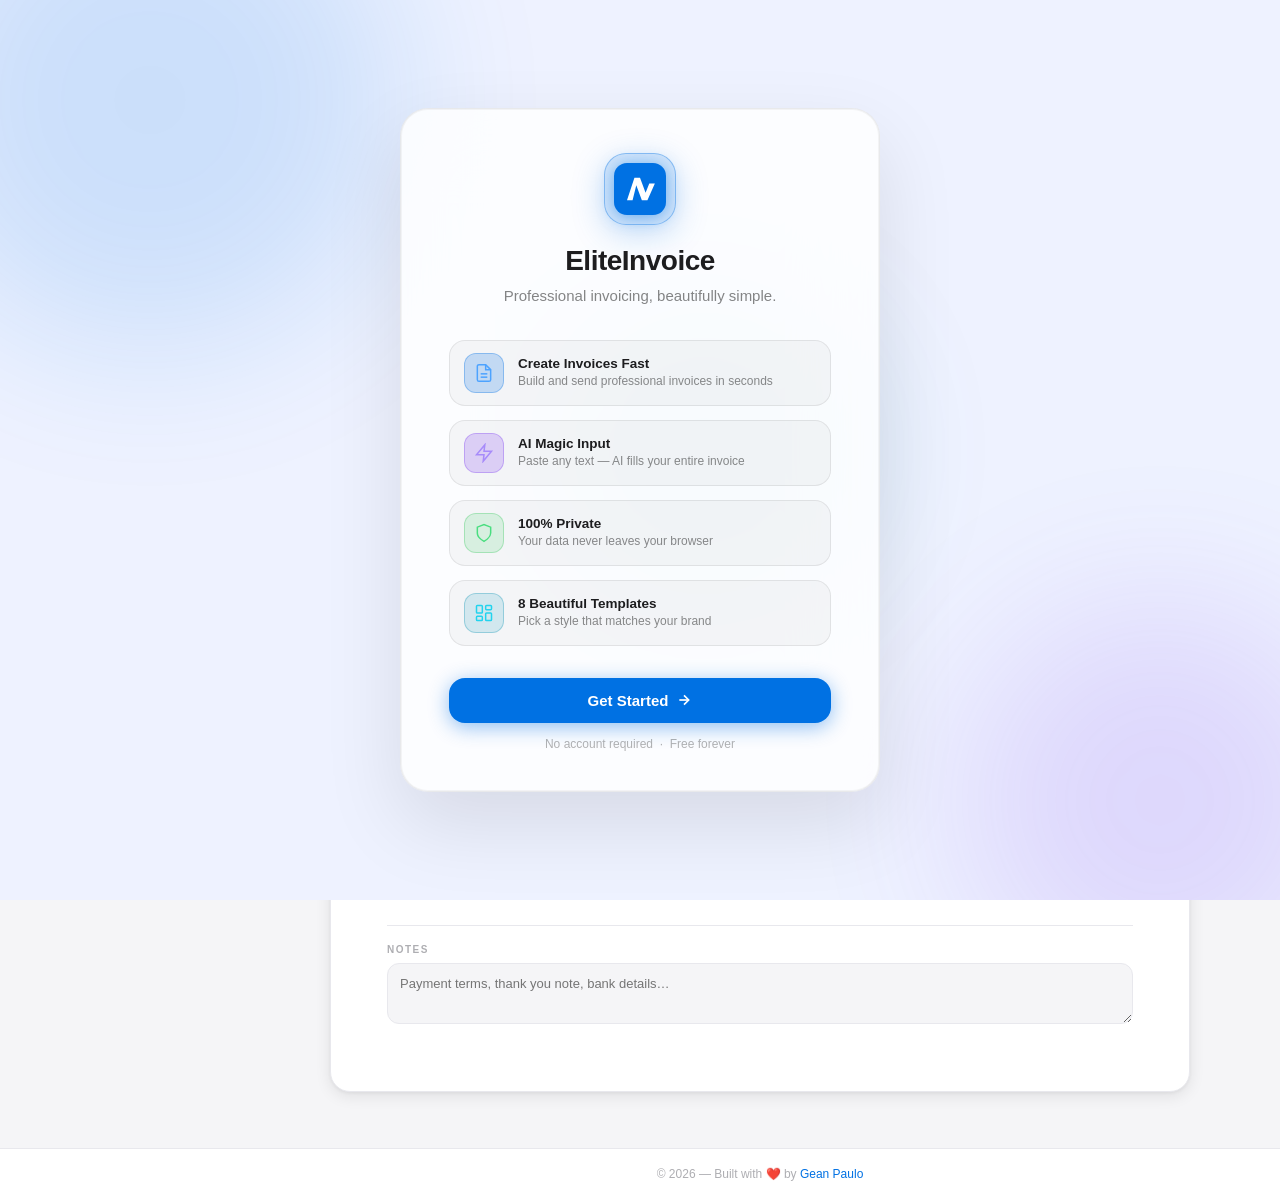
==== commit 0a5e5628: "Update index.html" ====
--- a/index.html
+++ b/index.html
@@ -423,6 +423,18 @@
                 <span>Subtotal</span>
                 <span id="subtotalVal">—</span>
               </div>
+              <div class="totals-row discount-row" id="discountRow">
+                <span class="discount-label-group">
+                  Discount
+                  <span class="discount-controls no-print">
+                    <input type="number" id="discountAmount" min="0" step="0.01"
+                      oninput="App.updateTotals()" class="discount-amount-input" placeholder="0" />
+                    <button class="discount-type-btn" id="discountTypeBtn" onclick="App.toggleDiscountType()" title="Switch between % and fixed">%</button>
+                  </span>
+                  <span class="discount-print-label" id="discountPrintLabel"></span>
+                </span>
+                <span id="discountVal">—</span>
+              </div>
               <div class="totals-row">
                 <span>Tax (<input type="number" id="taxRateInput" value="10" min="0" max="100" step="0.5"
                     oninput="App.updateTotals()" class="tax-rate-input" />%)</span>
--- a/style.css
+++ b/style.css
@@ -346,8 +346,8 @@
 /* ── CANCEL EDIT BUTTON ── */
 .btn-cancel-edit {
   background: transparent;
-  color: var(--danger);
-  border: 1px solid var(--danger);
+  color: var(--success);
+  border: 1px solid var(--success);
   padding: 7px 16px;
   border-radius: 20px;
   font-family: var(--font);
@@ -356,8 +356,13 @@
   cursor: pointer;
   transition: background 0.15s, color 0.15s;
   white-space: nowrap;
-}
-.btn-cancel-edit:hover { background: #fff0ef; }
+  display: flex;
+  align-items: center;
+  gap: 5px;
+}
+.btn-cancel-edit:hover { background: rgba(26,127,55,0.08); }
+[data-theme="dark"] .btn-cancel-edit { color: #4ade80; border-color: #4ade80; }
+[data-theme="dark"] .btn-cancel-edit:hover { background: rgba(74,222,128,0.1); }
 
 /* ══════════════════════════════════════════════════
    INVOICE EDITOR — CURRENCY SELECT
@@ -2995,3 +3000,285 @@
     transition: background-color 0.3s ease, border-color 0.3s ease;
   }
 }
+
+/* ══════════════════════════════════════════════════
+   SIDEBAR SHORTCUTS BUTTON
+══════════════════════════════════════════════════ */
+.sidebar-footer {
+  display: flex;
+  align-items: center;
+  gap: 6px;
+  flex-wrap: wrap;
+}
+.sidebar-shortcuts-btn {
+  display: flex;
+  align-items: center;
+  gap: 5px;
+  margin-left: auto;
+  background: none;
+  border: 1px solid var(--border-light);
+  border-radius: 20px;
+  padding: 3px 9px 3px 7px;
+  font-size: 11px;
+  font-weight: 500;
+  color: var(--text-tertiary);
+  cursor: pointer;
+  font-family: var(--font);
+  transition: background 0.15s, color 0.15s, border-color 0.15s;
+}
+.sidebar-shortcuts-btn:hover {
+  background: var(--border-light);
+  color: var(--text-secondary);
+  border-color: var(--border);
+}
+[data-theme="dark"] .sidebar-shortcuts-btn { border-color: #3a3a3c; }
+[data-theme="dark"] .sidebar-shortcuts-btn:hover { background: #3a3a3c; }
+
+/* ══════════════════════════════════════════════════
+   KEYBOARD SHORTCUTS DIALOG
+══════════════════════════════════════════════════ */
+.shortcuts-card {
+  background: var(--surface);
+  border-radius: var(--radius-lg);
+  box-shadow: var(--shadow-lg);
+  width: 100%;
+  max-width: 440px;
+  max-height: 85vh;
+  overflow-y: auto;
+  animation: modalIn 0.22s cubic-bezier(0.34, 1.56, 0.64, 1);
+}
+.shortcuts-header {
+  display: flex;
+  align-items: center;
+  justify-content: space-between;
+  padding: 18px 20px 14px;
+  border-bottom: 1px solid var(--border-light);
+  position: sticky;
+  top: 0;
+  background: var(--surface);
+  z-index: 1;
+}
+.shortcuts-title-group {
+  display: flex;
+  align-items: center;
+  gap: 10px;
+}
+.shortcuts-icon {
+  width: 32px; height: 32px;
+  border-radius: 8px;
+  background: var(--accent-dim);
+  color: var(--accent);
+  display: flex; align-items: center; justify-content: center;
+  flex-shrink: 0;
+}
+.shortcuts-title {
+  font-size: 14px;
+  font-weight: 700;
+  color: var(--text-primary);
+  letter-spacing: -0.2px;
+}
+.shortcuts-subtitle {
+  font-size: 11.5px;
+  color: var(--text-tertiary);
+  margin-top: 1px;
+}
+.shortcuts-close {
+  background: none; border: none;
+  font-size: 20px; line-height: 1;
+  color: var(--text-tertiary); cursor: pointer;
+  padding: 4px 6px; border-radius: 6px;
+  transition: background 0.15s, color 0.15s;
+  font-family: var(--font);
+}
+.shortcuts-close:hover { background: var(--border-light); color: var(--text-primary); }
+
+.shortcuts-body { padding: 8px 0 16px; }
+
+.shortcuts-group { padding: 10px 20px 4px; }
+.shortcuts-group + .shortcuts-group { border-top: 1px solid var(--border-light); margin-top: 6px; }
+
+.shortcuts-group-label {
+  font-size: 10px;
+  font-weight: 700;
+  text-transform: uppercase;
+  letter-spacing: 0.7px;
+  color: var(--text-tertiary);
+  margin-bottom: 8px;
+}
+.shortcut-row {
+  display: flex;
+  align-items: center;
+  justify-content: space-between;
+  padding: 5px 0;
+}
+.shortcut-desc {
+  font-size: 13px;
+  color: var(--text-secondary);
+}
+.shortcut-keys {
+  display: flex;
+  align-items: center;
+  gap: 3px;
+}
+kbd {
+  display: inline-flex;
+  align-items: center;
+  justify-content: center;
+  min-width: 22px;
+  height: 22px;
+  padding: 0 5px;
+  background: var(--bg);
+  border: 1px solid var(--border);
+  border-bottom-width: 2px;
+  border-radius: 4px;
+  font-family: var(--font);
+  font-size: 11px;
+  font-weight: 600;
+  color: var(--text-primary);
+  line-height: 1;
+  box-shadow: 0 1px 0 var(--border);
+}
+[data-theme="dark"] .shortcuts-header { border-bottom-color: #3a3a3c; }
+[data-theme="dark"] .shortcuts-group + .shortcuts-group { border-top-color: #3a3a3c; }
+[data-theme="dark"] kbd { background: #3a3a3c; border-color: #48484a; box-shadow: 0 1px 0 #48484a; }
+
+/* ══════════════════════════════════════════════════
+   HELP — KEYBOARD SHORTCUTS (mobile section)
+══════════════════════════════════════════════════ */
+.help-shortcuts-grid {
+  display: flex;
+  flex-direction: column;
+  gap: 0;
+  background: var(--surface);
+  border: 1px solid var(--border-light);
+  border-radius: var(--radius-lg);
+  overflow: hidden;
+  box-shadow: var(--shadow-sm);
+}
+.help-shortcuts-group {
+  padding: 14px 16px 10px;
+}
+.help-shortcuts-group + .help-shortcuts-group {
+  border-top: 1px solid var(--border-light);
+}
+.help-shortcuts-group-label {
+  font-size: 10px;
+  font-weight: 700;
+  text-transform: uppercase;
+  letter-spacing: 0.7px;
+  color: var(--text-tertiary);
+  margin-bottom: 8px;
+}
+.help-shortcut-row {
+  display: flex;
+  align-items: center;
+  justify-content: space-between;
+  padding: 4px 0;
+  font-size: 13px;
+  color: var(--text-secondary);
+}
+.help-shortcut-keys {
+  display: flex;
+  align-items: center;
+  gap: 3px;
+}
+[data-theme="dark"] .help-shortcuts-grid { border-color: #3a3a3c; }
+[data-theme="dark"] .help-shortcuts-group + .help-shortcuts-group { border-top-color: #3a3a3c; }
+
+/* ══════════════════════════════════════════════════
+   DISCOUNT ROW
+══════════════════════════════════════════════════ */
+.discount-row {
+  /* hidden by default until a value is entered — the row still takes space
+     so the layout doesn't jump; opacity fade looks intentional */
+  opacity: 0.4;
+  transition: opacity 0.2s;
+}
+.discount-row--active {
+  opacity: 1;
+}
+.discount-label-group {
+  display: flex;
+  align-items: center;
+  gap: 7px;
+  flex-wrap: wrap;
+}
+.discount-controls {
+  display: flex;
+  align-items: center;
+  gap: 3px;
+}
+.discount-amount-input {
+  width: 64px;
+  padding: 2px 6px;
+  border: 1px solid var(--border);
+  border-radius: 6px;
+  background: var(--bg);
+  color: var(--text-primary);
+  font-family: var(--font);
+  font-size: 12px;
+  text-align: right;
+  -moz-appearance: textfield;
+}
+.discount-amount-input::-webkit-outer-spin-button,
+.discount-amount-input::-webkit-inner-spin-button { -webkit-appearance: none; margin: 0; }
+.discount-amount-input:focus {
+  outline: none;
+  border-color: var(--accent);
+  box-shadow: 0 0 0 2px var(--accent-dim);
+}
+.discount-type-btn {
+  min-width: 28px;
+  height: 22px;
+  padding: 0 5px;
+  border: 1px solid var(--border);
+  border-radius: 6px;
+  background: var(--bg);
+  color: var(--text-secondary);
+  font-family: var(--font);
+  font-size: 11px;
+  font-weight: 600;
+  cursor: pointer;
+  transition: background 0.15s, border-color 0.15s, color 0.15s;
+  white-space: nowrap;
+}
+.discount-type-btn:hover {
+  background: var(--accent-dim);
+  border-color: var(--accent);
+  color: var(--accent);
+}
+/* The print label sits next to "Discount" text on print, hidden on screen */
+.discount-print-label {
+  display: none;
+  font-size: inherit;
+  color: inherit;
+}
+
+/* ── Print overrides ── */
+@media print {
+  /* Hide the interactive controls, show the static label */
+  .discount-controls { display: none !important; }
+  .discount-print-label { display: inline !important; }
+
+  /* Always show the row on print (active state irrelevant) */
+  .discount-row { opacity: 1 !important; }
+
+  /* Hide the row entirely if there's no discount */
+  .discount-row:not(.discount-row--active) { display: none !important; }
+}
+
+[data-theme="dark"] .discount-amount-input {
+  background: #1c1c1e;
+  border-color: #3a3a3c;
+  color: var(--text-primary);
+}
+[data-theme="dark"] .discount-type-btn {
+  background: #1c1c1e;
+  border-color: #3a3a3c;
+  color: var(--text-secondary);
+}
+[data-theme="dark"] .discount-type-btn:hover {
+  background: var(--accent-dim);
+  border-color: var(--accent);
+  color: var(--accent);
+}
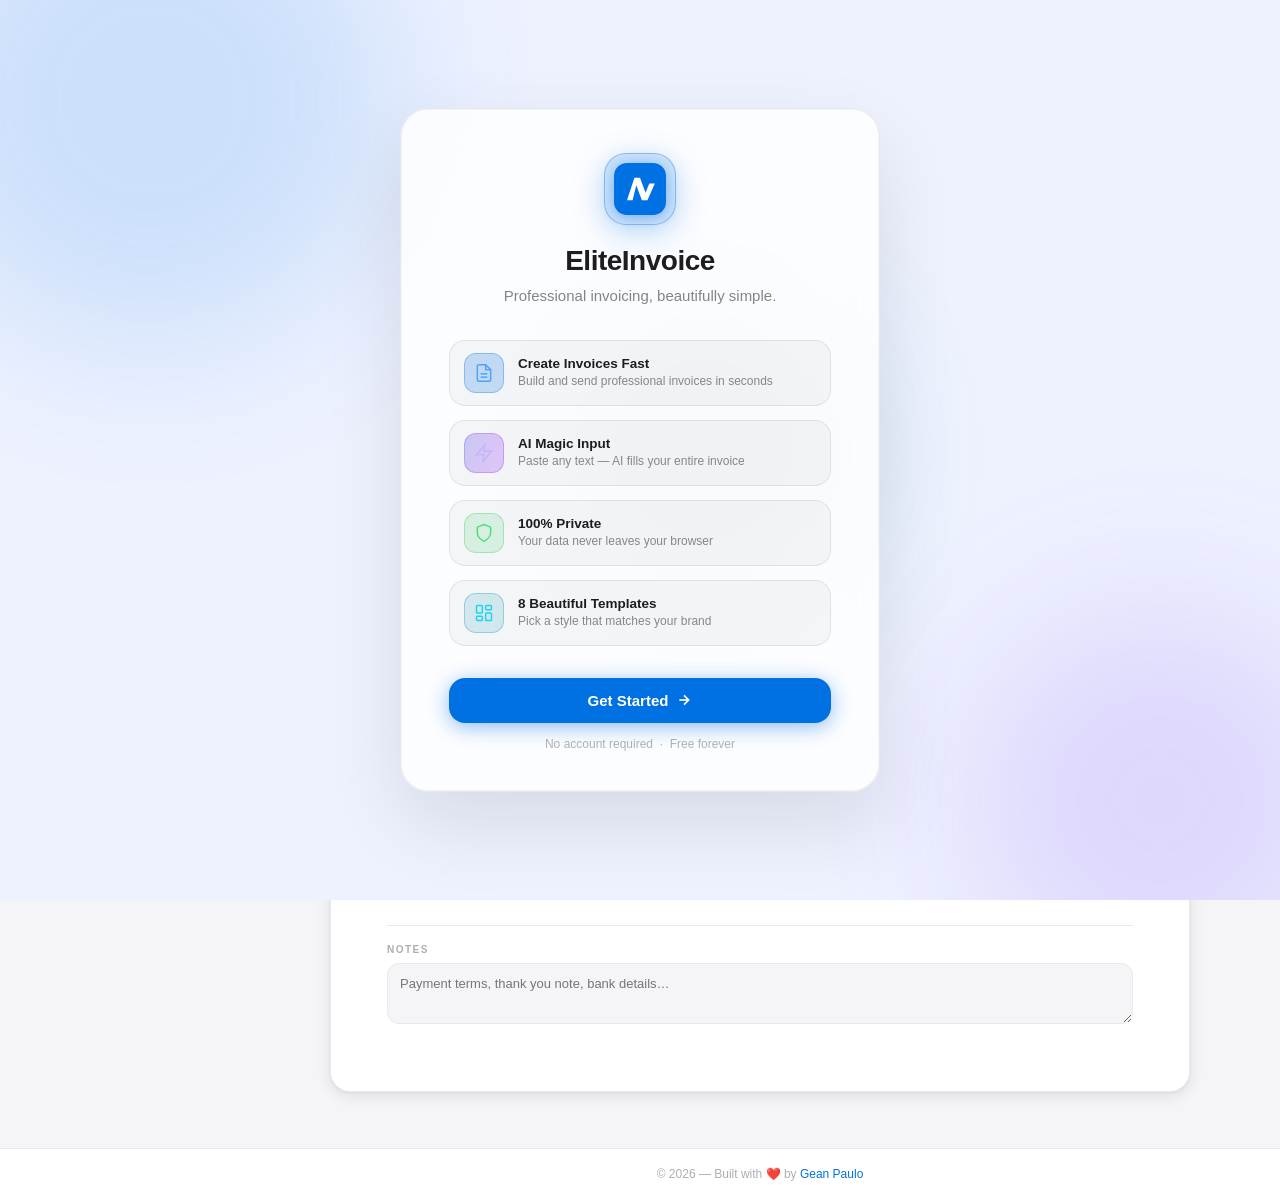
==== commit 5ddac0f1: "Update index.html" ====
--- a/index.html
+++ b/index.html
@@ -31,6 +31,15 @@
   <link rel="icon" type="image/svg+xml" href="[data-uri]" />
   <link rel="shortcut icon" href="[data-uri]" />
   <meta name="theme-color" content="#0071e3" />
+
+  <!-- PWA -->
+  <link rel="manifest" href="/manifest.json" />
+  <meta name="mobile-web-app-capable" content="yes" />
+  <meta name="apple-mobile-web-app-capable" content="yes" />
+  <meta name="apple-mobile-web-app-status-bar-style" content="default" />
+  <meta name="apple-mobile-web-app-title" content="EliteInvoice" />
+  <!-- Apple touch icon (SVG inline as data URI) -->
+  <link rel="apple-touch-icon" href="/icon-192.png" />
 
   <link rel="stylesheet" href="style.css" />
   <!-- No third-party AI SDK required — calls go via your Cloudflare Worker -->
@@ -1114,7 +1123,7 @@
             <div class="help-about-tags">
               <span class="help-about-tag">🔒 100% Private</span>
               <span class="help-about-tag">⚡ Works Offline</span>
-              <span class="help-about-tag">✦ AI-Powered</span>
+              <span class="help-about-tag ai-tag">✦ AI-Powered</span>
               <span class="help-about-tag">🆓 Free Forever</span>
             </div>
           </div>
@@ -1717,5 +1726,33 @@
   </nav>
 
   <script src="app.js"></script>
+
+  <!-- ── Service Worker registration ── -->
+  <script>
+    if ('serviceWorker' in navigator) {
+      window.addEventListener('load', () => {
+        navigator.serviceWorker.register('/sw.js')
+          .then(reg => {
+            console.log('[PWA] Service worker registered:', reg.scope);
+
+            // Notify user when a new version is available
+            reg.addEventListener('updatefound', () => {
+              const newWorker = reg.installing;
+              newWorker.addEventListener('statechange', () => {
+                if (newWorker.state === 'installed' && navigator.serviceWorker.controller) {
+                  // New version cached — show update toast after a short delay
+                  setTimeout(() => {
+                    if (typeof App !== 'undefined' && App.showToast) {
+                      App.showToast('✦ Update available — refresh to get the latest version.');
+                    }
+                  }, 1500);
+                }
+              });
+            });
+          })
+          .catch(err => console.warn('[PWA] Service worker registration failed:', err));
+      });
+    }
+  </script>
 </body>
 </html>
--- a/style.css
+++ b/style.css
@@ -60,8 +60,12 @@
 [data-theme="dark"] .btn-secondary:hover{background:#3a3a3c;color:#f5f5f7}
 [data-theme="dark"] .btn-ghost{color:#a1a1a6;border-color:#3a3a3c}
 [data-theme="dark"] .btn-ghost:hover{background:#2c2c2e;color:#f5f5f7}
-[data-theme="dark"] .magic-badge,[data-theme="dark"] .modal-ai-badge{background:linear-gradient(135deg,#0d2a4a 0%,#1a1040 100%);color:#4da3ff}
-[data-theme="dark"] .hc-overdue-badge.upcoming{background:#0d2e18;color:#4ade80}
+[data-theme="dark"] .magic-badge,[data-theme="dark"] .modal-ai-badge{
+  background: linear-gradient(110deg, #0d2a4a, #1a1040, #2d1050, #0d2a4a);
+  background-size: 250% 250%;
+  animation: aiGradientShift 4s ease infinite 0.5s;
+  color: #a78bfa;
+}[data-theme="dark"] .hc-overdue-badge.upcoming{background:#0d2e18;color:#4ade80}
 [data-theme="dark"] .hc-overdue-badge.gentle{background:#2e1f00;color:#fbbf24}
 [data-theme="dark"] .hc-overdue-badge.friendly{background:#2e1500;color:#fb923c}
 [data-theme="dark"] .hc-overdue-badge.firm{background:#2e0a0a;color:#f87171}
@@ -71,7 +75,7 @@
 [data-theme="dark"] .modal-tone-badge.firm{background:#2e0a0a;color:#f87171}
 [data-theme="dark"] .btn-del-invoice{background:#2e0a0a;color:#f87171;border-color:#3a1010}
 [data-theme="dark"] .btn-del-invoice:hover{background:#3d0f0f}
-[data-theme="dark"] .btn-draft-email{background:rgba(0,113,227,0.15);color:#4da3ff;border-color:rgba(0,113,227,0.3)}
+[data-theme="dark"] .btn-draft-email { box-shadow: 0 2px 10px rgba(94,92,230,0.2); }
 [data-theme="dark"] .btn-load{background:#1c2e1c;color:#4ade80;border-color:#1a3a1a}
 [data-theme="dark"] .btn-load:hover{background:#243824}
 [data-theme="dark"] .confirm-box{background:#2c2c2e}
@@ -291,7 +295,9 @@
 .btn-ghost:hover { background: var(--bg); color: var(--text-primary); }
 
 .btn-ai {
-  background: linear-gradient(135deg, #0071e3 0%, #5e5ce6 100%);
+  background: linear-gradient(110deg, #0071e3, #5e5ce6, #a855f7, #0071e3);
+  background-size: 250% 250%;
+  animation: aiGradientShift 4s ease infinite;
   color: #fff;
   border: none;
   padding: 8px 18px;
@@ -301,13 +307,14 @@
   font-weight: 600;
   cursor: pointer;
   display: flex; align-items: center; gap: 6px;
-  transition: opacity 0.15s, transform 0.1s;
+  transition: opacity 0.15s, transform 0.1s, box-shadow 0.2s;
   flex-shrink: 0;
   white-space: nowrap;
-}
-.btn-ai:hover    { opacity: 0.88; }
+  box-shadow: 0 2px 12px rgba(94,92,230,0.35);
+}
+.btn-ai:hover    { opacity: 0.92; box-shadow: 0 4px 20px rgba(94,92,230,0.5); }
 .btn-ai:active   { transform: scale(0.97); }
-.btn-ai:disabled { opacity: 0.5; cursor: not-allowed; }
+.btn-ai:disabled { opacity: 0.5; cursor: not-allowed; animation: none; }
 
 .btn-add-row {
   background: transparent;
@@ -388,21 +395,48 @@
 ══════════════════════════════════════════════════ */
 .magic-card {
   background: var(--surface);
-  border: 1px solid var(--border-light);
   border-radius: var(--radius-lg);
   padding: 20px 22px;
   margin-bottom: 20px;
   box-shadow: var(--shadow-sm);
   width: 100%; max-width: 100%;
-}
+  position: relative;
+  /* Animated gradient border via outline trick */
+  border: 1.5px solid transparent;
+  background-clip: padding-box;
+  outline: 1.5px solid transparent;
+}
+/* Animated gradient border using ::before pseudo overlay */
+.magic-card::before {
+  content: '';
+  position: absolute;
+  inset: -1.5px;
+  border-radius: calc(var(--radius-lg) + 1px);
+  background: linear-gradient(110deg, #0071e3, #5e5ce6, #a855f7, #06b6d4, #0071e3);
+  background-size: 300% 300%;
+  animation: aiGradientShift 5s ease infinite;
+  z-index: 0;
+  opacity: 0.55;
+  -webkit-mask:
+    linear-gradient(#fff 0 0) content-box,
+    linear-gradient(#fff 0 0);
+  -webkit-mask-composite: xor;
+  mask-composite: exclude;
+  padding: 1.5px;
+}
+.magic-card > * { position: relative; z-index: 1; }
+
 .magic-header {
   display: flex; align-items: center; justify-content: space-between;
   margin-bottom: 12px; flex-wrap: wrap; gap: 8px;
 }
 .magic-badge {
   display: flex; align-items: center; gap: 5px;
-  background: linear-gradient(135deg, #e8f1fc 0%, #ede8fc 100%);
-  color: var(--accent); font-size: 11.5px; font-weight: 700;
+  background: linear-gradient(110deg, #dbeafe, #ede9fe, #fce7f3, #dbeafe);
+  background-size: 250% 250%;
+  animation: aiGradientShift 4s ease infinite 0.5s;
+  color: #4f46e5;
+  font-size: 11.5px; font-weight: 700;
   letter-spacing: 0.3px; padding: 4px 10px; border-radius: 20px;
   text-transform: uppercase;
 }
@@ -754,13 +788,16 @@
 .btn-load:hover { background: #d0e5fc; }
 
 .btn-draft-email {
-  background: linear-gradient(135deg, #0071e3 0%, #5e5ce6 100%);
+  background: linear-gradient(110deg, #0071e3, #5e5ce6, #a855f7, #0071e3);
+  background-size: 250% 250%;
+  animation: aiGradientShift 4s ease infinite 0.3s;
   color: #fff; border: none; padding: 6px 13px; border-radius: 20px;
   font-size: 12.5px; font-weight: 600; cursor: pointer; font-family: var(--font);
   display: flex; align-items: center; gap: 5px;
-  transition: opacity 0.15s, transform 0.1s; white-space: nowrap;
-}
-.btn-draft-email:hover  { opacity: 0.88; }
+  transition: opacity 0.15s, transform 0.1s, box-shadow 0.2s; white-space: nowrap;
+  box-shadow: 0 2px 10px rgba(94,92,230,0.3);
+}
+.btn-draft-email:hover  { opacity: 0.92; box-shadow: 0 3px 16px rgba(94,92,230,0.45); }
 .btn-draft-email:active { transform: scale(0.97); }
 
 .btn-del-invoice {
@@ -911,8 +948,10 @@
 .modal-title-group { display: flex; align-items: center; gap: 10px; flex-wrap: wrap; }
 .modal-ai-badge {
   display: flex; align-items: center; gap: 5px;
-  background: linear-gradient(135deg, #e8f1fc 0%, #ede8fc 100%);
-  color: var(--accent); font-size: 11.5px; font-weight: 700;
+  background: linear-gradient(110deg, #dbeafe, #ede9fe, #fce7f3, #dbeafe);
+  background-size: 250% 250%;
+  animation: aiGradientShift 4s ease infinite 1s;
+  color: #4f46e5; font-size: 11.5px; font-weight: 700;
   letter-spacing: 0.3px; padding: 4px 10px; border-radius: 20px; text-transform: uppercase;
 }
 .modal-invoice-ref { font-size: 12.5px; font-weight: 600; color: var(--text-secondary); }
@@ -2750,11 +2789,17 @@
 }
 
 /* ── Button ripple-press ── */
-.btn-primary, .btn-secondary, .btn-ghost, .btn-ai,
-.btn-update, .btn-load, .btn-draft-email, .btn-danger {
+.btn-primary, .btn-secondary, .btn-ghost,
+.btn-update, .btn-load, .btn-danger {
   transition: background 0.15s, opacity 0.15s,
               transform 0.12s cubic-bezier(0.34, 1.56, 0.64, 1),
               box-shadow 0.15s;
+}
+/* AI buttons: don't transition background — it's handled by the keyframe animation */
+.btn-ai, .btn-draft-email {
+  transition: opacity 0.15s,
+              transform 0.12s cubic-bezier(0.34, 1.56, 0.64, 1),
+              box-shadow 0.2s;
 }
 .btn-primary:active, .btn-secondary:active, .btn-ghost:active,
 .btn-ai:active, .btn-update:active, .btn-load:active,
@@ -3282,3 +3327,62 @@
   border-color: var(--accent);
   color: var(--accent);
 }
+
+/* ══════════════════════════════════════════════════
+   AI GRADIENT SYSTEM — shared keyframe + all AI elements
+══════════════════════════════════════════════════ */
+@keyframes aiGradientShift {
+  0%   { background-position: 0%   50%; }
+  50%  { background-position: 100% 50%; }
+  100% { background-position: 0%   50%; }
+}
+
+/* Splash screen AI feature icon */
+.splash-feature-icon.ai {
+  background: linear-gradient(110deg,
+    rgba(94,92,230,0.3),
+    rgba(168,85,247,0.3),
+    rgba(6,182,212,0.25),
+    rgba(94,92,230,0.3));
+  background-size: 250% 250%;
+  animation: aiGradientShift 5s ease infinite 0.8s;
+  border-color: rgba(168,85,247,0.4);
+  color: #c4b5fd;
+}
+
+/* Help "✦ AI-Powered" tag */
+.help-about-tag.ai-tag {
+  background: linear-gradient(110deg, #dbeafe, #ede9fe, #fce7f3, #dbeafe) !important;
+  background-size: 250% 250% !important;
+  animation: aiGradientShift 4s ease infinite 1.2s;
+  border-color: transparent !important;
+  color: #4f46e5 !important;
+  font-weight: 600;
+}
+[data-theme="dark"] .help-about-tag.ai-tag {
+  background: linear-gradient(110deg, #0d2a4a, #1a1040, #2d1050, #0d2a4a) !important;
+  background-size: 250% 250% !important;
+  color: #a78bfa !important;
+  border-color: transparent !important;
+}
+
+
+
+/* Magic card dark mode ::before border */
+[data-theme="dark"] .magic-card::before {
+  opacity: 0.75;
+}
+
+/* Reduce motion — honour prefers-reduced-motion */
+@media (prefers-reduced-motion: reduce) {
+  .btn-ai,
+  .btn-draft-email,
+  .magic-badge,
+  .magic-card::before,
+  .modal-ai-badge,
+  .splash-feature-icon.ai,
+  .help-about-tag.ai-tag {
+    animation: none;
+    background-size: 100% 100%;
+  }
+}
